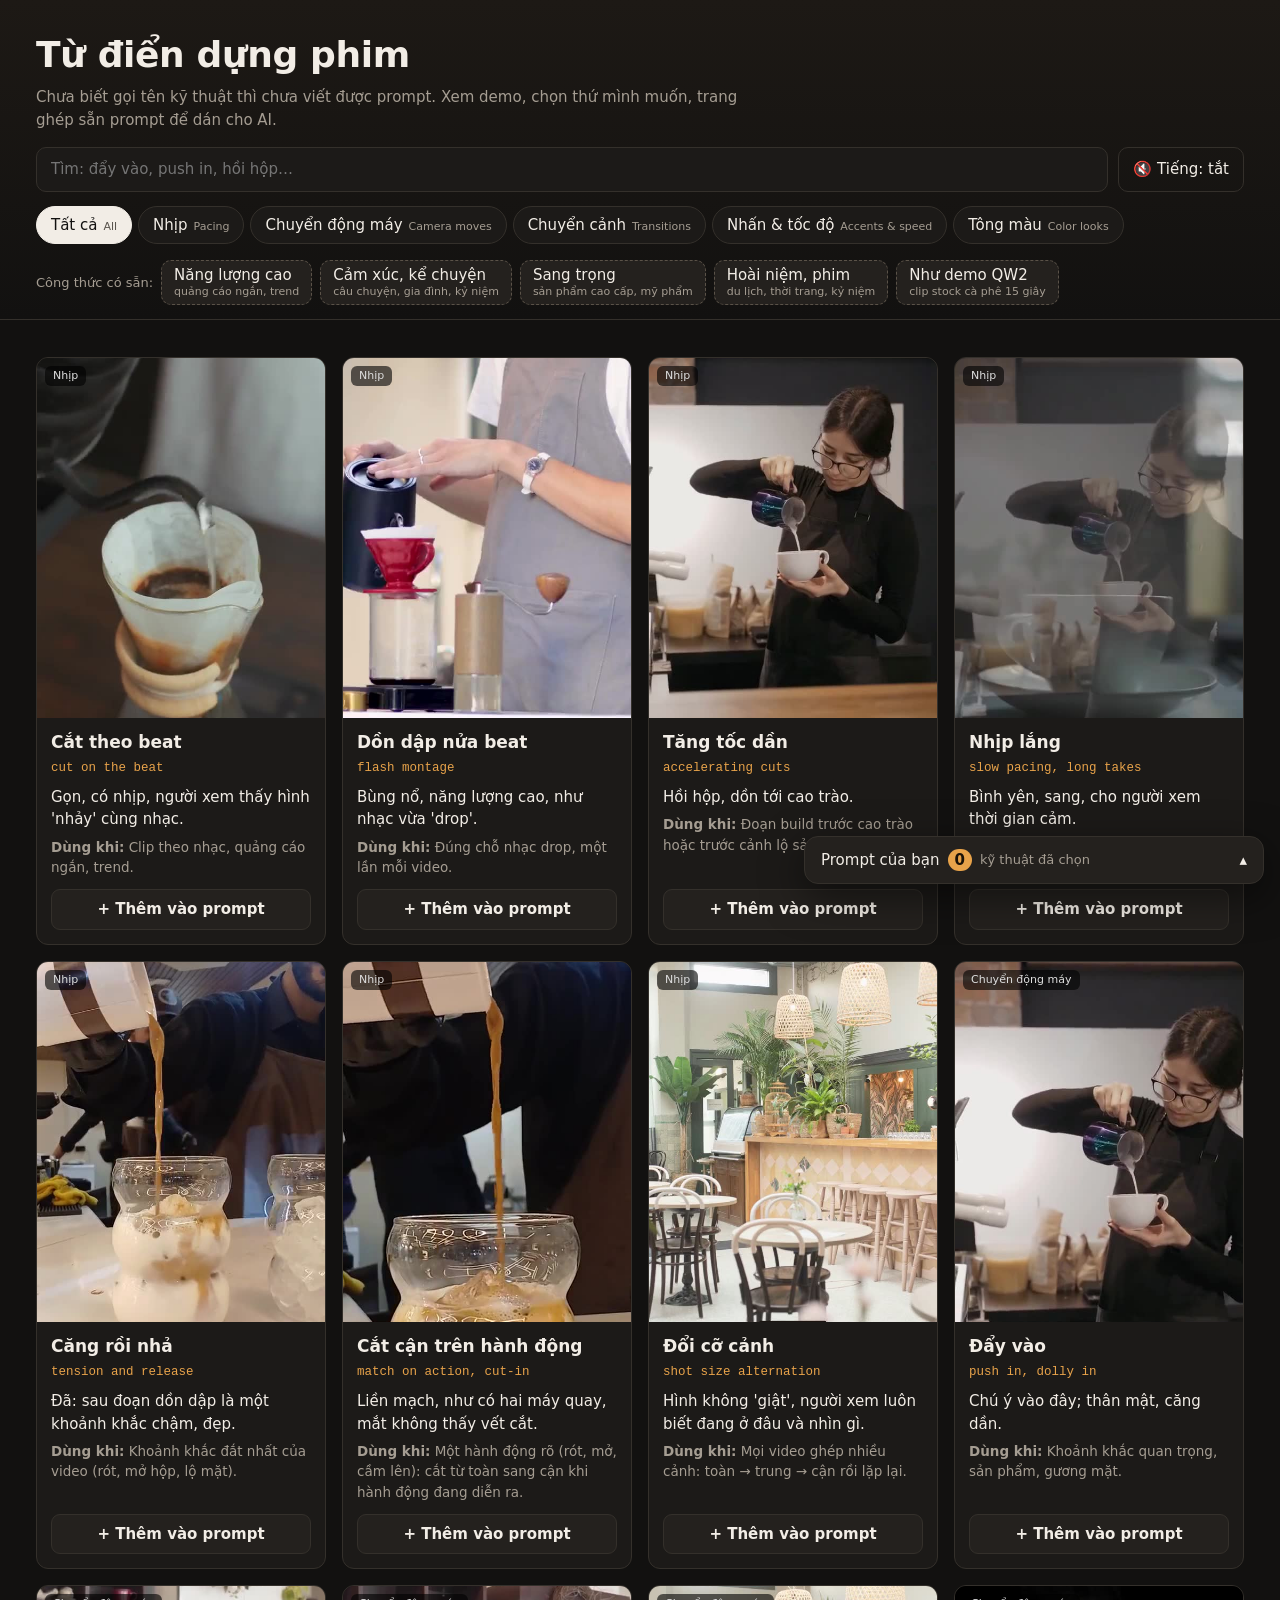
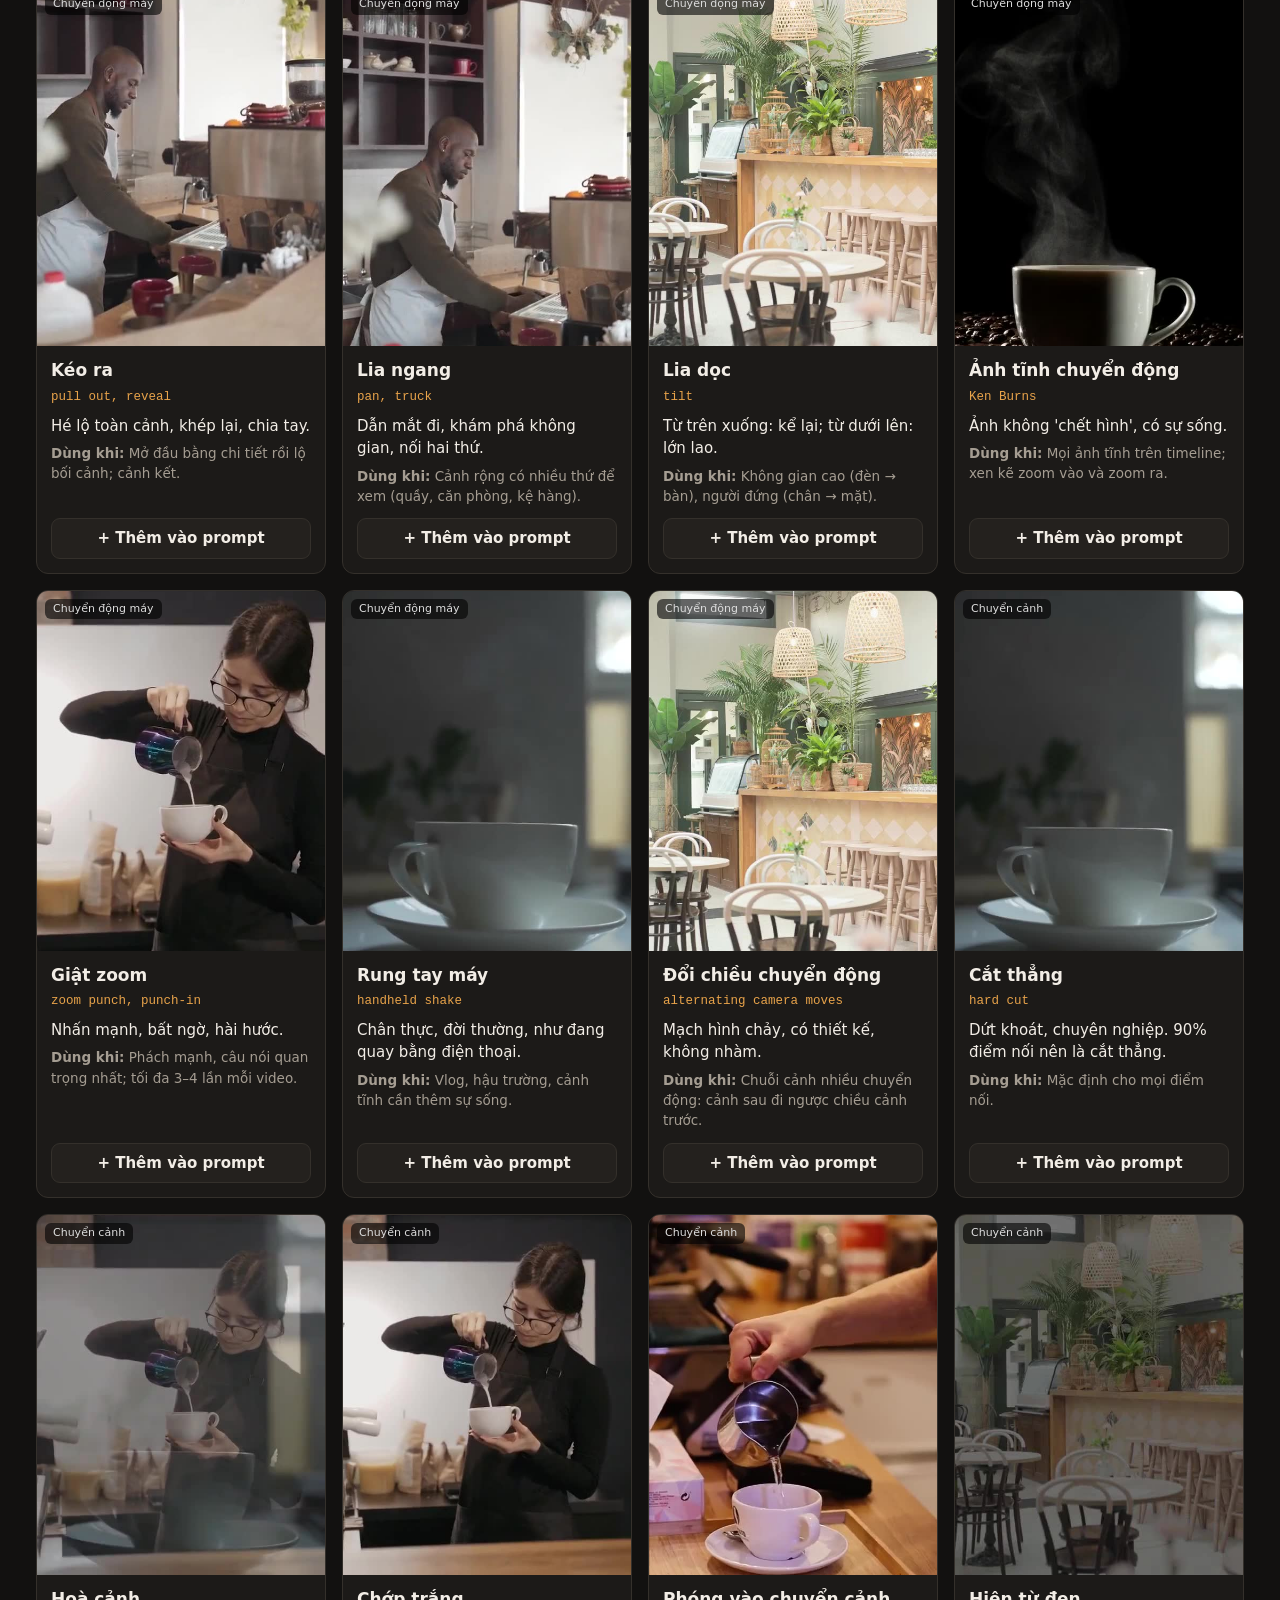
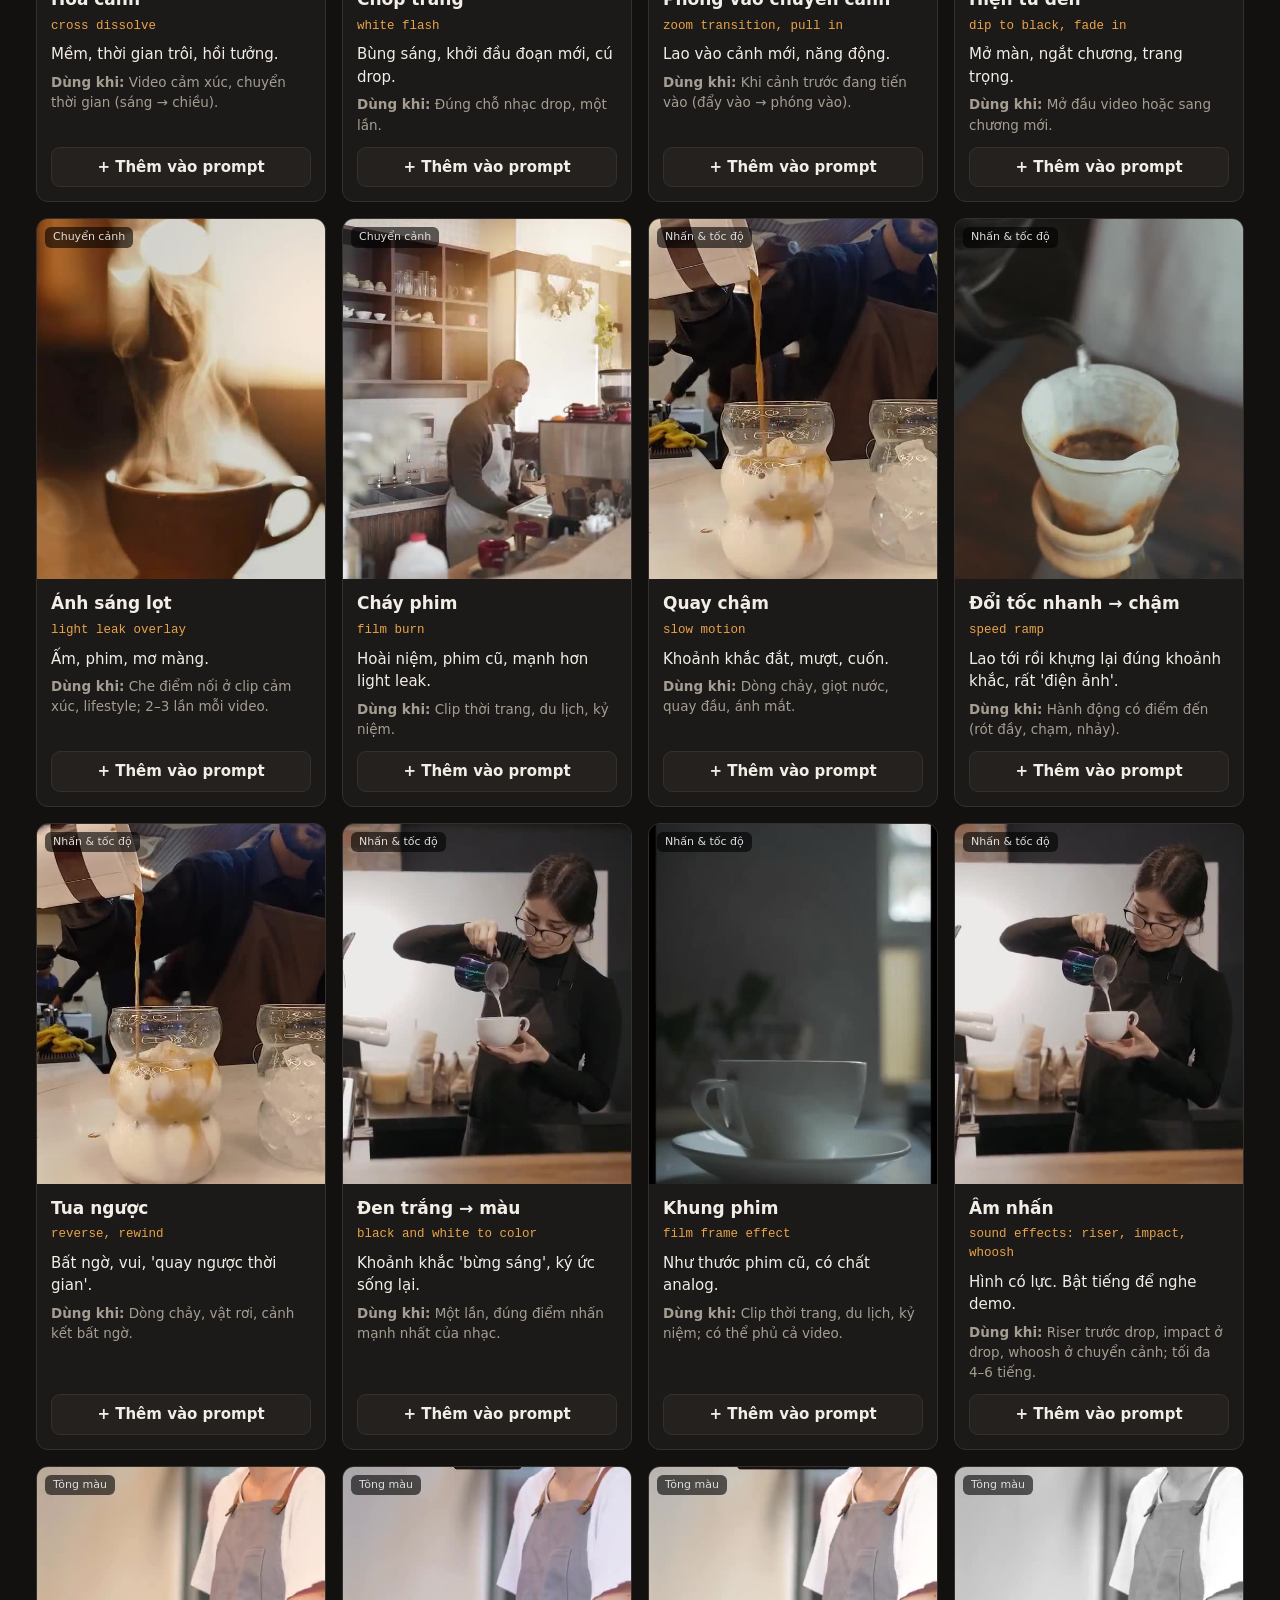
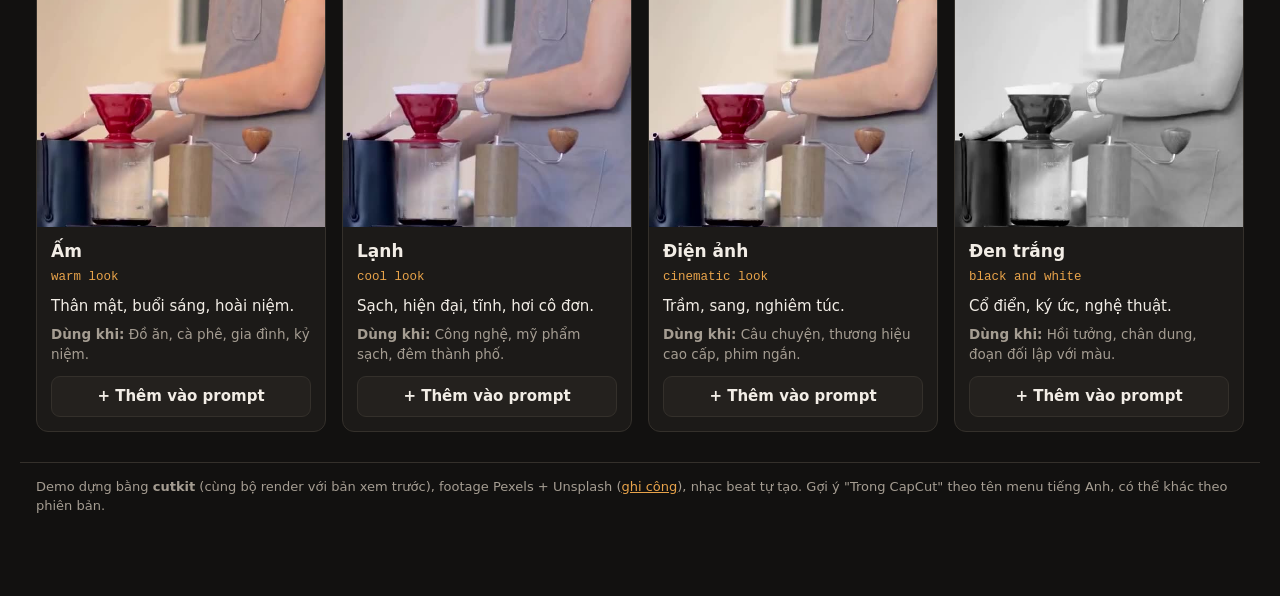
==== edit-gallery/index.html @ 119aa875 "Từ điển dựng phim: 32 kỹ thuật nhịp, chuyển động máy, chuyển cảnh, nhấn, tông màu, mỗi cái một demo " ====
<!doctype html>
<html lang="vi">
<head>
<meta charset="utf-8">
<meta name="viewport" content="width=device-width, initial-scale=1">
<title>Từ điển dựng phim</title>
<meta name="description" content="Các kiểu nhịp, chuyển động máy, chuyển cảnh, nhấn và tông màu, mỗi kiểu một demo và một dòng prompt để chọn.">
<link rel="stylesheet" href="style.css">
</head>
<body>
<header class="top">
  <div class="wrap">
    <h1 id="title">Từ điển dựng phim</h1>
    <p id="intro" class="intro"></p>
    <div class="bar">
      <input id="q" type="search" placeholder="Tìm: đẩy vào, push in, hồi hộp…" aria-label="Tìm kỹ thuật">
      <button id="sound" class="ghost" aria-pressed="false" title="Bật/tắt tiếng demo">🔇 Tiếng: tắt</button>
    </div>
    <nav id="groups" class="tabs" aria-label="Nhóm kỹ thuật"></nav>
    <div class="presets"><span class="lbl">Công thức có sẵn:</span><span id="presets"></span></div>
  </div>
</header>

<main class="wrap">
  <p id="lead" class="lead"></p>
  <section id="grid" class="grid" aria-live="polite"></section>
  <p id="empty" class="empty" hidden>Không có kỹ thuật nào khớp. Thử từ khác, tiếng Việt hoặc tiếng Anh.</p>
</main>

<aside id="tray" class="tray" aria-label="Prompt đã ghép">
  <button id="tray-toggle" class="tray-head" aria-expanded="false">
    <span>Prompt của bạn</span><b id="count">0</b><span class="hint">kỹ thuật đã chọn</span><span class="chev">▴</span>
  </button>
  <div class="tray-body">
    <label class="proj">Tên project <input id="proj" type="text" placeholder="qw2-stock"></label>
    <div id="chips" class="chips"></div>
    <textarea id="out" rows="10" spellcheck="false" aria-label="Prompt ghép sẵn"></textarea>
    <div class="row">
      <button id="copy" class="primary">Chép prompt</button>
      <button id="clear" class="ghost">Bỏ chọn hết</button>
      <span id="copied" class="ok" hidden>Đã chép ✓</span>
    </div>
    <p class="note">Dán vào Claude Code trong thư mục studio. Sửa tự do: thêm "ở giây nào", "cảnh nào" cho từng kỹ thuật.</p>
  </div>
</aside>

<footer class="wrap foot">
  Demo dựng bằng <b>cutkit</b> (cùng bộ render với bản xem trước), footage Pexels + Unsplash (<a href="CREDITS.md">ghi công</a>), nhạc beat tự tạo.
  Gợi ý "Trong CapCut" theo tên menu tiếng Anh, có thể khác theo phiên bản.
</footer>

<dialog id="dlg" aria-labelledby="d-name">
  <div class="d-media"><video id="d-video" playsinline controls loop preload="none"></video></div>
  <div class="d-body">
    <p class="kicker" id="d-group"></p>
    <h2 id="d-name"></h2>
    <p class="en" id="d-en"></p>
    <dl>
      <dt>Cảm giác</dt><dd id="d-feel"></dd>
      <dt>Dùng khi</dt><dd id="d-use"></dd>
      <dt>Tránh</dt><dd id="d-avoid"></dd>
      <dt>Trong CapCut</dt><dd id="d-capcut"></dd>
    </dl>
    <p class="plabel">Dòng prompt</p>
    <pre id="d-prompt"></pre>
    <div class="row">
      <button id="d-pick" class="primary"></button>
      <button id="d-copy" class="ghost">Chép dòng này</button>
      <button id="d-close" class="ghost">Đóng</button>
    </div>
  </div>
</dialog>

<script src="cards.js"></script>
<script src="app.js"></script>
</body>
</html>
---- edit-gallery/style.css ----
:root {
  --bg: #121110; --panel: #1c1a18; --panel2: #24211e; --line: #34302b; --text: #f2ede6; --mute: #a59d92;
  --accent: #e8a34a; --accent-ink: #1a1208; --ok: #7fd19b; --radius: 12px;
  color-scheme: dark;
}
* { box-sizing: border-box; }
[hidden] { display: none !important; }
body { margin: 0; background: var(--bg); color: var(--text); font: 15px/1.5 "Segoe UI", system-ui, -apple-system, Roboto, sans-serif; padding-bottom: 80px; }
a { color: var(--accent); }
button { font: inherit; color: inherit; cursor: pointer; }
.wrap { max-width: 1240px; margin: 0 auto; padding: 0 16px; }

.top { background: linear-gradient(180deg, #1d1915, var(--bg)); border-bottom: 1px solid var(--line); padding: 28px 0 14px; }
h1 { margin: 0 0 4px; font-size: clamp(26px, 4vw, 36px); letter-spacing: -0.01em; }
.intro { margin: 0 0 16px; color: var(--mute); max-width: 720px; }
.bar { display: flex; gap: 10px; flex-wrap: wrap; margin-bottom: 14px; }
#q { flex: 1 1 260px; min-width: 0; background: var(--panel); border: 1px solid var(--line); color: var(--text); border-radius: 10px; padding: 10px 14px; font: inherit; }
#q:focus { outline: 2px solid var(--accent); outline-offset: 1px; }
.ghost { background: transparent; border: 1px solid var(--line); border-radius: 10px; padding: 8px 14px; }
.ghost:hover { border-color: var(--mute); }
.primary { background: var(--accent); color: var(--accent-ink); border: 0; border-radius: 10px; padding: 9px 16px; font-weight: 700; }
.primary:hover { filter: brightness(1.08); }

.tabs { display: flex; gap: 6px; overflow-x: auto; padding-bottom: 6px; scrollbar-width: thin; }
.tabs button { flex: none; background: var(--panel); border: 1px solid var(--line); border-radius: 999px; padding: 7px 14px; display: flex; gap: 6px; align-items: baseline; }
.tabs button small { color: var(--mute); font-size: 11px; }
.tabs button[aria-current="true"] { background: var(--text); color: var(--bg); border-color: var(--text); }
.tabs button[aria-current="true"] small { color: #57524b; }
.presets { display: flex; gap: 8px; align-items: center; flex-wrap: wrap; margin-top: 10px; }
.presets .lbl { color: var(--mute); font-size: 13px; }
#presets { display: contents; }
.preset { background: var(--panel2); border: 1px dashed #5a5248; border-radius: 10px; padding: 5px 12px; display: flex; flex-direction: column; text-align: left; line-height: 1.25; }
.preset small { color: var(--mute); font-size: 11px; }
.preset:hover { border-color: var(--accent); }

.lead { color: var(--mute); margin: 18px 0 0; min-height: 1px; }
.grid { display: grid; grid-template-columns: repeat(auto-fill, minmax(230px, 1fr)); gap: 16px; margin: 18px 0 30px; }
.card { background: var(--panel); border: 1px solid var(--line); border-radius: var(--radius); overflow: hidden; display: flex; flex-direction: column; transition: border-color .15s, transform .15s; }
.card:hover { border-color: #5a5248; }
.card.on { border-color: var(--accent); box-shadow: 0 0 0 1px var(--accent) inset; }
.media { position: relative; display: block; width: 100%; padding: 0; border: 0; background: #000; aspect-ratio: 9 / 16; max-height: 360px; }
.media video { width: 100%; height: 100%; object-fit: cover; display: block; }
.media .tag { position: absolute; left: 8px; top: 8px; background: rgba(0,0,0,.6); border-radius: 6px; padding: 2px 8px; font-size: 11px; color: #ddd; }
.body { padding: 12px 14px 14px; display: flex; flex-direction: column; gap: 4px; flex: 1; }
.body h3 { margin: 0; font-size: 17px; }
.en { margin: 0; color: var(--accent); font-size: 12.5px; font-family: ui-monospace, Consolas, monospace; }
.feel { margin: 4px 0 0; }
.use { margin: 2px 0 8px; color: var(--mute); font-size: 13.5px; }
.pick { margin-top: auto; background: var(--panel2); border: 1px solid var(--line); border-radius: 9px; padding: 8px; font-weight: 600; }
.pick:hover { border-color: var(--accent); }
.card.on .pick { background: var(--accent); color: var(--accent-ink); border-color: var(--accent); }
.empty { color: var(--mute); text-align: center; padding: 40px 0; }

.tray { position: fixed; right: 16px; bottom: 16px; width: min(460px, calc(100vw - 32px)); background: var(--panel2); border: 1px solid var(--line); border-radius: 14px; box-shadow: 0 12px 40px rgba(0,0,0,.5); z-index: 5; }
.tray.has { border-color: var(--accent); }
.tray-head { width: 100%; display: flex; gap: 8px; align-items: center; background: none; border: 0; padding: 12px 16px; text-align: left; }
.tray-head b { background: var(--accent); color: var(--accent-ink); border-radius: 999px; min-width: 24px; text-align: center; padding: 0 7px; }
.tray-head .hint { color: var(--mute); font-size: 13px; flex: 1; }
.tray-head .chev { transition: transform .2s; }
.tray.open .chev { transform: rotate(180deg); }
.tray-body { display: none; padding: 0 16px 14px; }
.tray.open .tray-body { display: block; }
.proj { display: flex; gap: 8px; align-items: center; color: var(--mute); font-size: 13px; margin-bottom: 8px; }
.proj input { flex: 1; min-width: 0; background: var(--panel); border: 1px solid var(--line); color: var(--text); border-radius: 8px; padding: 6px 10px; font: inherit; }
.chips { display: flex; flex-wrap: wrap; gap: 6px; margin-bottom: 8px; }
.chip { background: var(--panel); border: 1px solid var(--line); border-radius: 999px; padding: 2px 10px; font-size: 12.5px; }
.chip:hover { border-color: #c96; }
#out { width: 100%; background: #0f0e0d; color: var(--text); border: 1px solid var(--line); border-radius: 10px; padding: 10px; font: 12.5px/1.5 ui-monospace, Consolas, monospace; resize: vertical; max-height: 45vh; }
.row { display: flex; gap: 8px; align-items: center; margin-top: 10px; flex-wrap: wrap; }
.ok { color: var(--ok); font-size: 13px; }
.note { color: var(--mute); font-size: 12.5px; margin: 8px 0 0; }

.foot { color: var(--mute); font-size: 13px; border-top: 1px solid var(--line); padding-top: 14px; }

dialog { border: 1px solid var(--line); border-radius: 16px; background: var(--panel); color: var(--text); padding: 0; width: min(860px, calc(100vw - 32px)); max-height: calc(100vh - 32px); }
dialog::backdrop { background: rgba(0,0,0,.7); }
dialog[open] { display: grid; grid-template-columns: minmax(200px, 300px) 1fr; }
.d-media { background: #000; }
.d-media video { width: 100%; height: 100%; max-height: calc(100vh - 32px); object-fit: contain; display: block; }
.d-body { padding: 20px 22px; overflow: auto; }
.kicker { margin: 0; color: var(--mute); font-size: 12px; text-transform: uppercase; letter-spacing: .08em; }
.d-body h2 { margin: 4px 0 2px; }
dl { display: grid; grid-template-columns: auto 1fr; gap: 6px 14px; margin: 14px 0; }
dt { color: var(--mute); font-size: 13px; }
dd { margin: 0; }
.plabel { margin: 0 0 4px; color: var(--mute); font-size: 13px; }
pre { white-space: pre-wrap; background: #0f0e0d; border: 1px solid var(--line); border-radius: 10px; padding: 10px 12px; margin: 0; font: 13px/1.5 ui-monospace, Consolas, monospace; }

@media (max-width: 640px) {
  dialog[open] { grid-template-columns: 1fr; }
  .d-media video { max-height: 50vh; }
  .grid { grid-template-columns: repeat(2, minmax(0, 1fr)); gap: 10px; }
  .body { padding: 10px; }
  .use { display: none; }
  .tray { right: 8px; left: 8px; bottom: 8px; width: auto; }
}
@media (prefers-reduced-motion: reduce) { .card, .tray-head .chev { transition: none; } }
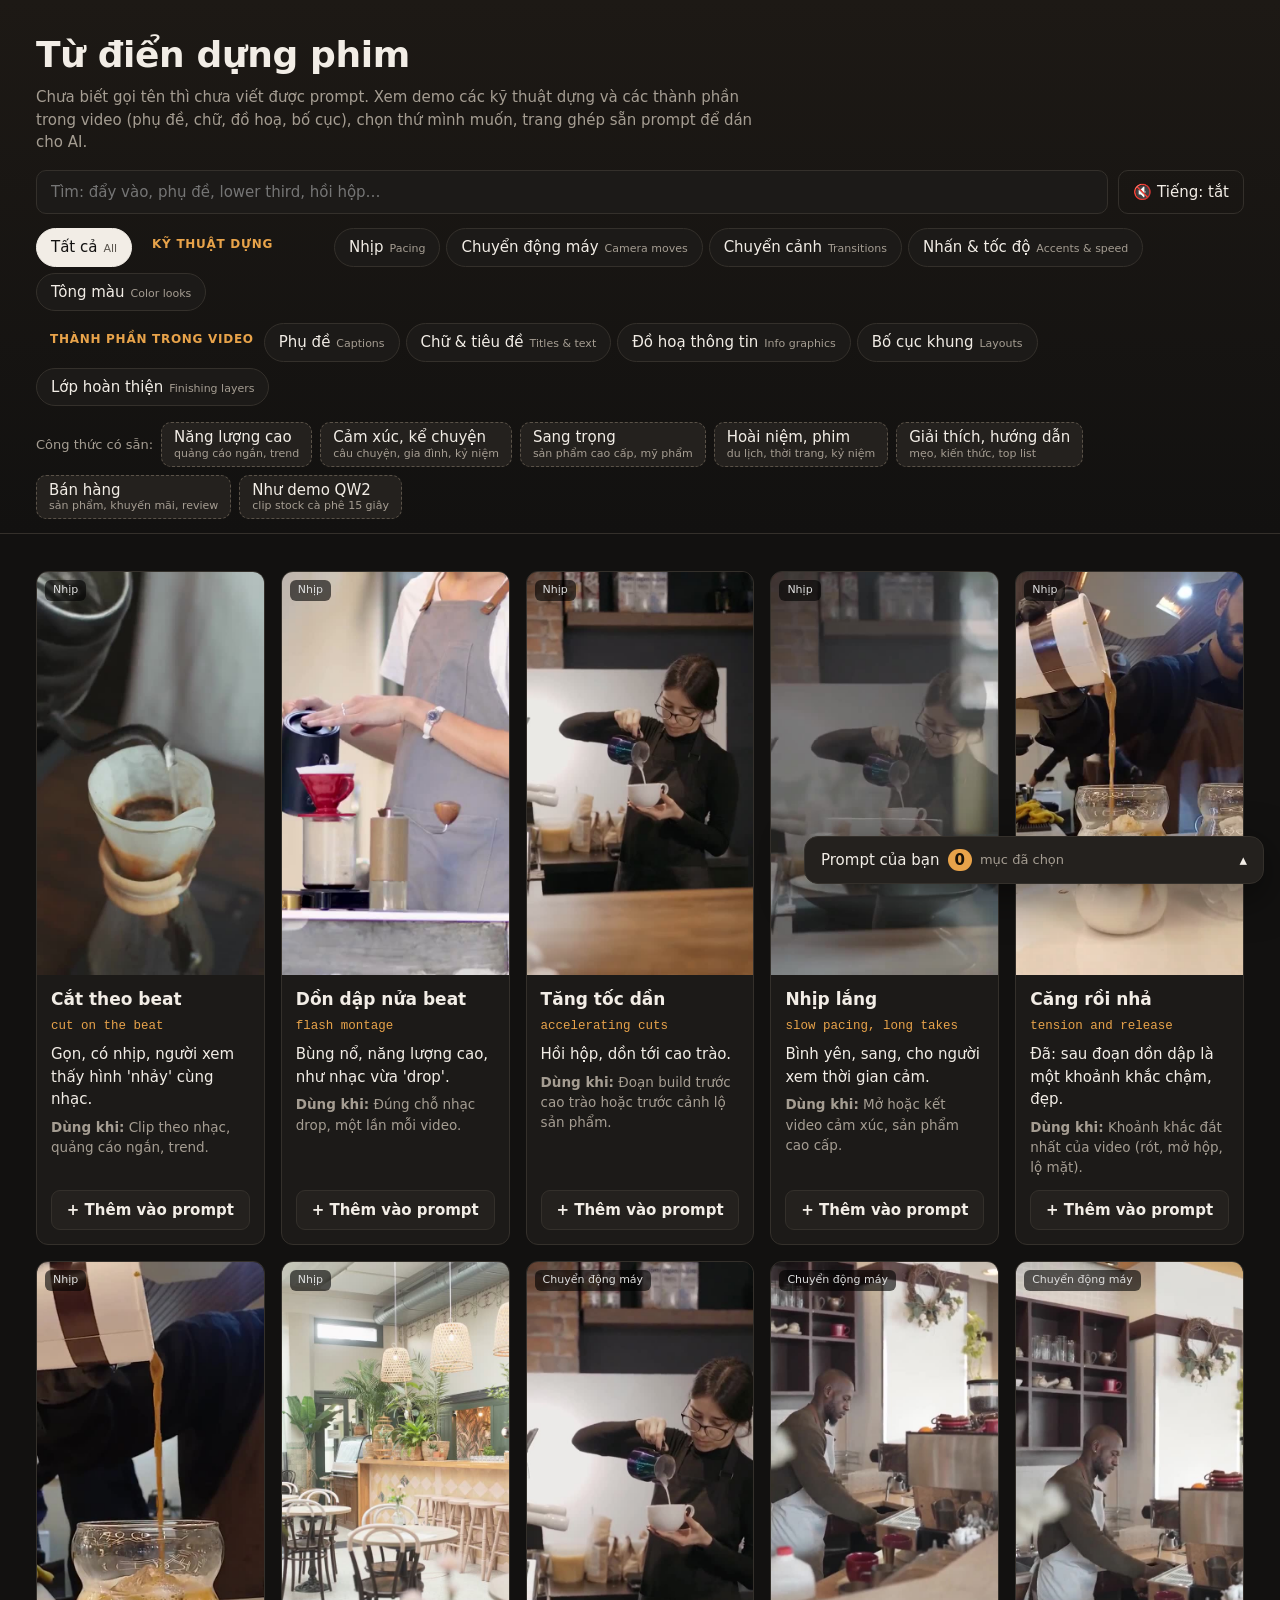
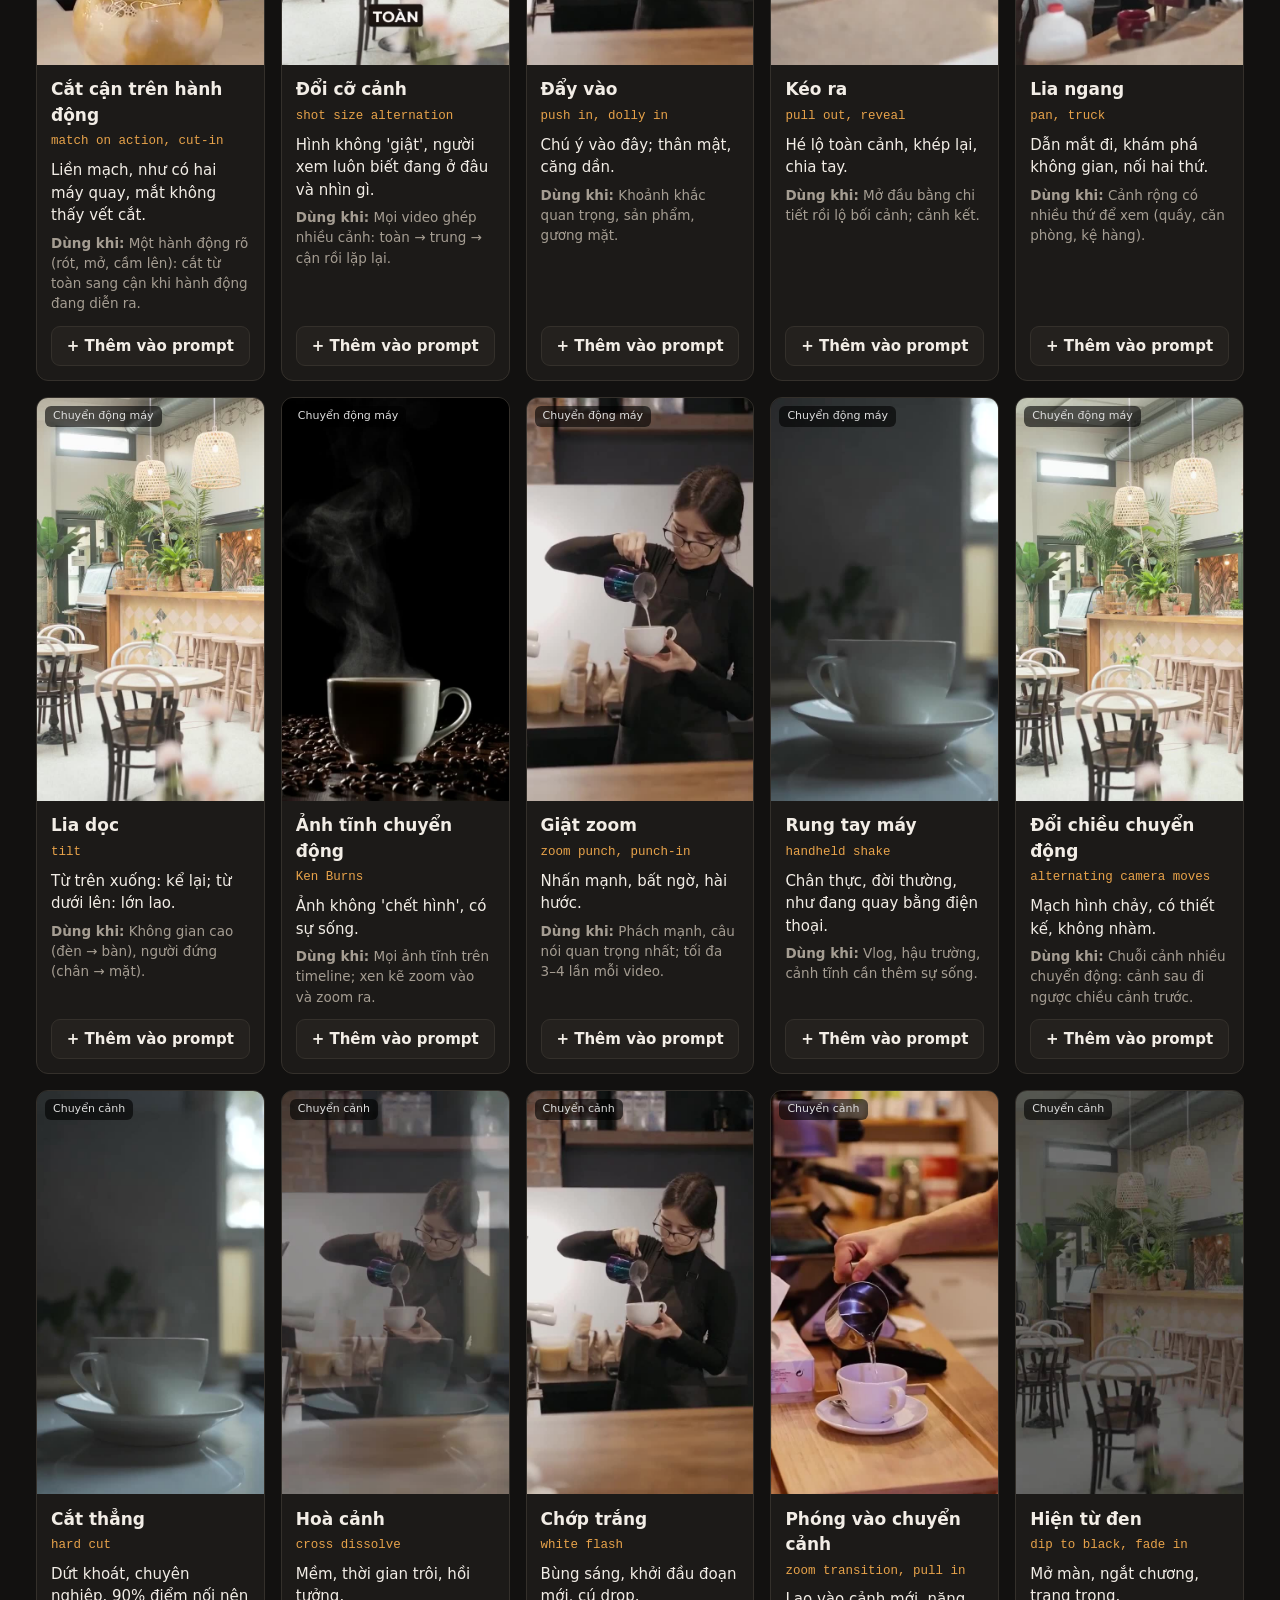
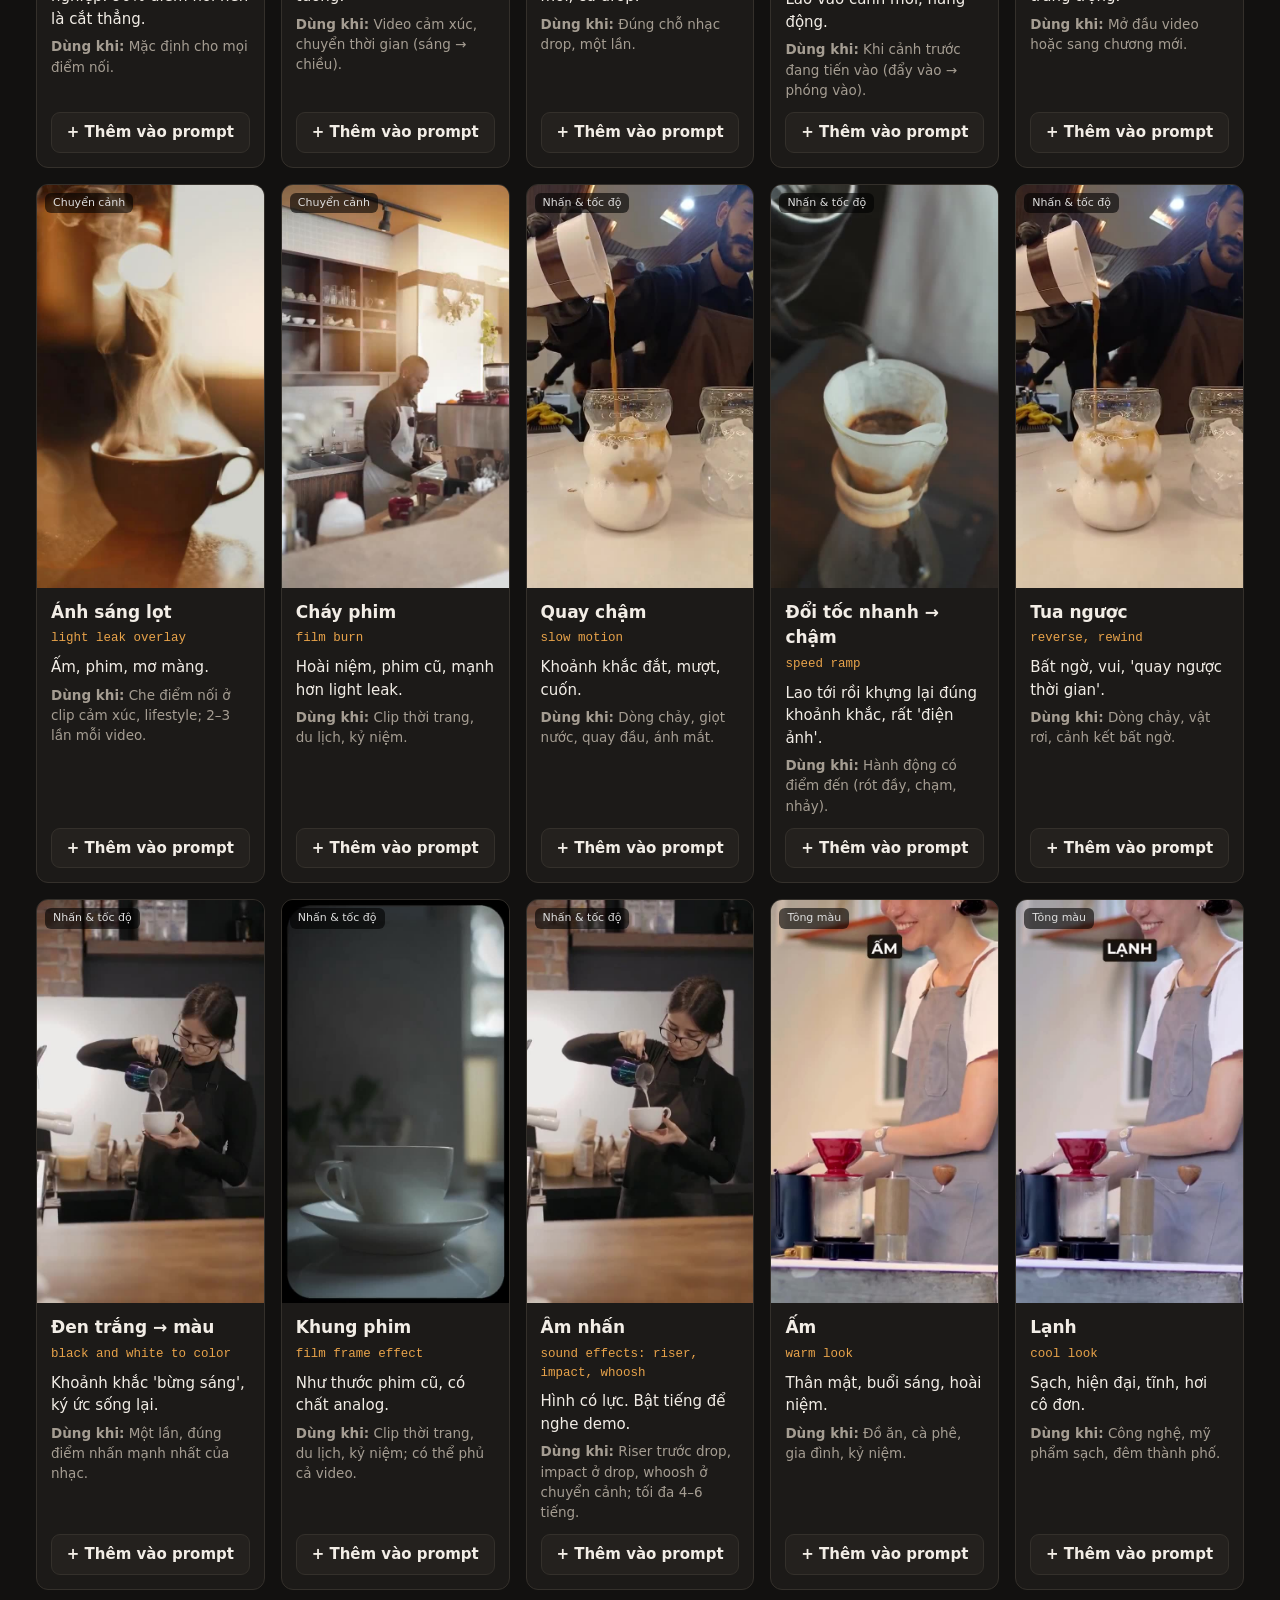
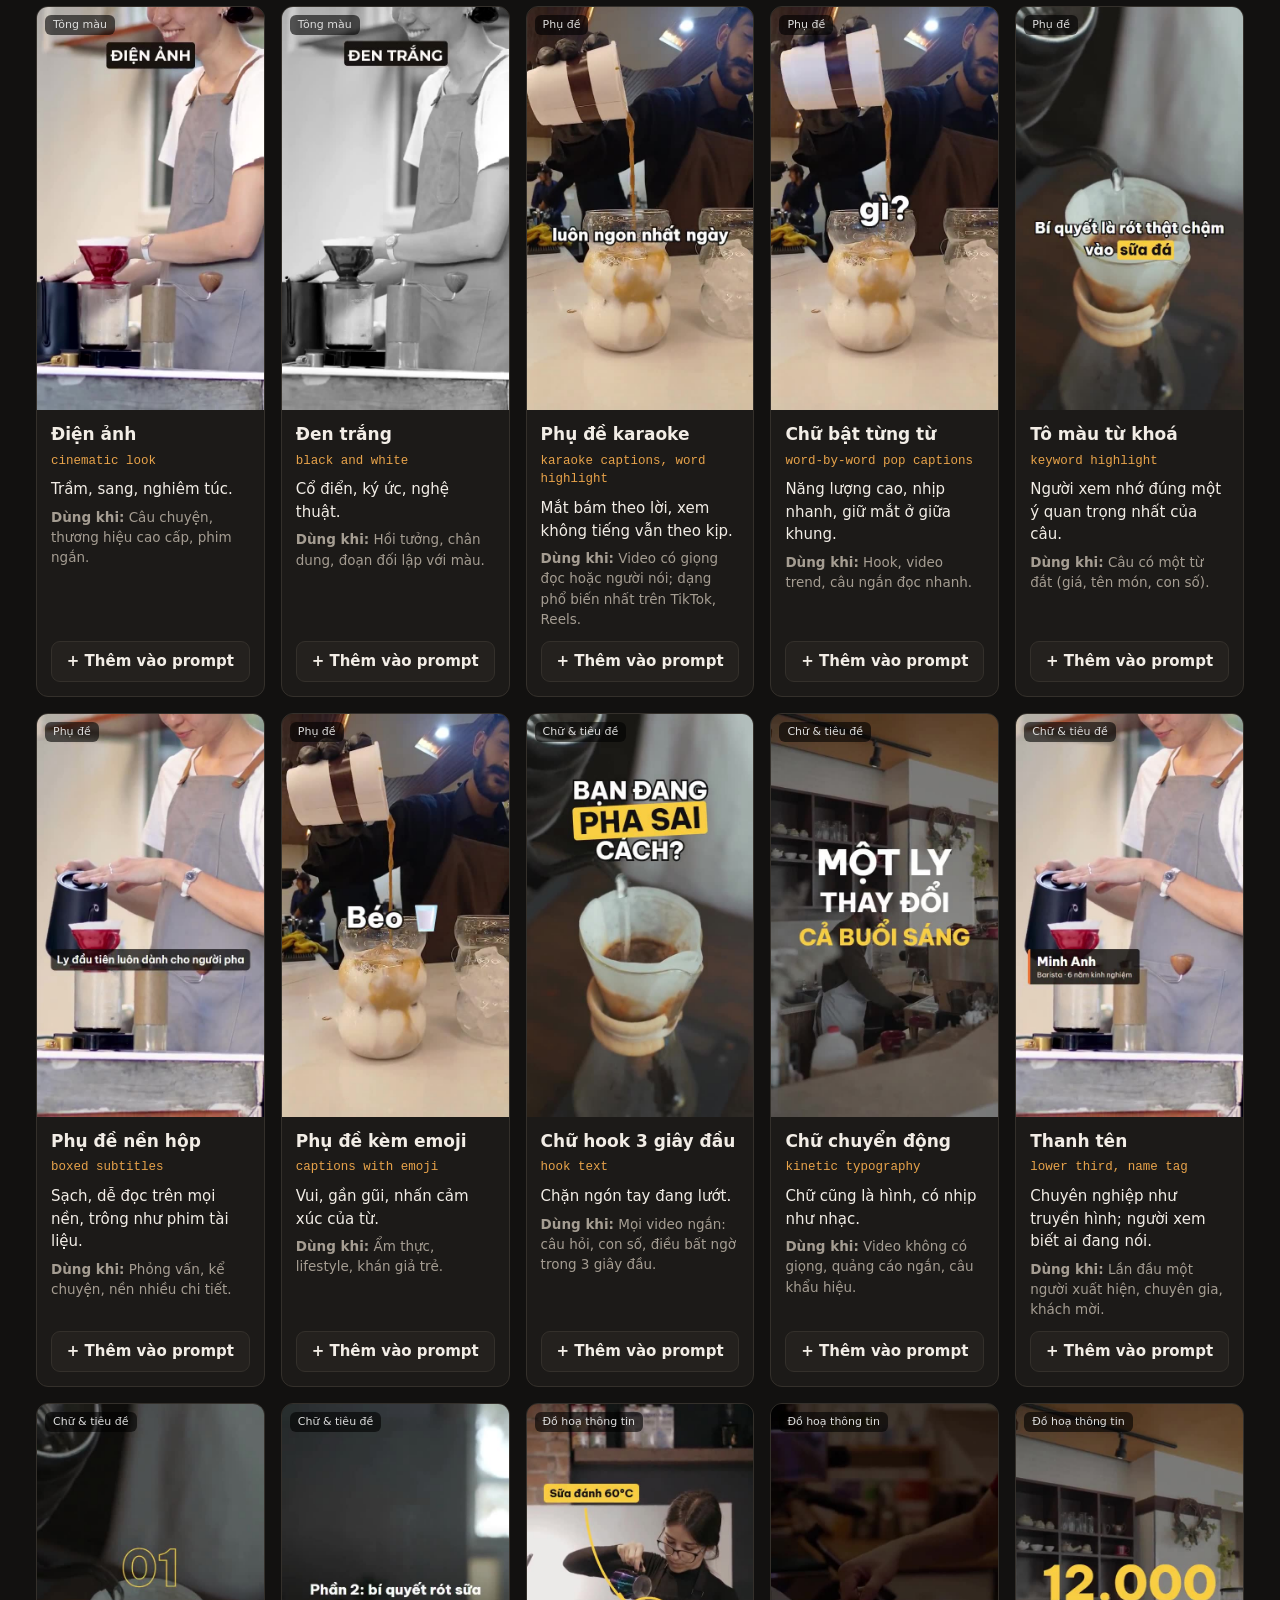
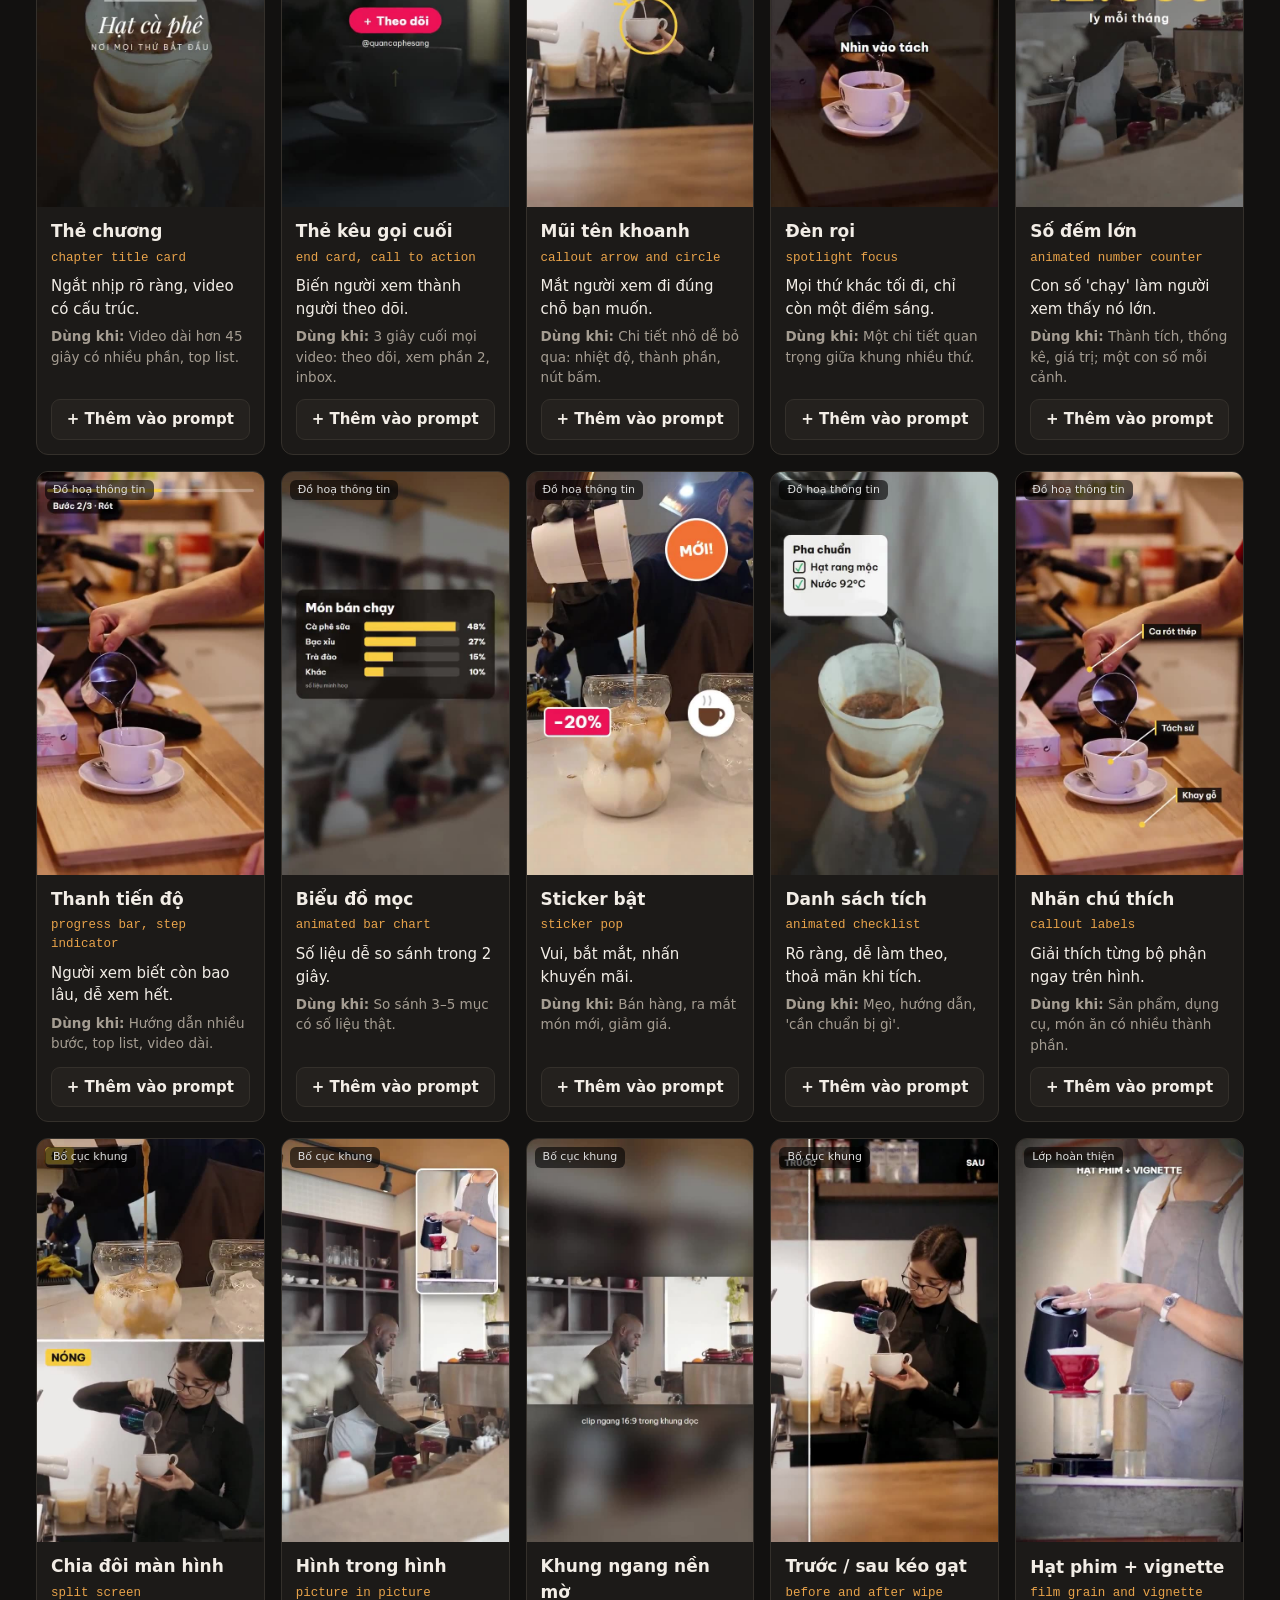
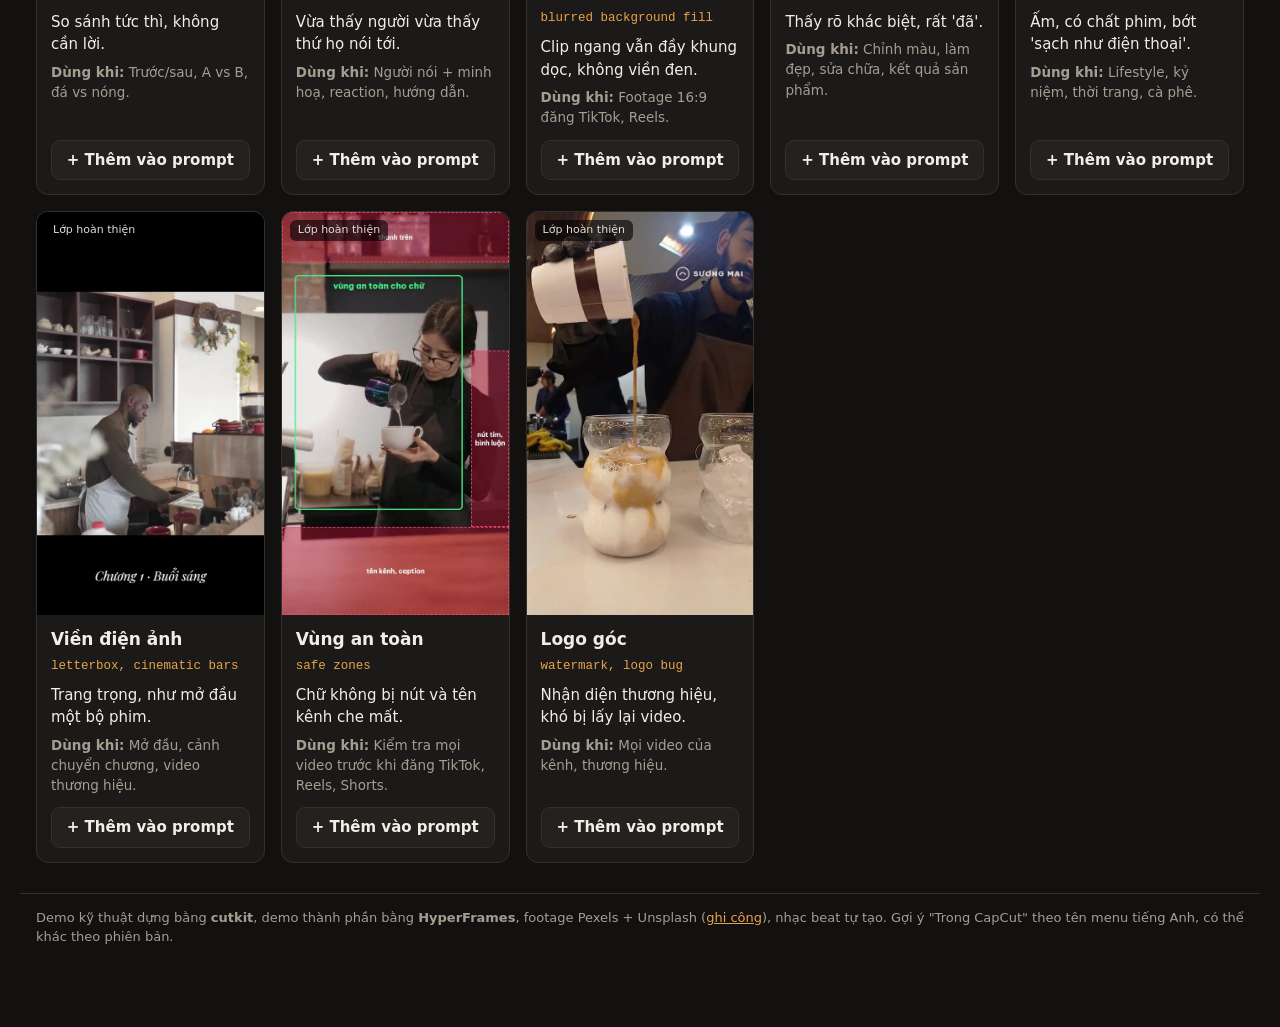
==== commit 099c8003: "Từ điển dựng phim: thêm 26 thành phần trong video (phụ đề, chữ, đồ hoạ thông tin, bố cục, lớp hoàn t" ====
--- a/edit-gallery/index.html
+++ b/edit-gallery/index.html
@@ -4,7 +4,7 @@
 <meta charset="utf-8">
 <meta name="viewport" content="width=device-width, initial-scale=1">
 <title>Từ điển dựng phim</title>
-<meta name="description" content="Các kiểu nhịp, chuyển động máy, chuyển cảnh, nhấn và tông màu, mỗi kiểu một demo và một dòng prompt để chọn.">
+<meta name="description" content="Kỹ thuật dựng (nhịp, chuyển động máy, chuyển cảnh, nhấn, tông màu) và thành phần trong video (phụ đề, chữ, đồ hoạ, bố cục, lớp hoàn thiện), mỗi thứ một demo và một dòng prompt để chọn.">
 <link rel="stylesheet" href="style.css">
 </head>
 <body>
@@ -13,7 +13,7 @@
     <h1 id="title">Từ điển dựng phim</h1>
     <p id="intro" class="intro"></p>
     <div class="bar">
-      <input id="q" type="search" placeholder="Tìm: đẩy vào, push in, hồi hộp…" aria-label="Tìm kỹ thuật">
+      <input id="q" type="search" placeholder="Tìm: đẩy vào, phụ đề, lower third, hồi hộp…" aria-label="Tìm kỹ thuật hoặc thành phần">
       <button id="sound" class="ghost" aria-pressed="false" title="Bật/tắt tiếng demo">🔇 Tiếng: tắt</button>
     </div>
     <nav id="groups" class="tabs" aria-label="Nhóm kỹ thuật"></nav>
@@ -29,7 +29,7 @@
 
 <aside id="tray" class="tray" aria-label="Prompt đã ghép">
   <button id="tray-toggle" class="tray-head" aria-expanded="false">
-    <span>Prompt của bạn</span><b id="count">0</b><span class="hint">kỹ thuật đã chọn</span><span class="chev">▴</span>
+    <span>Prompt của bạn</span><b id="count">0</b><span class="hint">mục đã chọn</span><span class="chev">▴</span>
   </button>
   <div class="tray-body">
     <label class="proj">Tên project <input id="proj" type="text" placeholder="qw2-stock"></label>
@@ -45,7 +45,7 @@
 </aside>
 
 <footer class="wrap foot">
-  Demo dựng bằng <b>cutkit</b> (cùng bộ render với bản xem trước), footage Pexels + Unsplash (<a href="CREDITS.md">ghi công</a>), nhạc beat tự tạo.
+  Demo kỹ thuật dựng bằng <b>cutkit</b>, demo thành phần bằng <b>HyperFrames</b>, footage Pexels + Unsplash (<a href="CREDITS.md">ghi công</a>), nhạc beat tự tạo.
   Gợi ý "Trong CapCut" theo tên menu tiếng Anh, có thể khác theo phiên bản.
 </footer>
 
--- a/edit-gallery/style.css
+++ b/edit-gallery/style.css
@@ -21,11 +21,14 @@
 .primary { background: var(--accent); color: var(--accent-ink); border: 0; border-radius: 10px; padding: 9px 16px; font-weight: 700; }
 .primary:hover { filter: brightness(1.08); }
 
-.tabs { display: flex; gap: 6px; overflow-x: auto; padding-bottom: 6px; scrollbar-width: thin; }
+.tabs { display: flex; flex-wrap: wrap; gap: 6px; padding-bottom: 6px; }
+.tabs .br { flex-basis: 100%; height: 0; }
 .tabs button { flex: none; background: var(--panel); border: 1px solid var(--line); border-radius: 999px; padding: 7px 14px; display: flex; gap: 6px; align-items: baseline; }
 .tabs button small { color: var(--mute); font-size: 11px; }
 .tabs button[aria-current="true"] { background: var(--text); color: var(--bg); border-color: var(--text); }
 .tabs button[aria-current="true"] small { color: #57524b; }
+.tabs button.sec { background: transparent; border: 0; border-radius: 0; min-width: 190px; text-align: left; padding: 7px 4px 7px 14px; color: var(--accent); font-size: 12px; font-weight: 700; text-transform: uppercase; letter-spacing: .06em; }
+.tabs button.sec[aria-current="true"] { background: transparent; color: var(--text); text-decoration: underline; }
 .presets { display: flex; gap: 8px; align-items: center; flex-wrap: wrap; margin-top: 10px; }
 .presets .lbl { color: var(--mute); font-size: 13px; }
 #presets { display: contents; }
@@ -34,11 +37,11 @@
 .preset:hover { border-color: var(--accent); }
 
 .lead { color: var(--mute); margin: 18px 0 0; min-height: 1px; }
-.grid { display: grid; grid-template-columns: repeat(auto-fill, minmax(230px, 1fr)); gap: 16px; margin: 18px 0 30px; }
+.grid { display: grid; grid-template-columns: repeat(auto-fill, minmax(200px, 1fr)); gap: 16px; margin: 18px 0 30px; }
 .card { background: var(--panel); border: 1px solid var(--line); border-radius: var(--radius); overflow: hidden; display: flex; flex-direction: column; transition: border-color .15s, transform .15s; }
 .card:hover { border-color: #5a5248; }
 .card.on { border-color: var(--accent); box-shadow: 0 0 0 1px var(--accent) inset; }
-.media { position: relative; display: block; width: 100%; padding: 0; border: 0; background: #000; aspect-ratio: 9 / 16; max-height: 360px; }
+.media { position: relative; display: block; width: 100%; padding: 0; border: 0; background: #000; aspect-ratio: 9 / 16; }
 .media video { width: 100%; height: 100%; object-fit: cover; display: block; }
 .media .tag { position: absolute; left: 8px; top: 8px; background: rgba(0,0,0,.6); border-radius: 6px; padding: 2px 8px; font-size: 11px; color: #ddd; }
 .body { padding: 12px 14px 14px; display: flex; flex-direction: column; gap: 4px; flex: 1; }
@@ -93,5 +96,6 @@
   .body { padding: 10px; }
   .use { display: none; }
   .tray { right: 8px; left: 8px; bottom: 8px; width: auto; }
+  .tabs button.sec { min-width: 100%; padding-left: 2px; }
 }
 @media (prefers-reduced-motion: reduce) { .card, .tray-head .chev { transition: none; } }
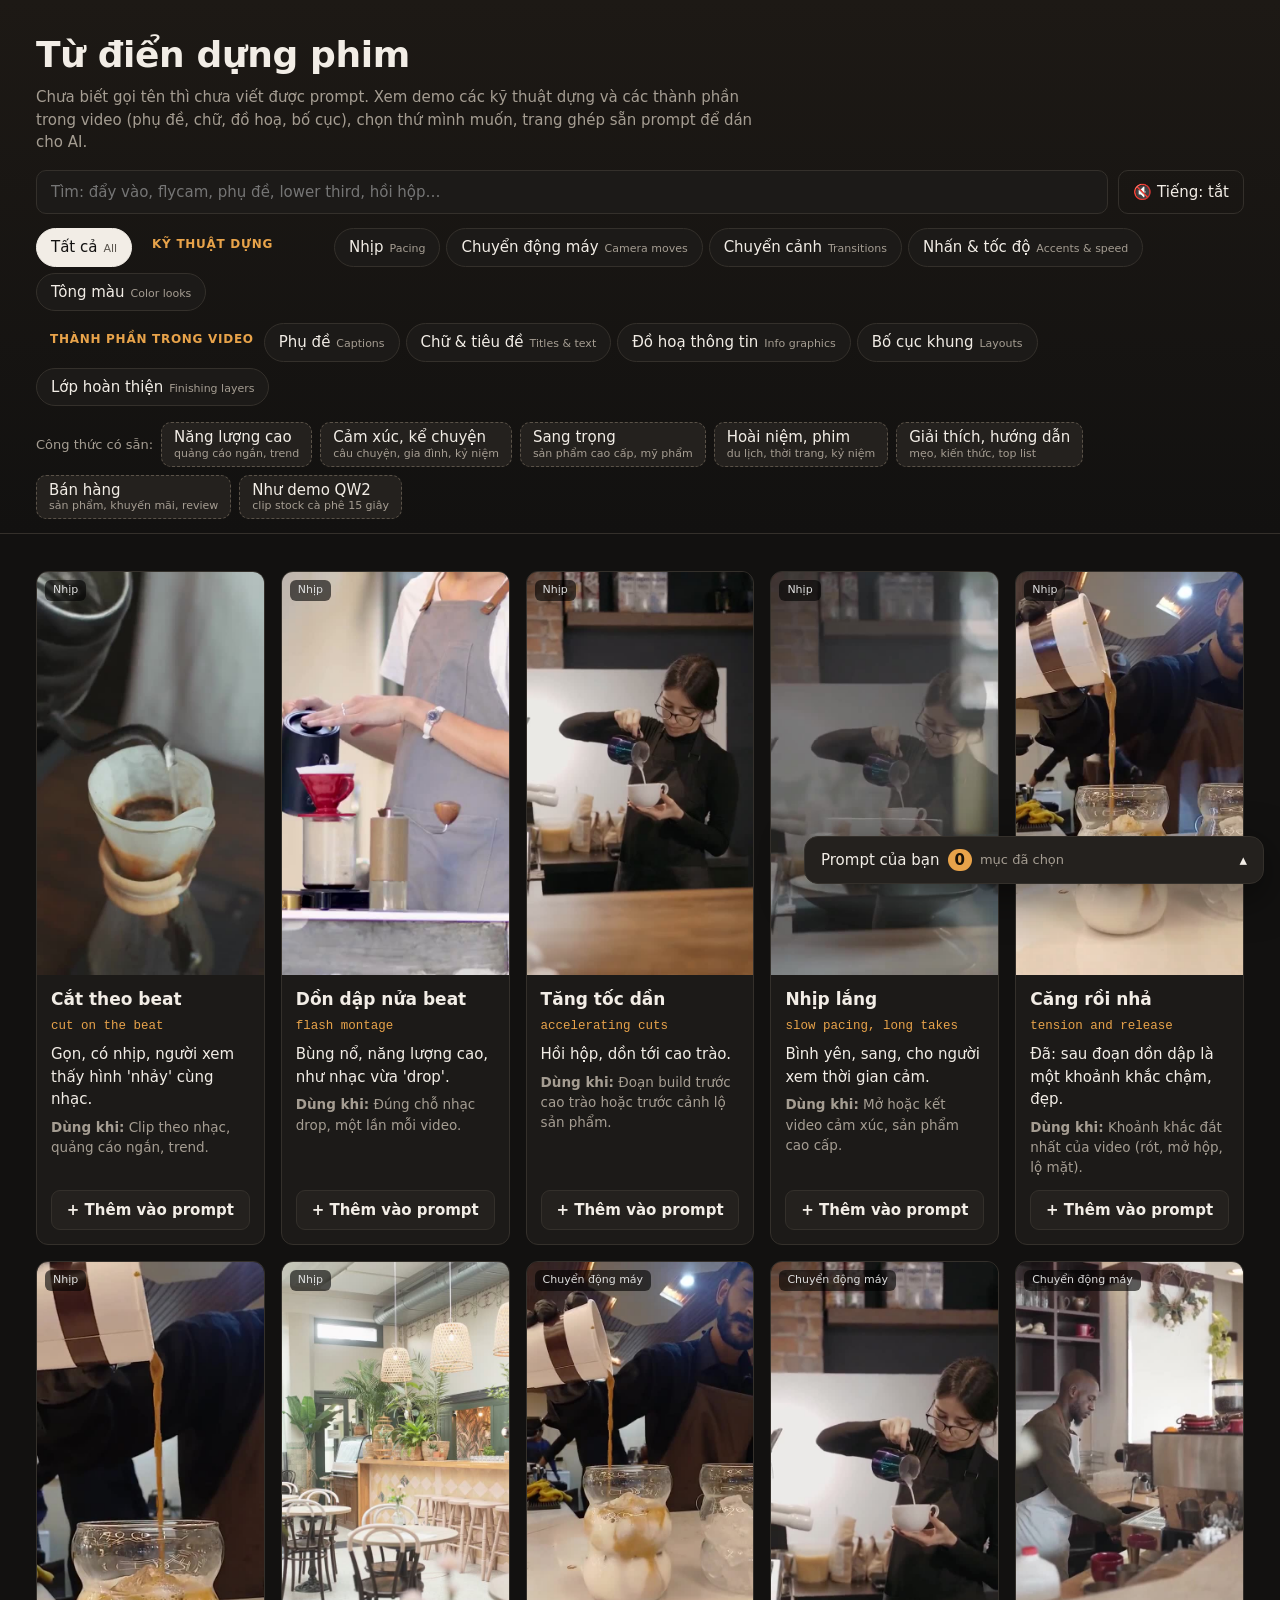
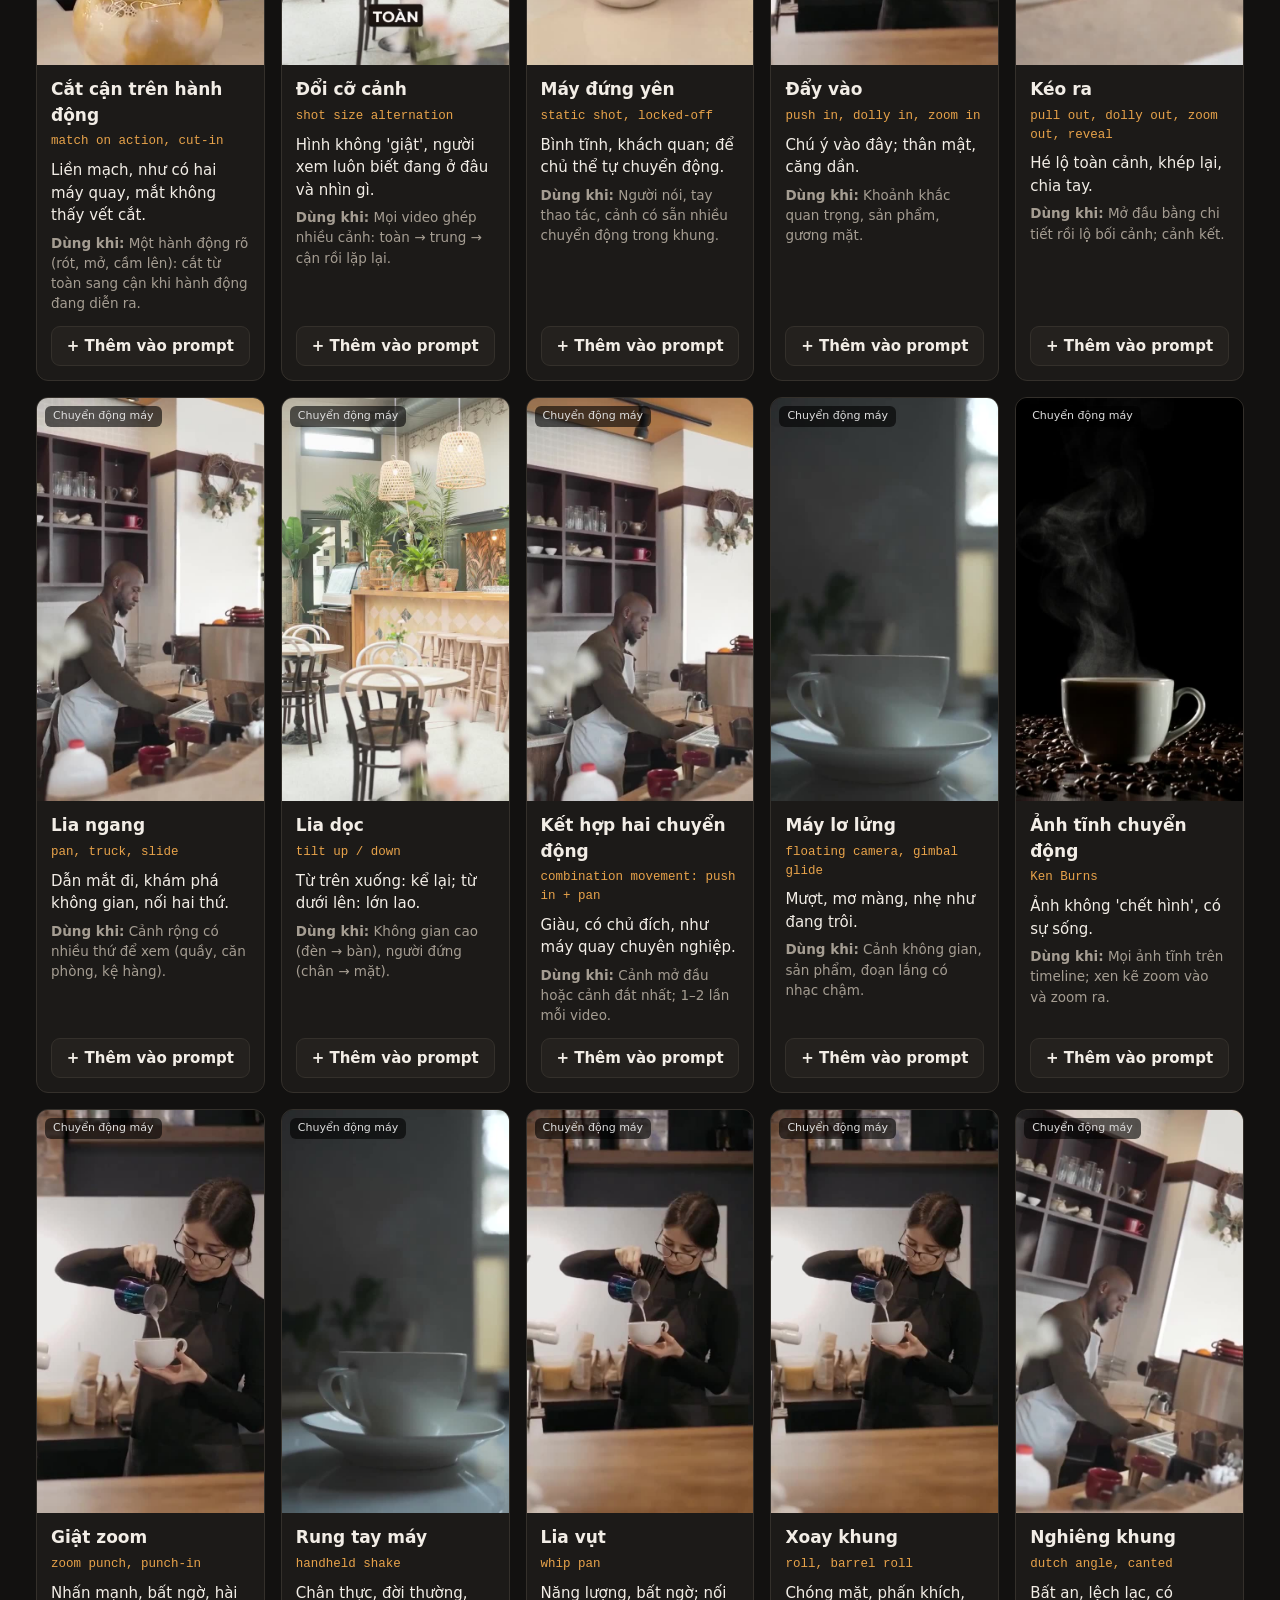
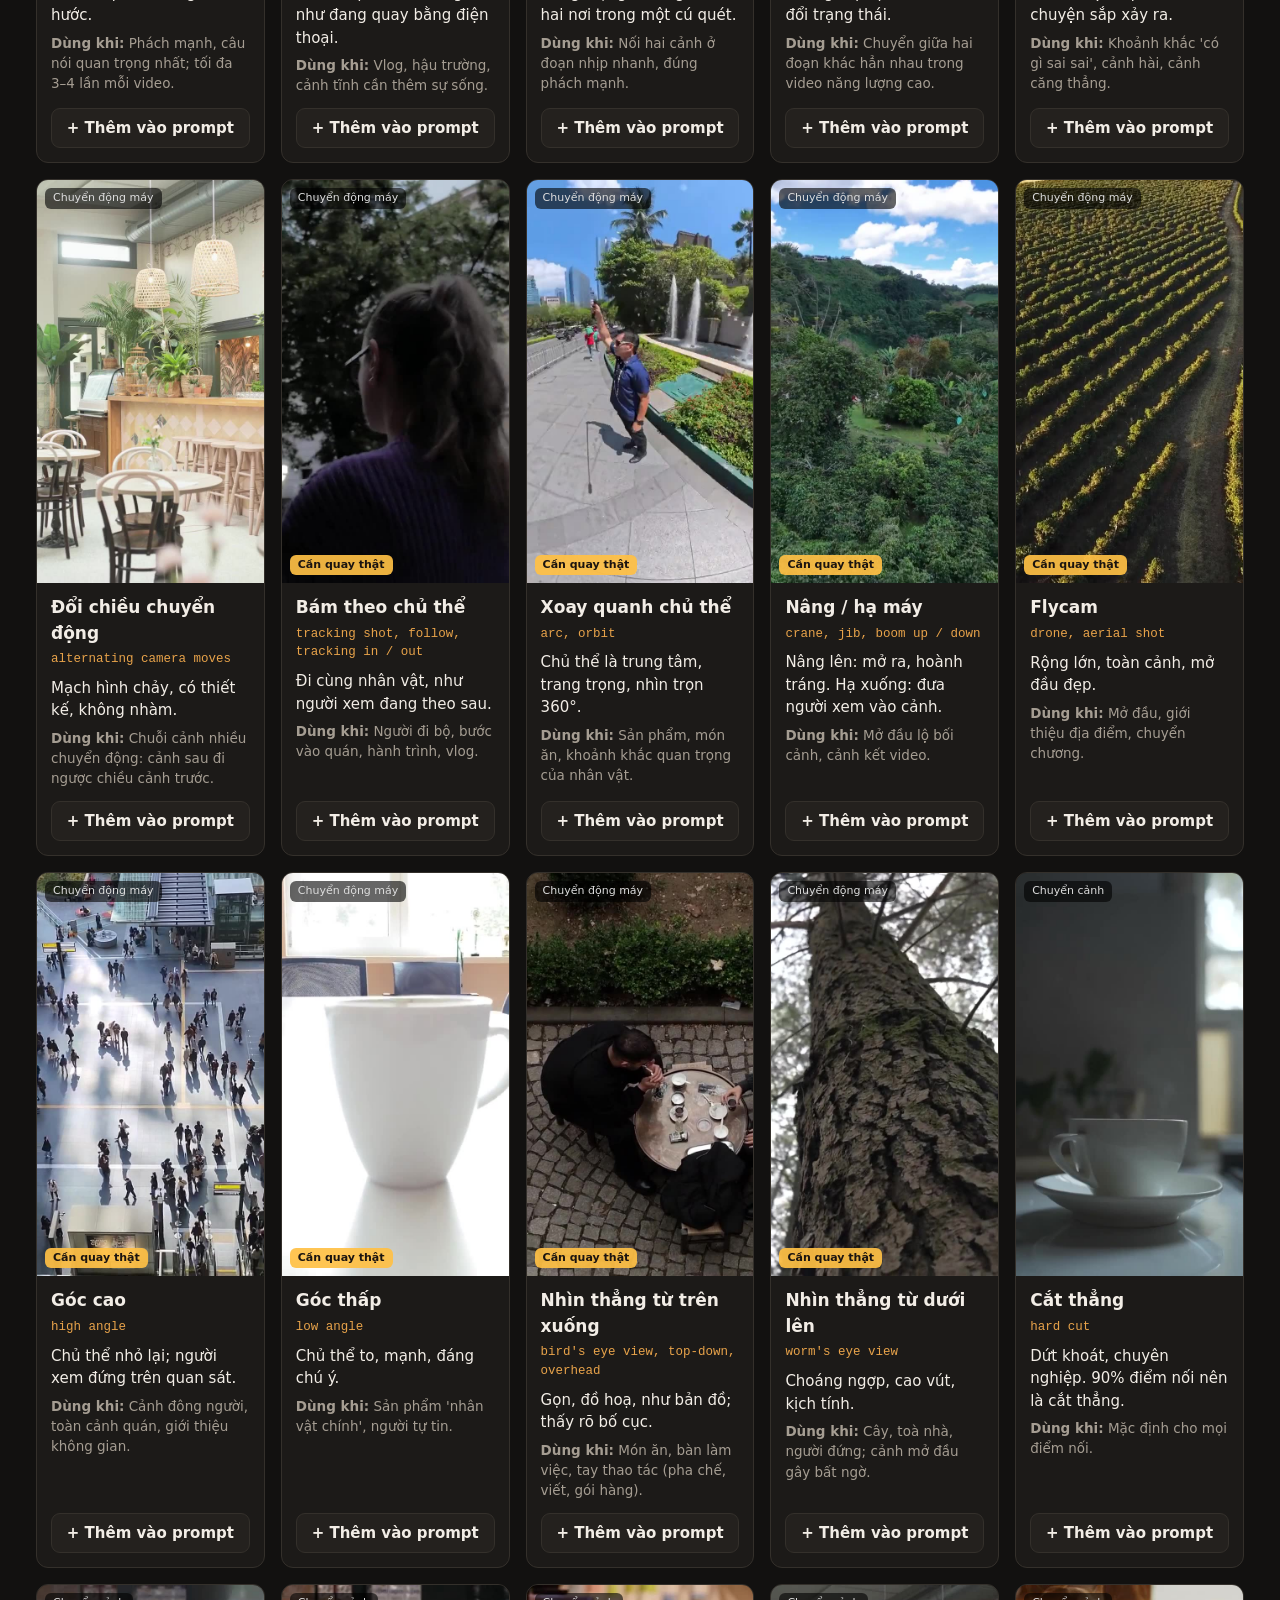
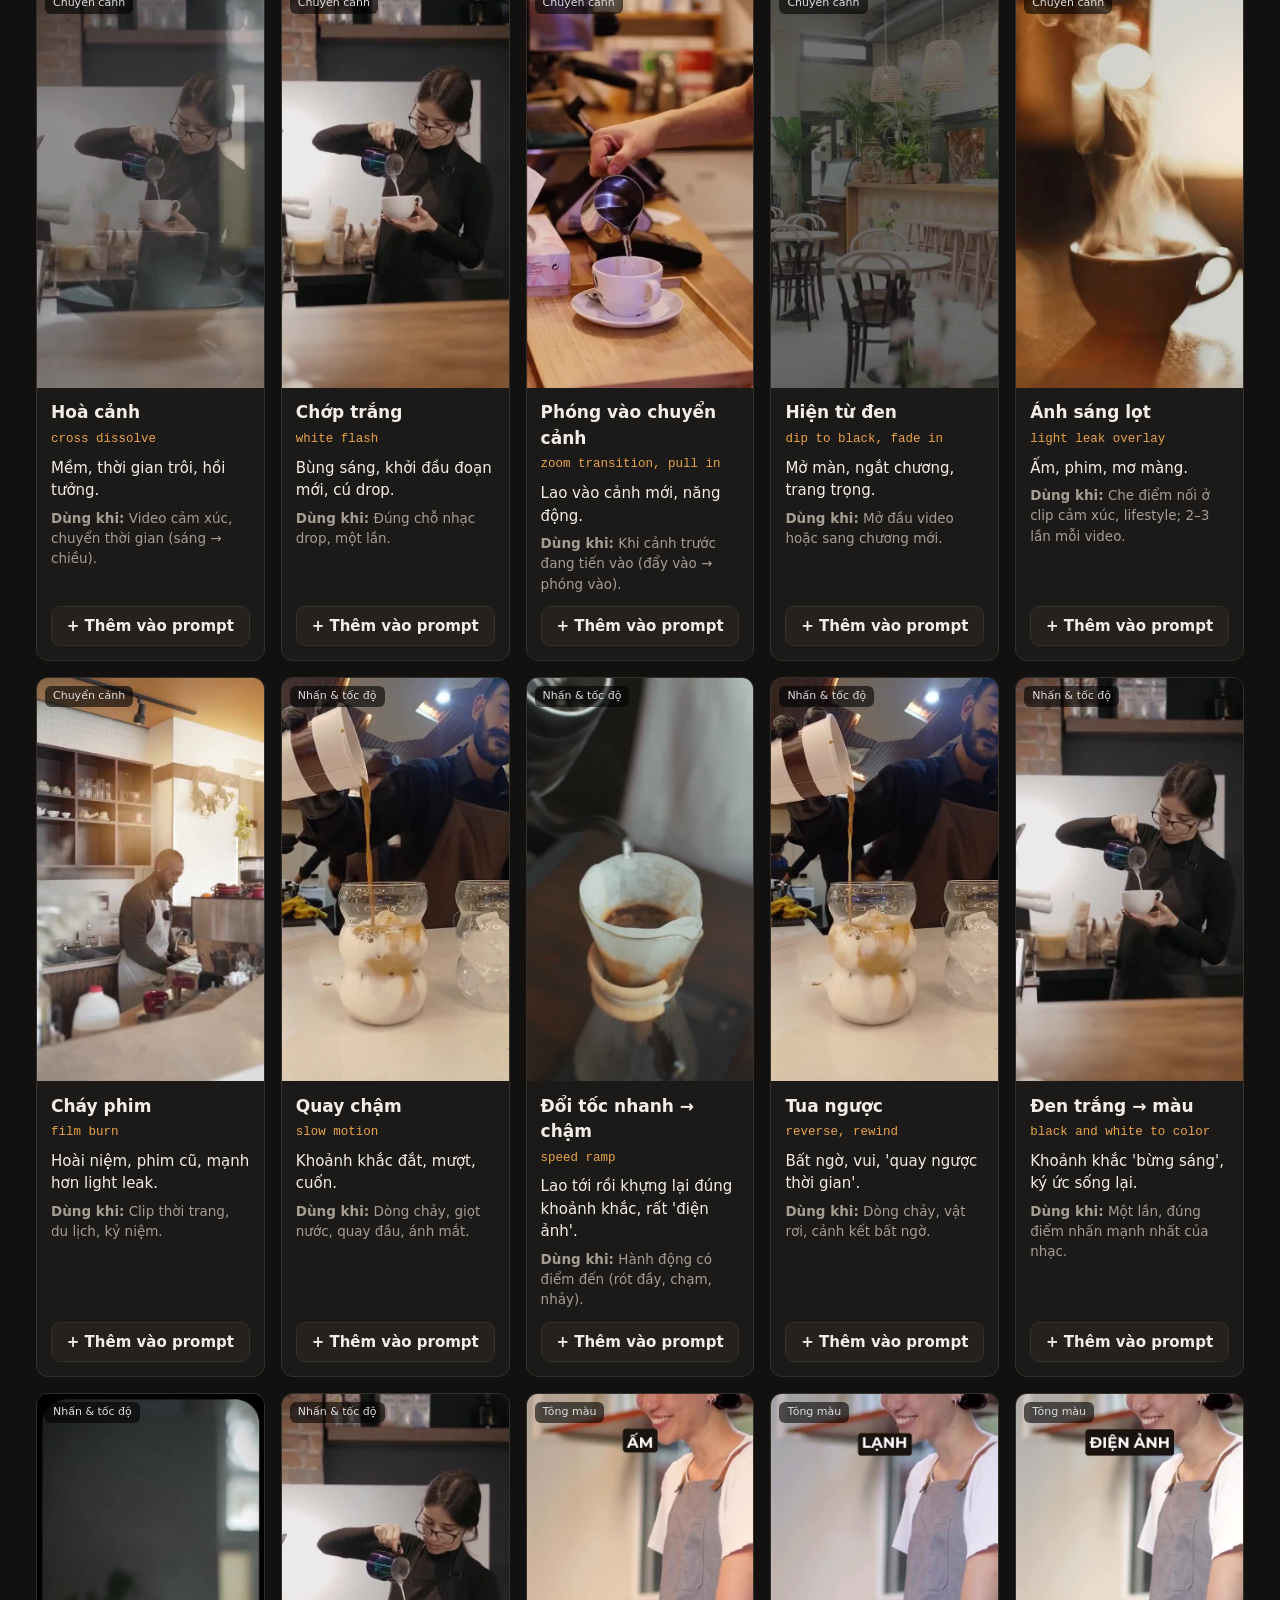
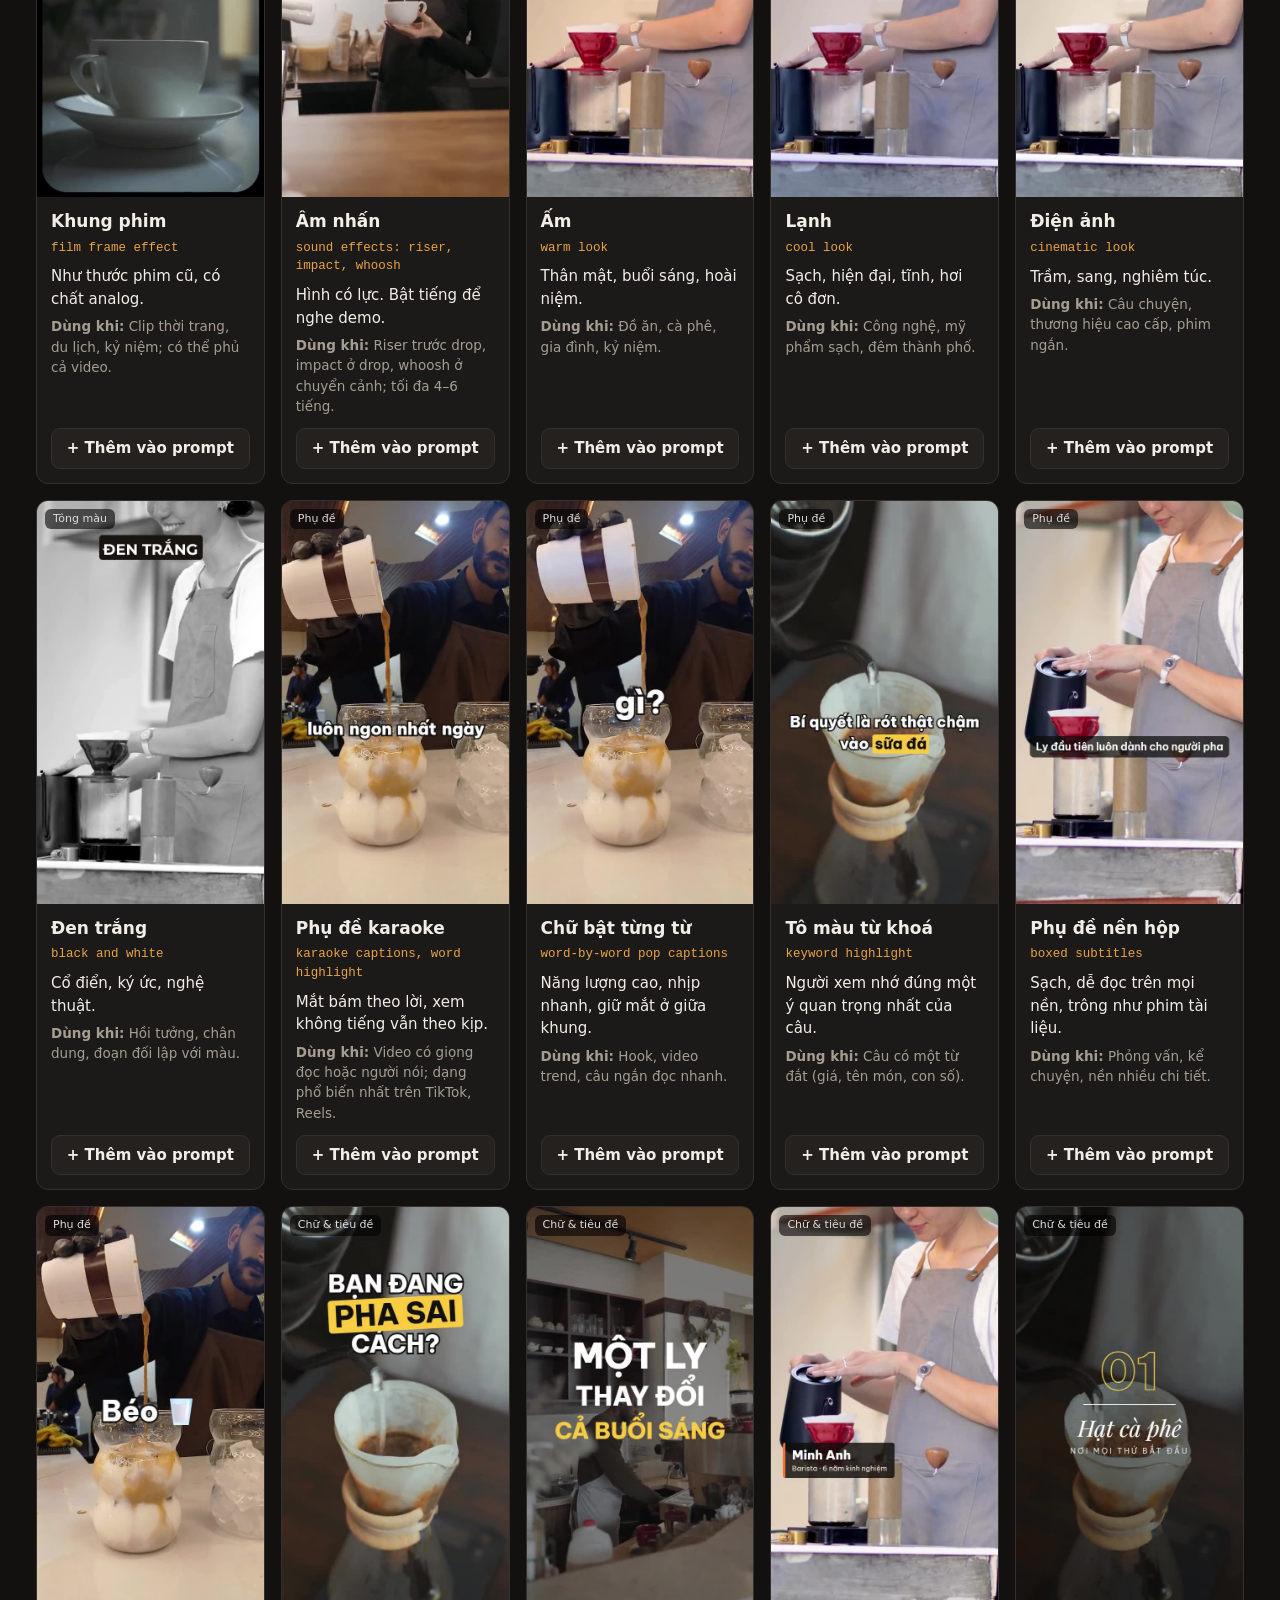
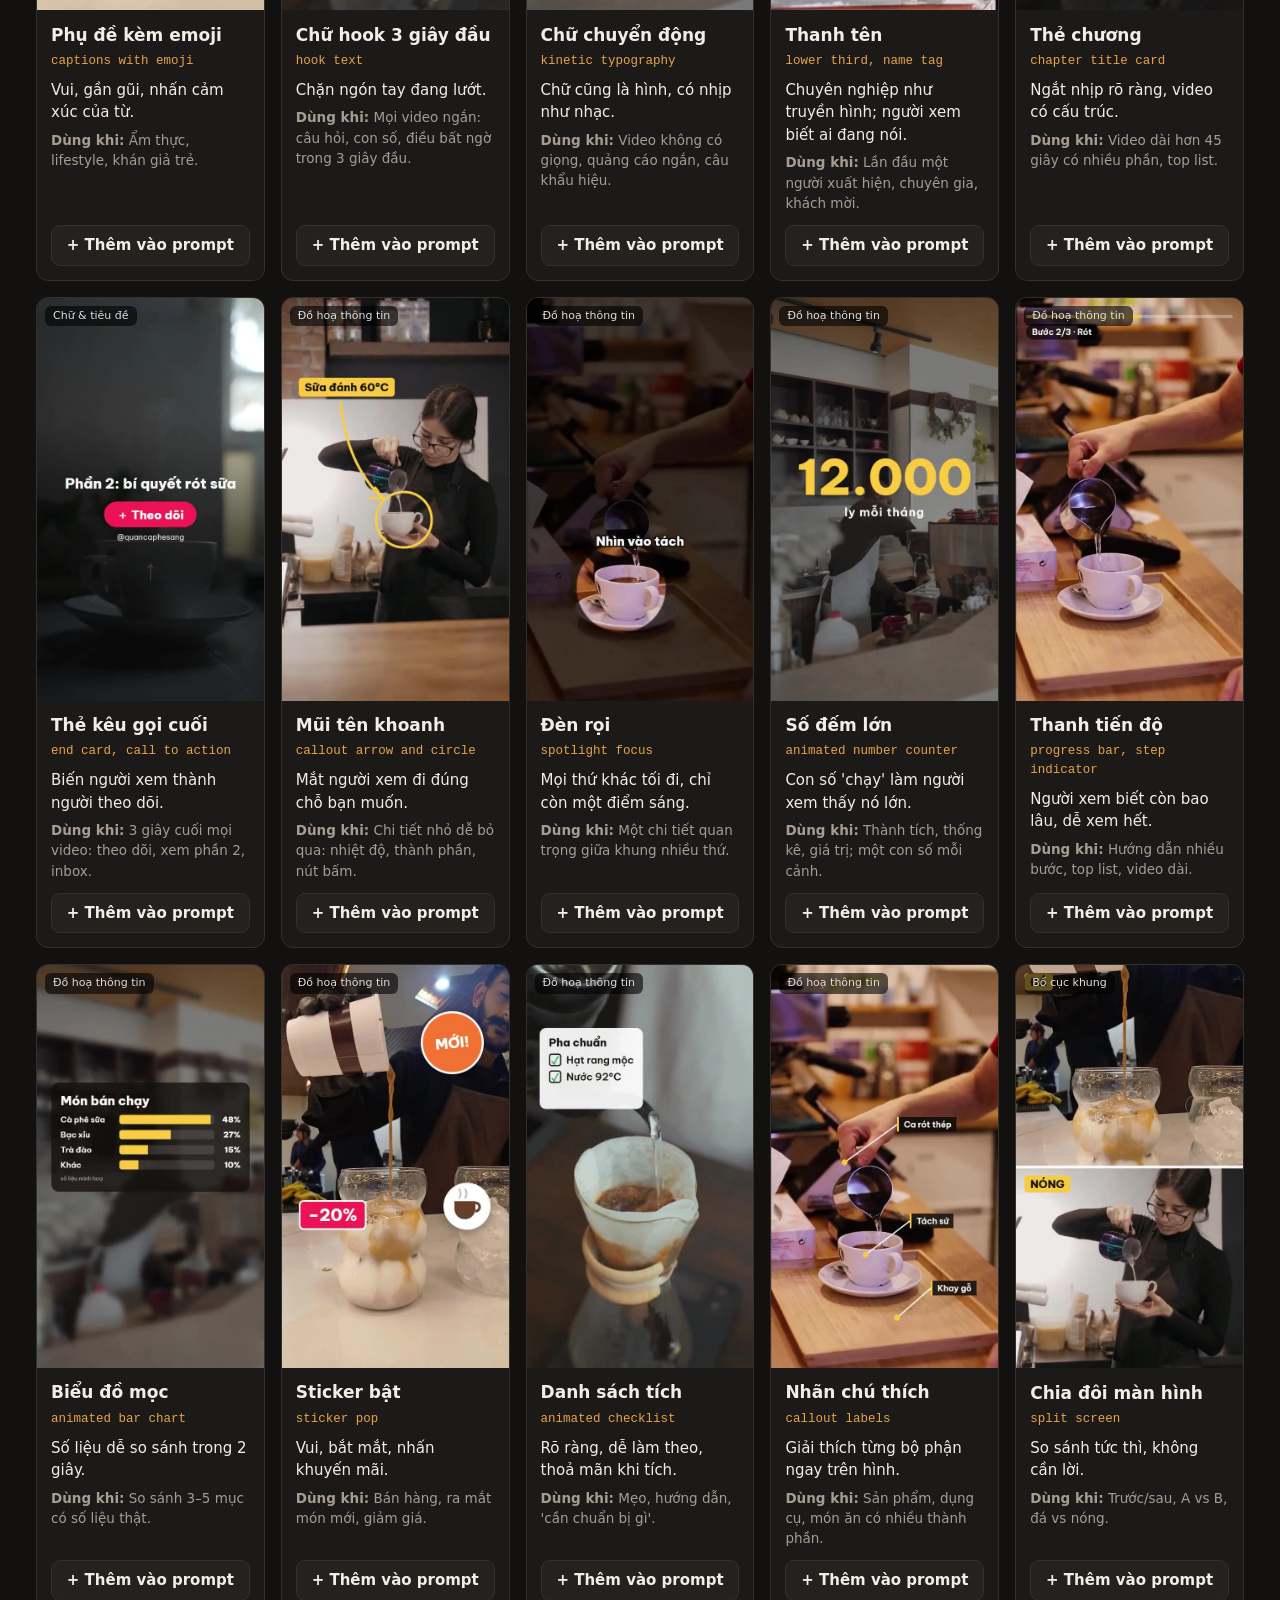
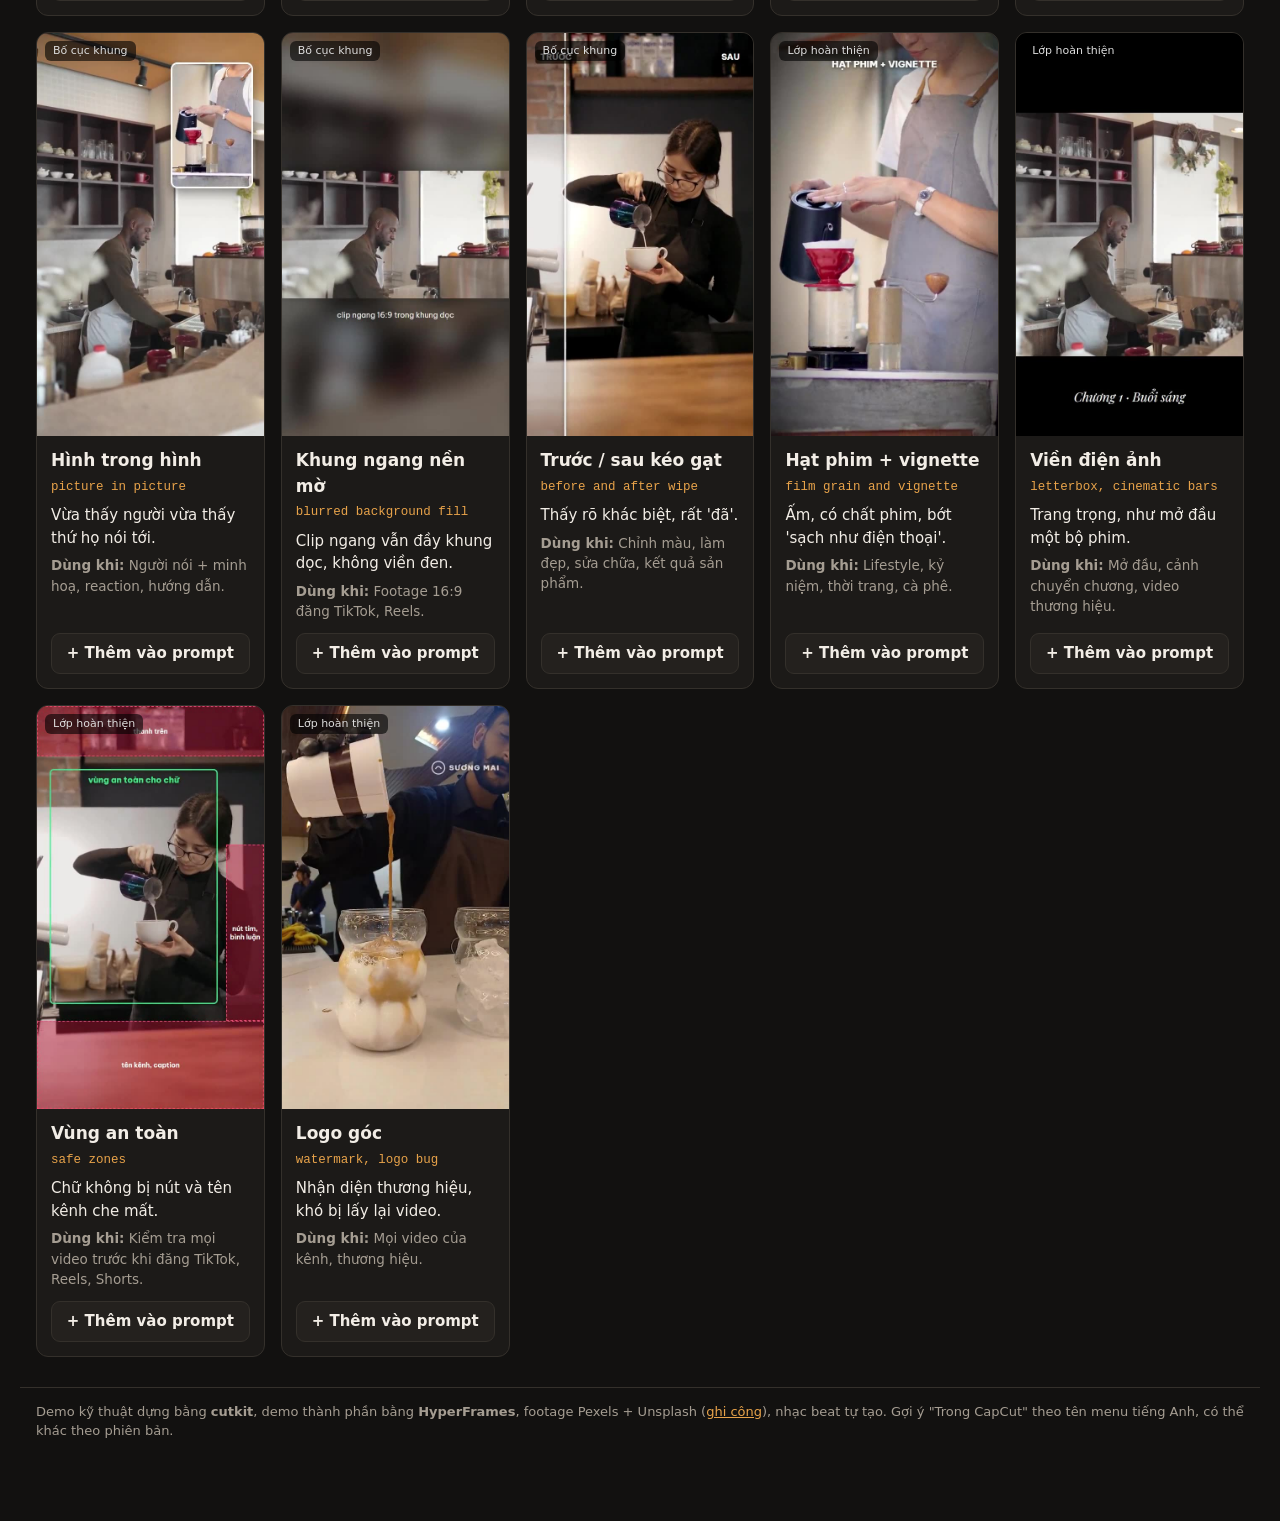
==== commit e863f7fd: "Từ điển dựng phim: chuyển động máy đủ 26 kiểu — thêm 14 thẻ (đứng yên, kết hợp, lơ lửng, lia vụt, xo" ====
--- a/edit-gallery/index.html
+++ b/edit-gallery/index.html
@@ -13,7 +13,7 @@
     <h1 id="title">Từ điển dựng phim</h1>
     <p id="intro" class="intro"></p>
     <div class="bar">
-      <input id="q" type="search" placeholder="Tìm: đẩy vào, phụ đề, lower third, hồi hộp…" aria-label="Tìm kỹ thuật hoặc thành phần">
+      <input id="q" type="search" placeholder="Tìm: đẩy vào, flycam, phụ đề, lower third, hồi hộp…" aria-label="Tìm kỹ thuật hoặc thành phần">
       <button id="sound" class="ghost" aria-pressed="false" title="Bật/tắt tiếng demo">🔇 Tiếng: tắt</button>
     </div>
     <nav id="groups" class="tabs" aria-label="Nhóm kỹ thuật"></nav>
@@ -60,6 +60,7 @@
       <dt>Dùng khi</dt><dd id="d-use"></dd>
       <dt>Tránh</dt><dd id="d-avoid"></dd>
       <dt>Trong CapCut</dt><dd id="d-capcut"></dd>
+      <dt id="d-shoot-l">Khi quay</dt><dd id="d-shoot"></dd>
     </dl>
     <p class="plabel">Dòng prompt</p>
     <pre id="d-prompt"></pre>
--- a/edit-gallery/style.css
+++ b/edit-gallery/style.css
@@ -44,6 +44,7 @@
 .media { position: relative; display: block; width: 100%; padding: 0; border: 0; background: #000; aspect-ratio: 9 / 16; }
 .media video { width: 100%; height: 100%; object-fit: cover; display: block; }
 .media .tag { position: absolute; left: 8px; top: 8px; background: rgba(0,0,0,.6); border-radius: 6px; padding: 2px 8px; font-size: 11px; color: #ddd; }
+.media .tag.need { top: auto; bottom: 8px; background: rgba(255,193,69,.92); color: #1b1410; font-weight: 600; }
 .body { padding: 12px 14px 14px; display: flex; flex-direction: column; gap: 4px; flex: 1; }
 .body h3 { margin: 0; font-size: 17px; }
 .en { margin: 0; color: var(--accent); font-size: 12.5px; font-family: ui-monospace, Consolas, monospace; }
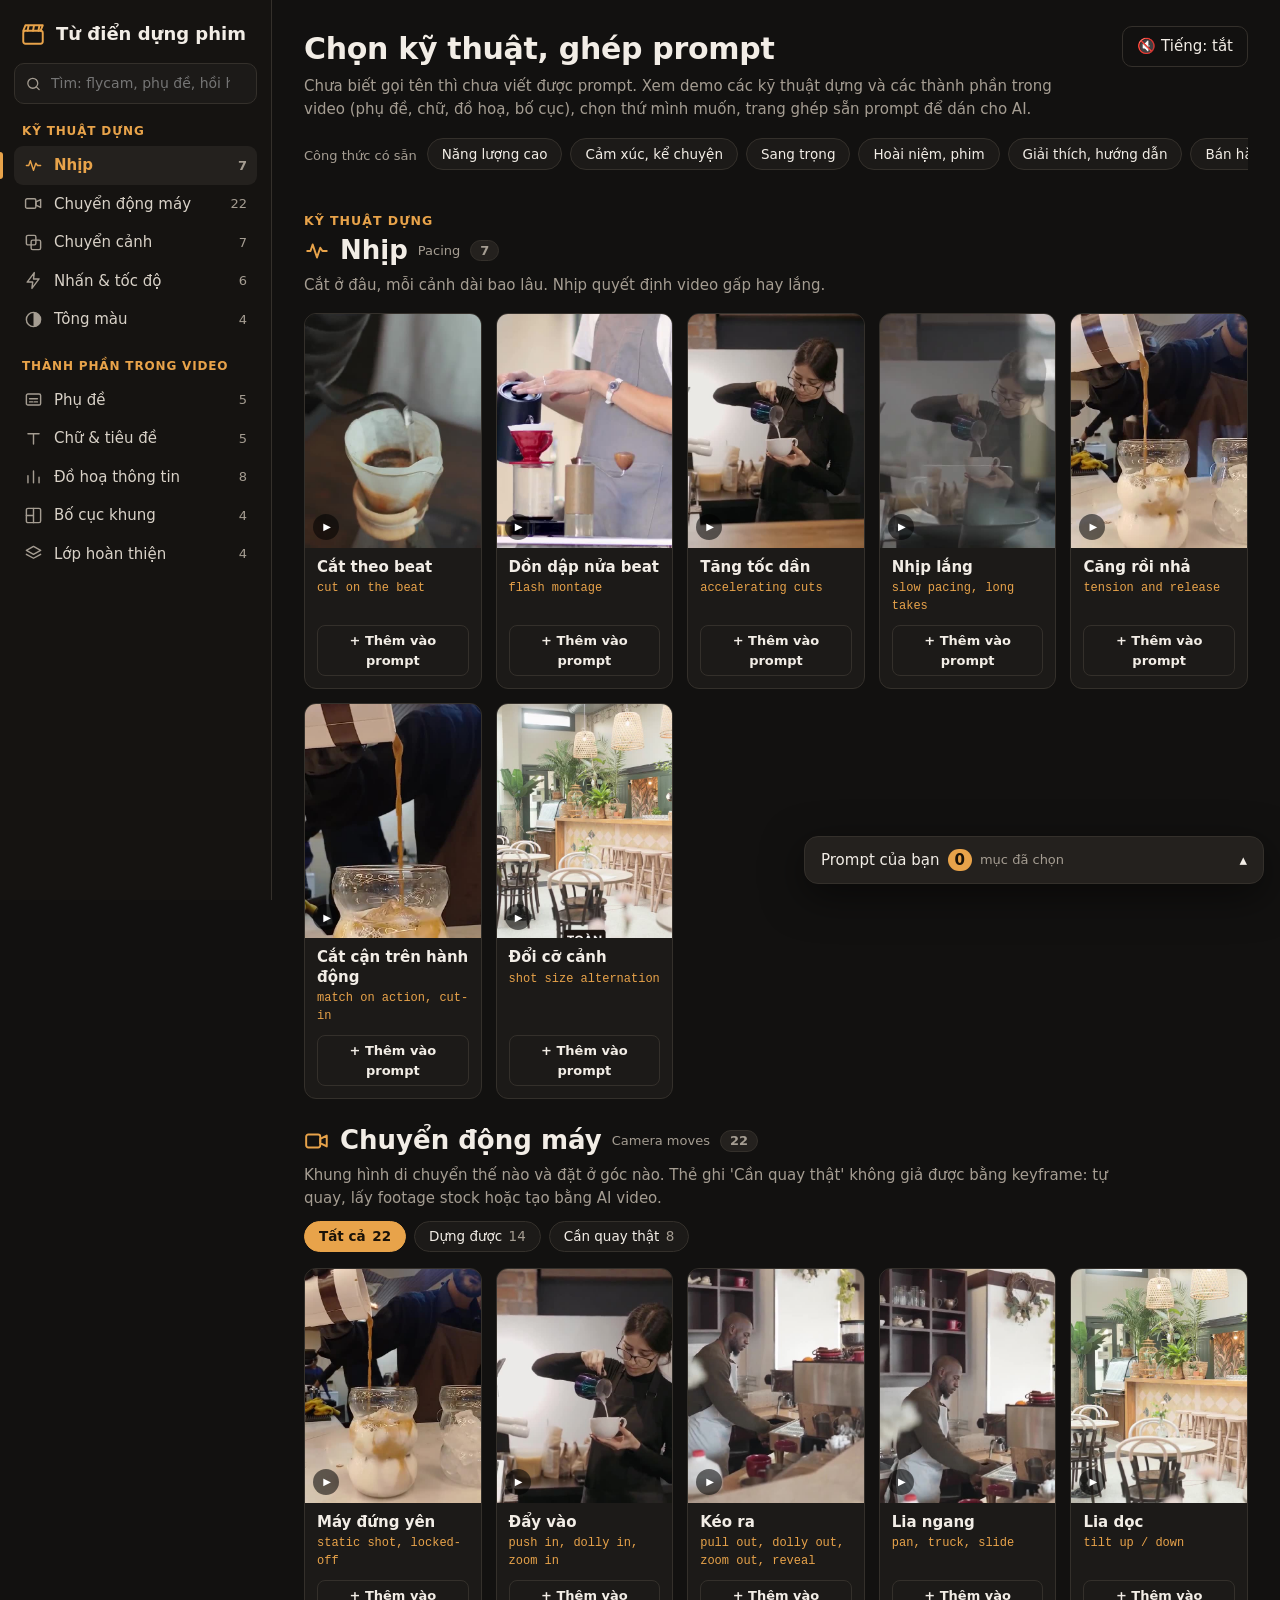
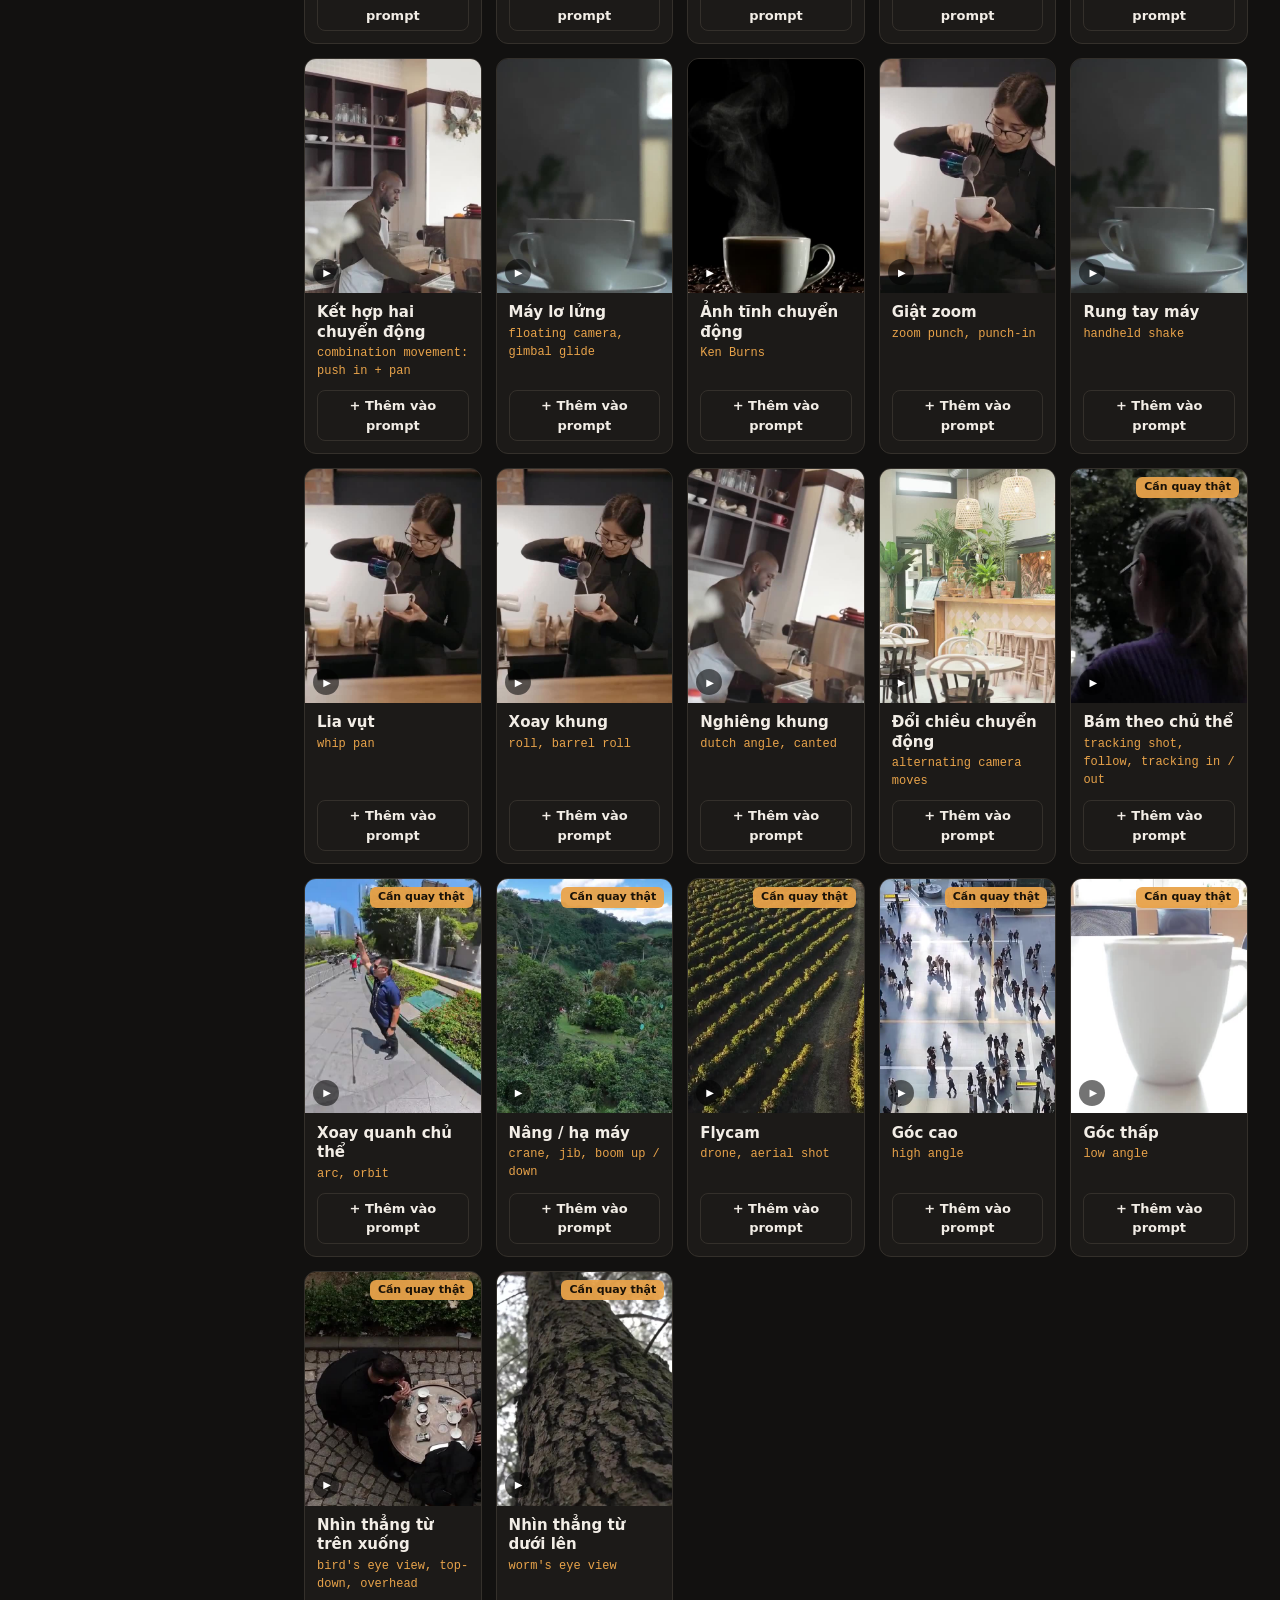
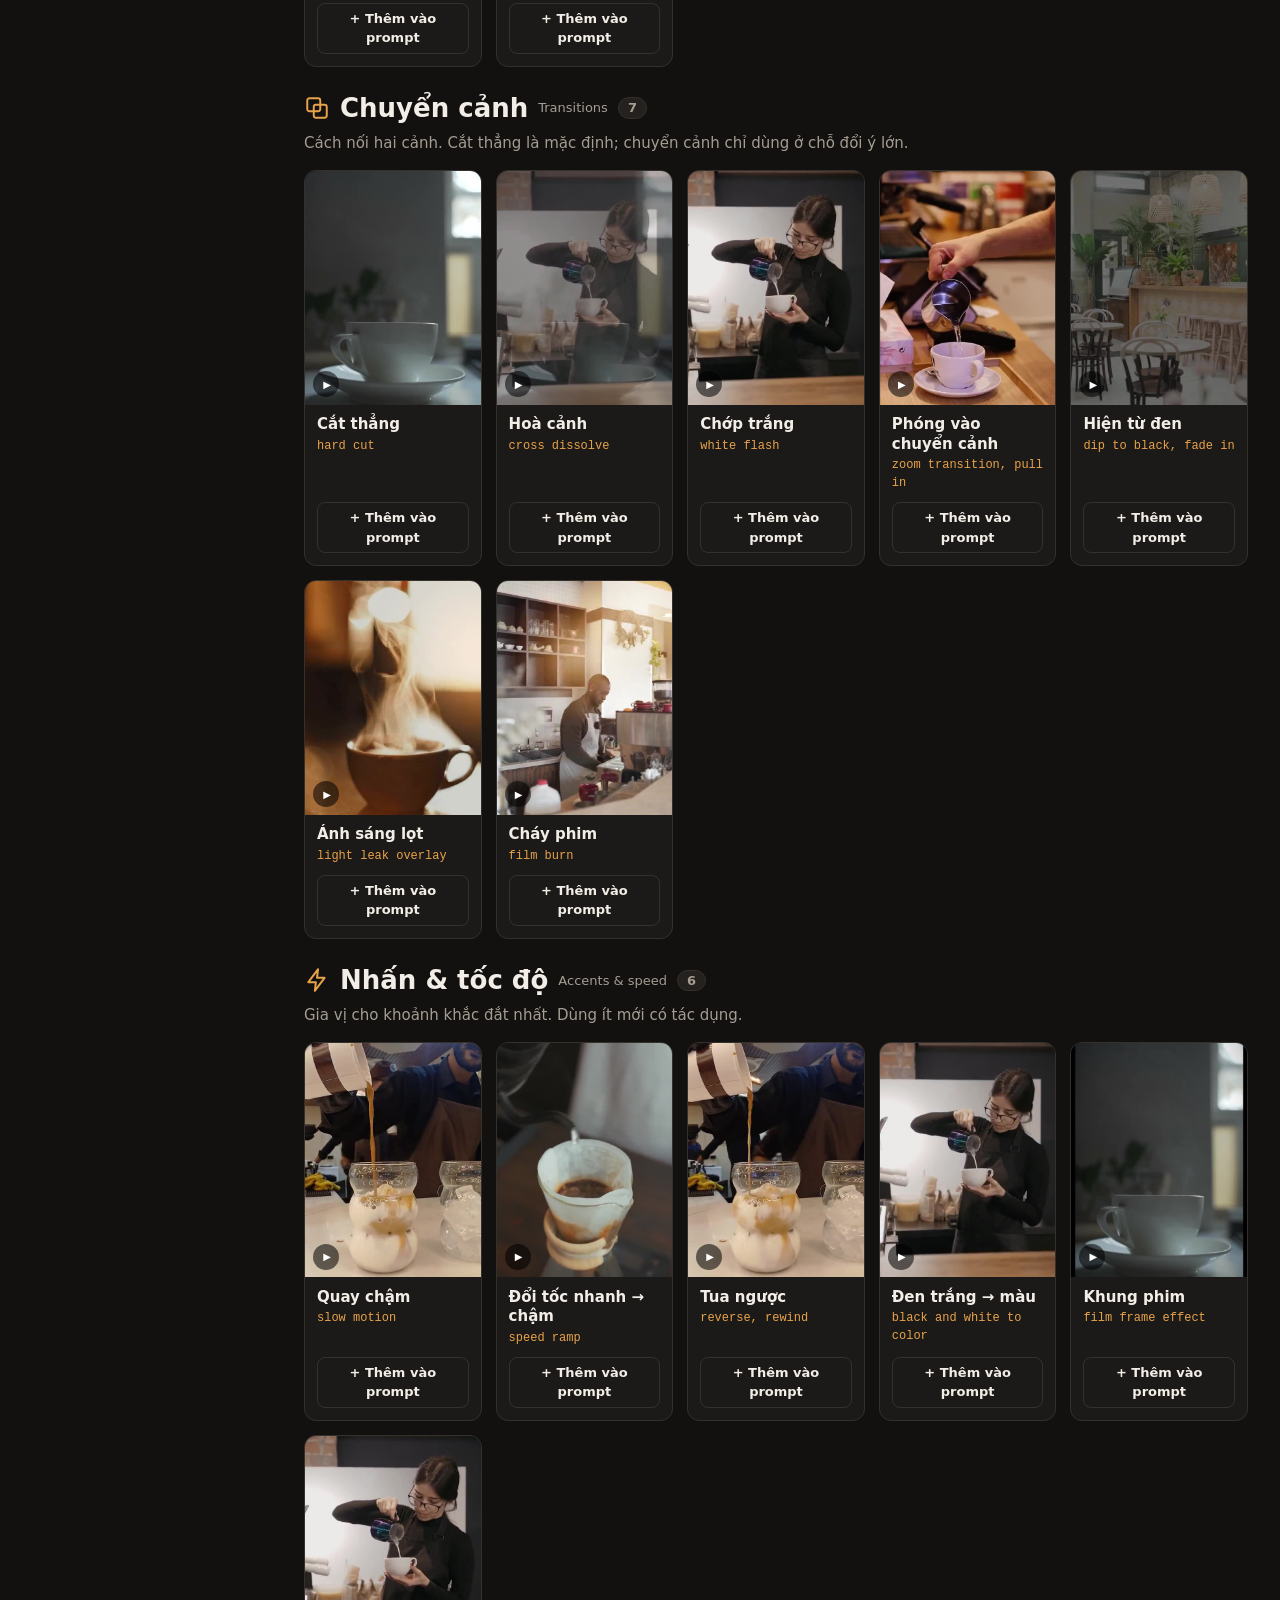
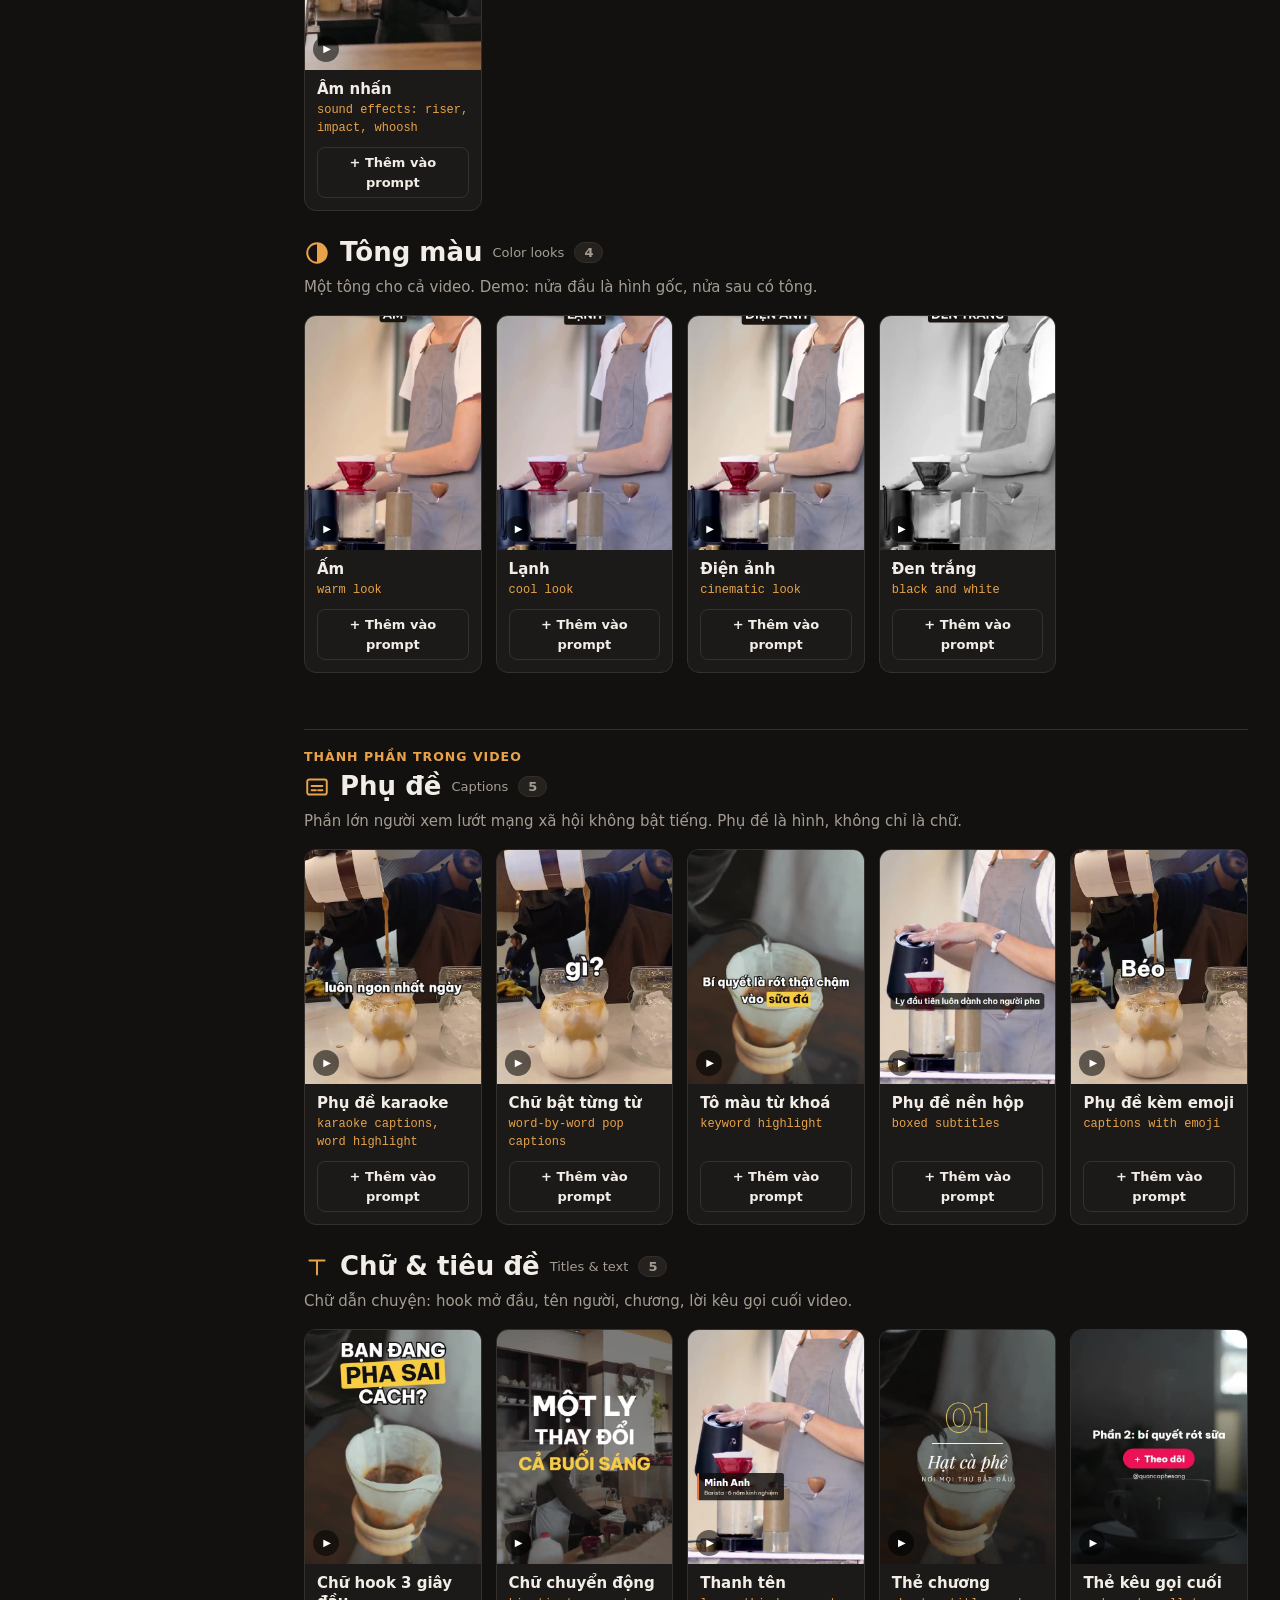
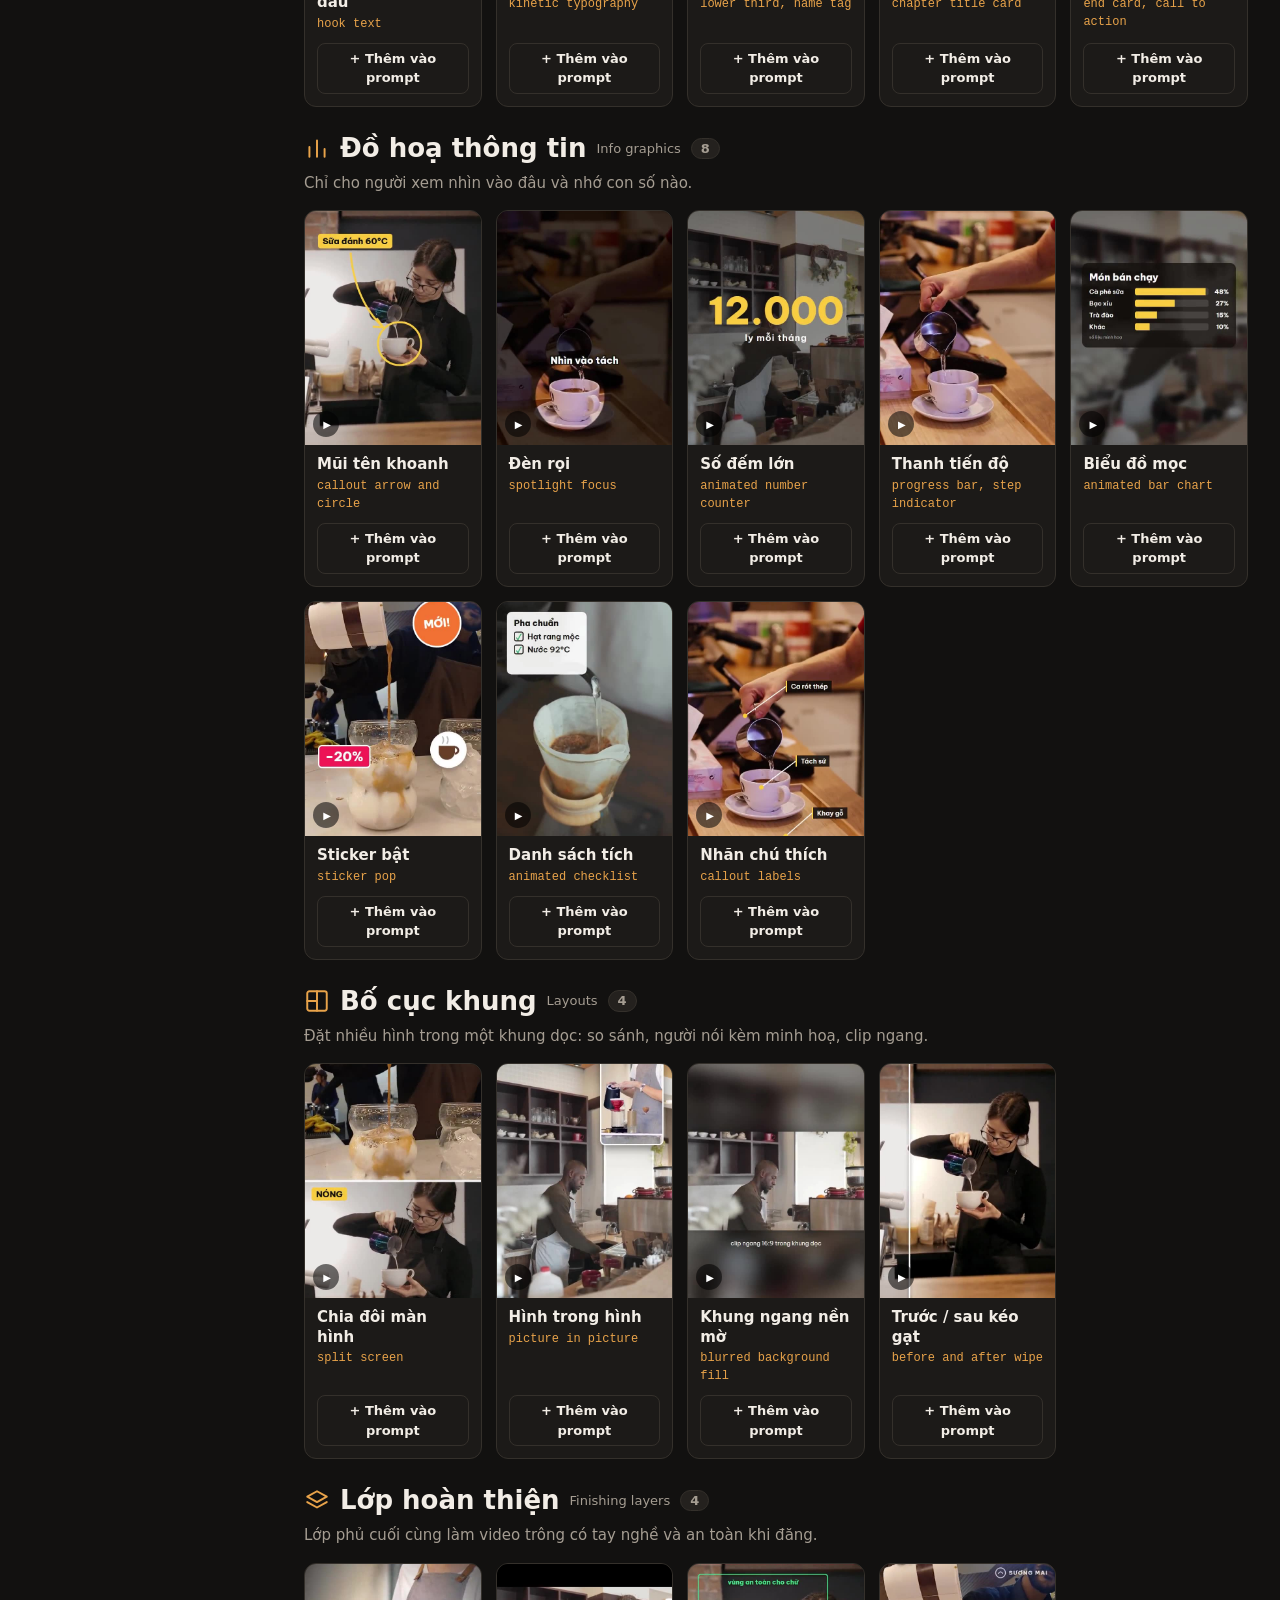
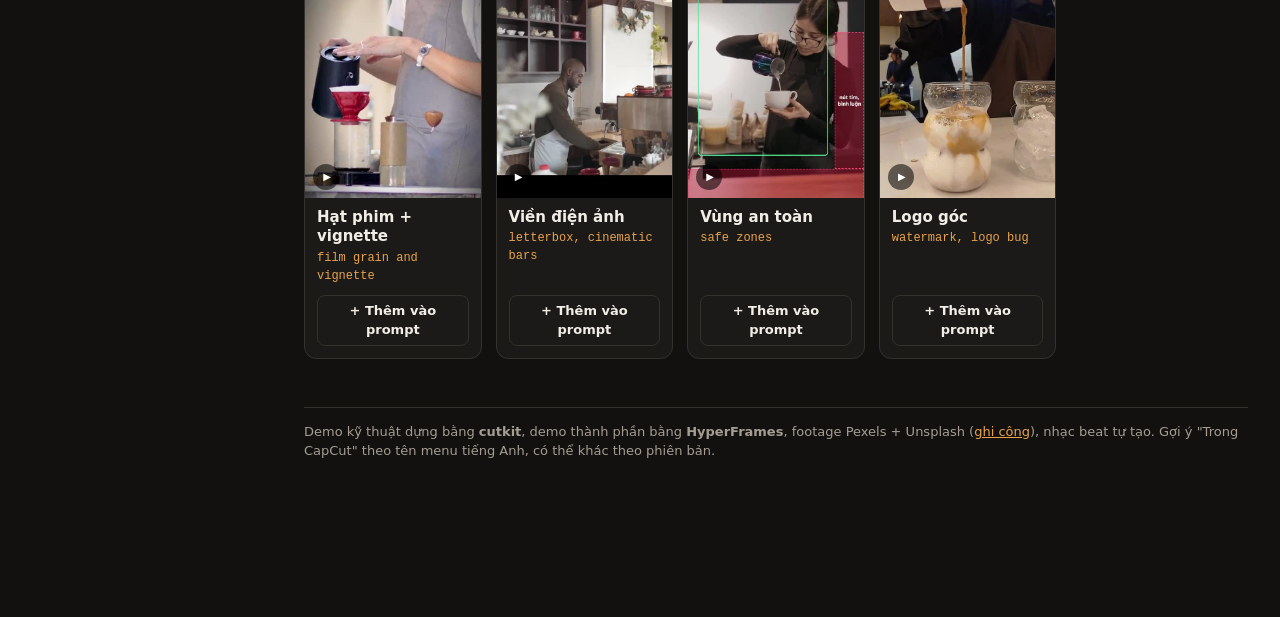
==== commit 3572898a: "Từ điển dựng phim: giao diện mới — thanh bên theo nhóm có số đếm, mỗi nhóm một khối, lọc Dựng được /" ====
--- a/edit-gallery/index.html
+++ b/edit-gallery/index.html
@@ -8,24 +8,38 @@
 <link rel="stylesheet" href="style.css">
 </head>
 <body>
-<header class="top">
-  <div class="wrap">
-    <h1 id="title">Từ điển dựng phim</h1>
-    <p id="intro" class="intro"></p>
-    <div class="bar">
-      <input id="q" type="search" placeholder="Tìm: đẩy vào, flycam, phụ đề, lower third, hồi hộp…" aria-label="Tìm kỹ thuật hoặc thành phần">
+<div class="app">
+  <aside class="side" aria-label="Nhóm">
+    <a class="brand" href="#top">
+      <svg viewBox="0 0 24 24" aria-hidden="true"><rect x="3" y="9" width="18" height="12" rx="2"/><path d="M3 9l2-5 16 0-2 5M8 4l-1 5M13 4l-1 5M18 4l-1 5"/></svg>
+      <span id="title">Từ điển dựng phim</span>
+    </a>
+    <div class="search">
+      <svg viewBox="0 0 24 24" aria-hidden="true"><circle cx="11" cy="11" r="7"/><path d="M20 20l-4-4"/></svg>
+      <input id="q" type="search" placeholder="Tìm: flycam, phụ đề, hồi hộp…" aria-label="Tìm kỹ thuật hoặc thành phần">
+    </div>
+    <nav id="nav" class="nav" aria-label="Nhóm kỹ thuật và thành phần"></nav>
+  </aside>
+
+  <div class="main" id="top">
+    <header class="top">
+      <div>
+        <h1>Chọn kỹ thuật, ghép prompt</h1>
+        <p id="intro" class="intro"></p>
+      </div>
       <button id="sound" class="ghost" aria-pressed="false" title="Bật/tắt tiếng demo">🔇 Tiếng: tắt</button>
-    </div>
-    <nav id="groups" class="tabs" aria-label="Nhóm kỹ thuật"></nav>
-    <div class="presets"><span class="lbl">Công thức có sẵn:</span><span id="presets"></span></div>
+    </header>
+    <div class="presets"><span class="lbl">Công thức có sẵn</span><div id="presets" class="preset-row"></div></div>
+
+    <main id="sections" aria-live="polite"></main>
+    <p id="empty" class="empty" hidden>Không có kỹ thuật nào khớp. Thử từ khác, tiếng Việt hoặc tiếng Anh.</p>
+
+    <footer class="foot">
+      Demo kỹ thuật dựng bằng <b>cutkit</b>, demo thành phần bằng <b>HyperFrames</b>, footage Pexels + Unsplash (<a href="CREDITS.md">ghi công</a>), nhạc beat tự tạo.
+      Gợi ý "Trong CapCut" theo tên menu tiếng Anh, có thể khác theo phiên bản.
+    </footer>
   </div>
-</header>
-
-<main class="wrap">
-  <p id="lead" class="lead"></p>
-  <section id="grid" class="grid" aria-live="polite"></section>
-  <p id="empty" class="empty" hidden>Không có kỹ thuật nào khớp. Thử từ khác, tiếng Việt hoặc tiếng Anh.</p>
-</main>
+</div>
 
 <aside id="tray" class="tray" aria-label="Prompt đã ghép">
   <button id="tray-toggle" class="tray-head" aria-expanded="false">
@@ -43,11 +57,6 @@
     <p class="note">Dán vào Claude Code trong thư mục studio. Sửa tự do: thêm "ở giây nào", "cảnh nào" cho từng kỹ thuật.</p>
   </div>
 </aside>
-
-<footer class="wrap foot">
-  Demo kỹ thuật dựng bằng <b>cutkit</b>, demo thành phần bằng <b>HyperFrames</b>, footage Pexels + Unsplash (<a href="CREDITS.md">ghi công</a>), nhạc beat tự tạo.
-  Gợi ý "Trong CapCut" theo tên menu tiếng Anh, có thể khác theo phiên bản.
-</footer>
 
 <dialog id="dlg" aria-labelledby="d-name">
   <div class="d-media"><video id="d-video" playsinline controls loop preload="none"></video></div>
--- a/edit-gallery/style.css
+++ b/edit-gallery/style.css
@@ -5,56 +5,86 @@
 }
 * { box-sizing: border-box; }
 [hidden] { display: none !important; }
-body { margin: 0; background: var(--bg); color: var(--text); font: 15px/1.5 "Segoe UI", system-ui, -apple-system, Roboto, sans-serif; padding-bottom: 80px; }
+html { scroll-behavior: auto; }
+body { margin: 0; background: var(--bg); color: var(--text); font: 15px/1.5 "Segoe UI", system-ui, -apple-system, Roboto, sans-serif; }
 a { color: var(--accent); }
 button { font: inherit; color: inherit; cursor: pointer; }
-.wrap { max-width: 1240px; margin: 0 auto; padding: 0 16px; }
-
-.top { background: linear-gradient(180deg, #1d1915, var(--bg)); border-bottom: 1px solid var(--line); padding: 28px 0 14px; }
-h1 { margin: 0 0 4px; font-size: clamp(26px, 4vw, 36px); letter-spacing: -0.01em; }
-.intro { margin: 0 0 16px; color: var(--mute); max-width: 720px; }
-.bar { display: flex; gap: 10px; flex-wrap: wrap; margin-bottom: 14px; }
-#q { flex: 1 1 260px; min-width: 0; background: var(--panel); border: 1px solid var(--line); color: var(--text); border-radius: 10px; padding: 10px 14px; font: inherit; }
-#q:focus { outline: 2px solid var(--accent); outline-offset: 1px; }
+svg { fill: none; stroke: currentColor; stroke-width: 1.8; stroke-linecap: round; stroke-linejoin: round; }
+svg .fill { fill: currentColor; stroke: none; }
 .ghost { background: transparent; border: 1px solid var(--line); border-radius: 10px; padding: 8px 14px; }
 .ghost:hover { border-color: var(--mute); }
 .primary { background: var(--accent); color: var(--accent-ink); border: 0; border-radius: 10px; padding: 9px 16px; font-weight: 700; }
 .primary:hover { filter: brightness(1.08); }
 
-.tabs { display: flex; flex-wrap: wrap; gap: 6px; padding-bottom: 6px; }
-.tabs .br { flex-basis: 100%; height: 0; }
-.tabs button { flex: none; background: var(--panel); border: 1px solid var(--line); border-radius: 999px; padding: 7px 14px; display: flex; gap: 6px; align-items: baseline; }
-.tabs button small { color: var(--mute); font-size: 11px; }
-.tabs button[aria-current="true"] { background: var(--text); color: var(--bg); border-color: var(--text); }
-.tabs button[aria-current="true"] small { color: #57524b; }
-.tabs button.sec { background: transparent; border: 0; border-radius: 0; min-width: 190px; text-align: left; padding: 7px 4px 7px 14px; color: var(--accent); font-size: 12px; font-weight: 700; text-transform: uppercase; letter-spacing: .06em; }
-.tabs button.sec[aria-current="true"] { background: transparent; color: var(--text); text-decoration: underline; }
-.presets { display: flex; gap: 8px; align-items: center; flex-wrap: wrap; margin-top: 10px; }
-.presets .lbl { color: var(--mute); font-size: 13px; }
-#presets { display: contents; }
-.preset { background: var(--panel2); border: 1px dashed #5a5248; border-radius: 10px; padding: 5px 12px; display: flex; flex-direction: column; text-align: left; line-height: 1.25; }
-.preset small { color: var(--mute); font-size: 11px; }
-.preset:hover { border-color: var(--accent); }
+/* layout: sidebar + content */
+.app { display: grid; grid-template-columns: 272px minmax(0, 1fr); min-height: 100vh; }
+.side { position: sticky; top: 0; height: 100vh; overflow-y: auto; border-right: 1px solid var(--line); background: #151311; padding: 18px 14px 24px; }
+.brand { display: flex; align-items: center; gap: 10px; color: var(--text); text-decoration: none; font-weight: 700; font-size: 18px; padding: 2px 6px 16px; }
+.brand svg { width: 26px; height: 26px; color: var(--accent); flex: none; }
+.search { position: relative; margin-bottom: 8px; }
+.search svg { position: absolute; left: 11px; top: 50%; width: 17px; height: 17px; transform: translateY(-50%); color: var(--mute); }
+#q { width: 100%; background: var(--panel); border: 1px solid var(--line); color: var(--text); border-radius: 10px; padding: 9px 12px 9px 36px; font: inherit; font-size: 14px; }
+#q:focus { outline: 2px solid var(--accent); outline-offset: 1px; }
 
-.lead { color: var(--mute); margin: 18px 0 0; min-height: 1px; }
-.grid { display: grid; grid-template-columns: repeat(auto-fill, minmax(200px, 1fr)); gap: 16px; margin: 18px 0 30px; }
-.card { background: var(--panel); border: 1px solid var(--line); border-radius: var(--radius); overflow: hidden; display: flex; flex-direction: column; transition: border-color .15s, transform .15s; }
+.nav-h { margin: 18px 8px 6px; font-size: 12px; font-weight: 700; color: var(--accent); text-transform: uppercase; letter-spacing: .07em; }
+.nav-g { position: relative; width: 100%; display: flex; align-items: center; gap: 11px; background: none; border: 0; border-radius: 9px; padding: 8px 10px; text-align: left; color: #d9d2c8; }
+.nav-g svg { width: 19px; height: 19px; flex: none; color: var(--mute); }
+.nav-g .nm { flex: 1; }
+.nav-g .n { color: var(--mute); font-size: 13px; font-variant-numeric: tabular-nums; }
+.nav-g:hover { background: var(--panel); }
+.nav-g[aria-current="true"] { background: var(--panel2); color: var(--accent); font-weight: 600; }
+.nav-g[aria-current="true"] svg { color: var(--accent); }
+.nav-g[aria-current="true"]::before { content: ""; position: absolute; left: -14px; top: 6px; bottom: 6px; width: 3px; border-radius: 0 3px 3px 0; background: var(--accent); }
+.nav-g.none { opacity: .4; }
+
+.main { padding: 26px 32px 120px; min-width: 0; }
+.top { display: flex; gap: 16px; align-items: flex-start; justify-content: space-between; }
+h1 { margin: 0 0 4px; font-size: clamp(22px, 2.6vw, 30px); letter-spacing: -0.01em; }
+.intro { margin: 0; color: var(--mute); max-width: 760px; }
+#sound { flex: none; }
+.presets { display: flex; gap: 10px; align-items: center; margin: 18px 0 6px; }
+.presets .lbl { flex: none; color: var(--mute); font-size: 13px; }
+.preset-row { display: flex; gap: 8px; overflow-x: auto; padding-bottom: 4px; scrollbar-width: thin; }
+.preset { flex: none; background: var(--panel); border: 1px solid var(--line); border-radius: 999px; padding: 5px 14px; font-size: 13.5px; }
+.preset small { display: none; }
+.preset:hover { border-color: var(--accent); color: var(--accent); }
+
+/* one block per group */
+.sec-band { margin: 34px 0 0; padding-top: 18px; border-top: 1px solid var(--line); color: var(--accent); font-size: 12.5px; font-weight: 700; text-transform: uppercase; letter-spacing: .08em; }
+.grp:first-child .sec-band { margin-top: 10px; border-top: 0; padding-top: 0; }
+.grp { padding-top: 22px; scroll-margin-top: 0; }
+.grp-head h2 { display: flex; align-items: center; flex-wrap: wrap; gap: 4px 10px; margin: 0; font-size: clamp(21px, 2.2vw, 26px); }
+.grp-head h2 small { color: var(--mute); font-size: 13px; font-weight: 400; }
+.grp-head h2 .n { background: var(--panel2); border: 1px solid var(--line); border-radius: 999px; padding: 0 9px; font-size: 13px; font-weight: 600; color: var(--mute); }
+.ic svg { display: block; width: 26px; height: 26px; color: var(--accent); }
+.lead { margin: 4px 0 0; color: var(--mute); max-width: 820px; }
+.filt { display: flex; gap: 8px; flex-wrap: wrap; margin-top: 12px; }
+.filt button { background: var(--panel); border: 1px solid var(--line); border-radius: 999px; padding: 4px 14px; font-size: 13.5px; }
+.filt button span { color: var(--mute); margin-left: 2px; }
+.filt button[aria-pressed="true"] { background: var(--accent); border-color: var(--accent); color: var(--accent-ink); font-weight: 600; }
+.filt button[aria-pressed="true"] span { color: var(--accent-ink); }
+
+.grid { display: grid; grid-template-columns: repeat(auto-fill, minmax(156px, 1fr)); gap: 14px; margin-top: 16px; }
+.card { background: var(--panel); border: 1px solid var(--line); border-radius: var(--radius); overflow: hidden; display: flex; flex-direction: column; transition: border-color .15s; }
 .card:hover { border-color: #5a5248; }
 .card.on { border-color: var(--accent); box-shadow: 0 0 0 1px var(--accent) inset; }
-.media { position: relative; display: block; width: 100%; padding: 0; border: 0; background: #000; aspect-ratio: 9 / 16; }
+.media { position: relative; display: block; width: 100%; padding: 0; border: 0; background: #000; aspect-ratio: 3 / 4; overflow: hidden; }
 .media video { width: 100%; height: 100%; object-fit: cover; display: block; }
-.media .tag { position: absolute; left: 8px; top: 8px; background: rgba(0,0,0,.6); border-radius: 6px; padding: 2px 8px; font-size: 11px; color: #ddd; }
-.media .tag.need { top: auto; bottom: 8px; background: rgba(255,193,69,.92); color: #1b1410; font-weight: 600; }
-.body { padding: 12px 14px 14px; display: flex; flex-direction: column; gap: 4px; flex: 1; }
-.body h3 { margin: 0; font-size: 17px; }
-.en { margin: 0; color: var(--accent); font-size: 12.5px; font-family: ui-monospace, Consolas, monospace; }
-.feel { margin: 4px 0 0; }
-.use { margin: 2px 0 8px; color: var(--mute); font-size: 13.5px; }
-.pick { margin-top: auto; background: var(--panel2); border: 1px solid var(--line); border-radius: 9px; padding: 8px; font-weight: 600; }
-.pick:hover { border-color: var(--accent); }
+.media .play { position: absolute; left: 8px; bottom: 8px; width: 26px; height: 26px; border-radius: 50%; background: rgba(0,0,0,.55); color: #fff; font-size: 10px; display: grid; place-items: center; padding-left: 2px; transition: opacity .15s; }
+.card.playing .play { opacity: 0; }
+.media .tag { position: absolute; right: 8px; top: 8px; border-radius: 6px; padding: 2px 8px; font-size: 11px; }
+.media .tag.need { background: rgba(232,163,74,.95); color: var(--accent-ink); font-weight: 600; }
+.body { padding: 10px 12px 12px; display: flex; flex-direction: column; gap: 2px; flex: 1; }
+.body h3 { margin: 0; font-size: 15px; line-height: 1.3; }
+.en { margin: 0; color: var(--accent); font-size: 12px; font-family: ui-monospace, Consolas, monospace; }
+.body .en { margin-bottom: 8px; }
+.pick { width: 100%; margin-top: auto; background: transparent; border: 1px solid var(--line); border-radius: 8px; padding: 5px 6px; font-size: 13px; font-weight: 600; }
+.pick:hover { border-color: var(--accent); color: var(--accent); }
 .card.on .pick { background: var(--accent); color: var(--accent-ink); border-color: var(--accent); }
 .empty { color: var(--mute); text-align: center; padding: 40px 0; }
+.foot { color: var(--mute); font-size: 13px; border-top: 1px solid var(--line); padding-top: 14px; margin-top: 48px; }
 
+/* prompt tray */
 .tray { position: fixed; right: 16px; bottom: 16px; width: min(460px, calc(100vw - 32px)); background: var(--panel2); border: 1px solid var(--line); border-radius: 14px; box-shadow: 0 12px 40px rgba(0,0,0,.5); z-index: 5; }
 .tray.has { border-color: var(--accent); }
 .tray-head { width: 100%; display: flex; gap: 8px; align-items: center; background: none; border: 0; padding: 12px 16px; text-align: left; }
@@ -74,8 +104,7 @@
 .ok { color: var(--ok); font-size: 13px; }
 .note { color: var(--mute); font-size: 12.5px; margin: 8px 0 0; }
 
-.foot { color: var(--mute); font-size: 13px; border-top: 1px solid var(--line); padding-top: 14px; }
-
+/* detail dialog */
 dialog { border: 1px solid var(--line); border-radius: 16px; background: var(--panel); color: var(--text); padding: 0; width: min(860px, calc(100vw - 32px)); max-height: calc(100vh - 32px); }
 dialog::backdrop { background: rgba(0,0,0,.7); }
 dialog[open] { display: grid; grid-template-columns: minmax(200px, 300px) 1fr; }
@@ -90,13 +119,30 @@
 .plabel { margin: 0 0 4px; color: var(--mute); font-size: 13px; }
 pre { white-space: pre-wrap; background: #0f0e0d; border: 1px solid var(--line); border-radius: 10px; padding: 10px 12px; margin: 0; font: 13px/1.5 ui-monospace, Consolas, monospace; }
 
+/* tablet and phone: the sidebar becomes a sticky bar with the search and a row of group chips */
+@media (max-width: 960px) {
+  .app { display: block; }
+  .side { position: sticky; top: 0; z-index: 4; height: auto; overflow: visible; border-right: 0; border-bottom: 1px solid var(--line); padding: 10px 16px 0; background: rgba(18,17,16,.96); backdrop-filter: blur(6px); }
+  .brand { display: none; }
+  .search { margin-bottom: 8px; }
+  .nav { display: flex; gap: 6px; overflow-x: auto; padding-bottom: 10px; scrollbar-width: none; }
+  .nav::-webkit-scrollbar { display: none; }
+  .nav-h { display: none; }
+  .nav-g { flex: none; width: auto; gap: 7px; padding: 6px 12px; border: 1px solid var(--line); border-radius: 999px; background: var(--panel); white-space: nowrap; font-size: 14px; }
+  .nav-g svg { width: 16px; height: 16px; }
+  .nav-g[aria-current="true"] { border-color: var(--accent); }
+  .nav-g[aria-current="true"]::before { display: none; }
+  .main { padding: 20px 16px 110px; }
+  .grp { scroll-margin-top: 112px; }
+}
 @media (max-width: 640px) {
+  .top { flex-direction: column; gap: 10px; }
+  .presets { flex-direction: column; align-items: flex-start; gap: 6px; }
+  .preset-row { max-width: 100%; scrollbar-width: none; }
+  .grid { grid-template-columns: repeat(2, minmax(0, 1fr)); gap: 10px; }
+  .body { padding: 9px 10px 10px; }
   dialog[open] { grid-template-columns: 1fr; }
   .d-media video { max-height: 50vh; }
-  .grid { grid-template-columns: repeat(2, minmax(0, 1fr)); gap: 10px; }
-  .body { padding: 10px; }
-  .use { display: none; }
   .tray { right: 8px; left: 8px; bottom: 8px; width: auto; }
-  .tabs button.sec { min-width: 100%; padding-left: 2px; }
 }
-@media (prefers-reduced-motion: reduce) { .card, .tray-head .chev { transition: none; } }
+@media (prefers-reduced-motion: reduce) { .card, .tray-head .chev, .media .play { transition: none; } }
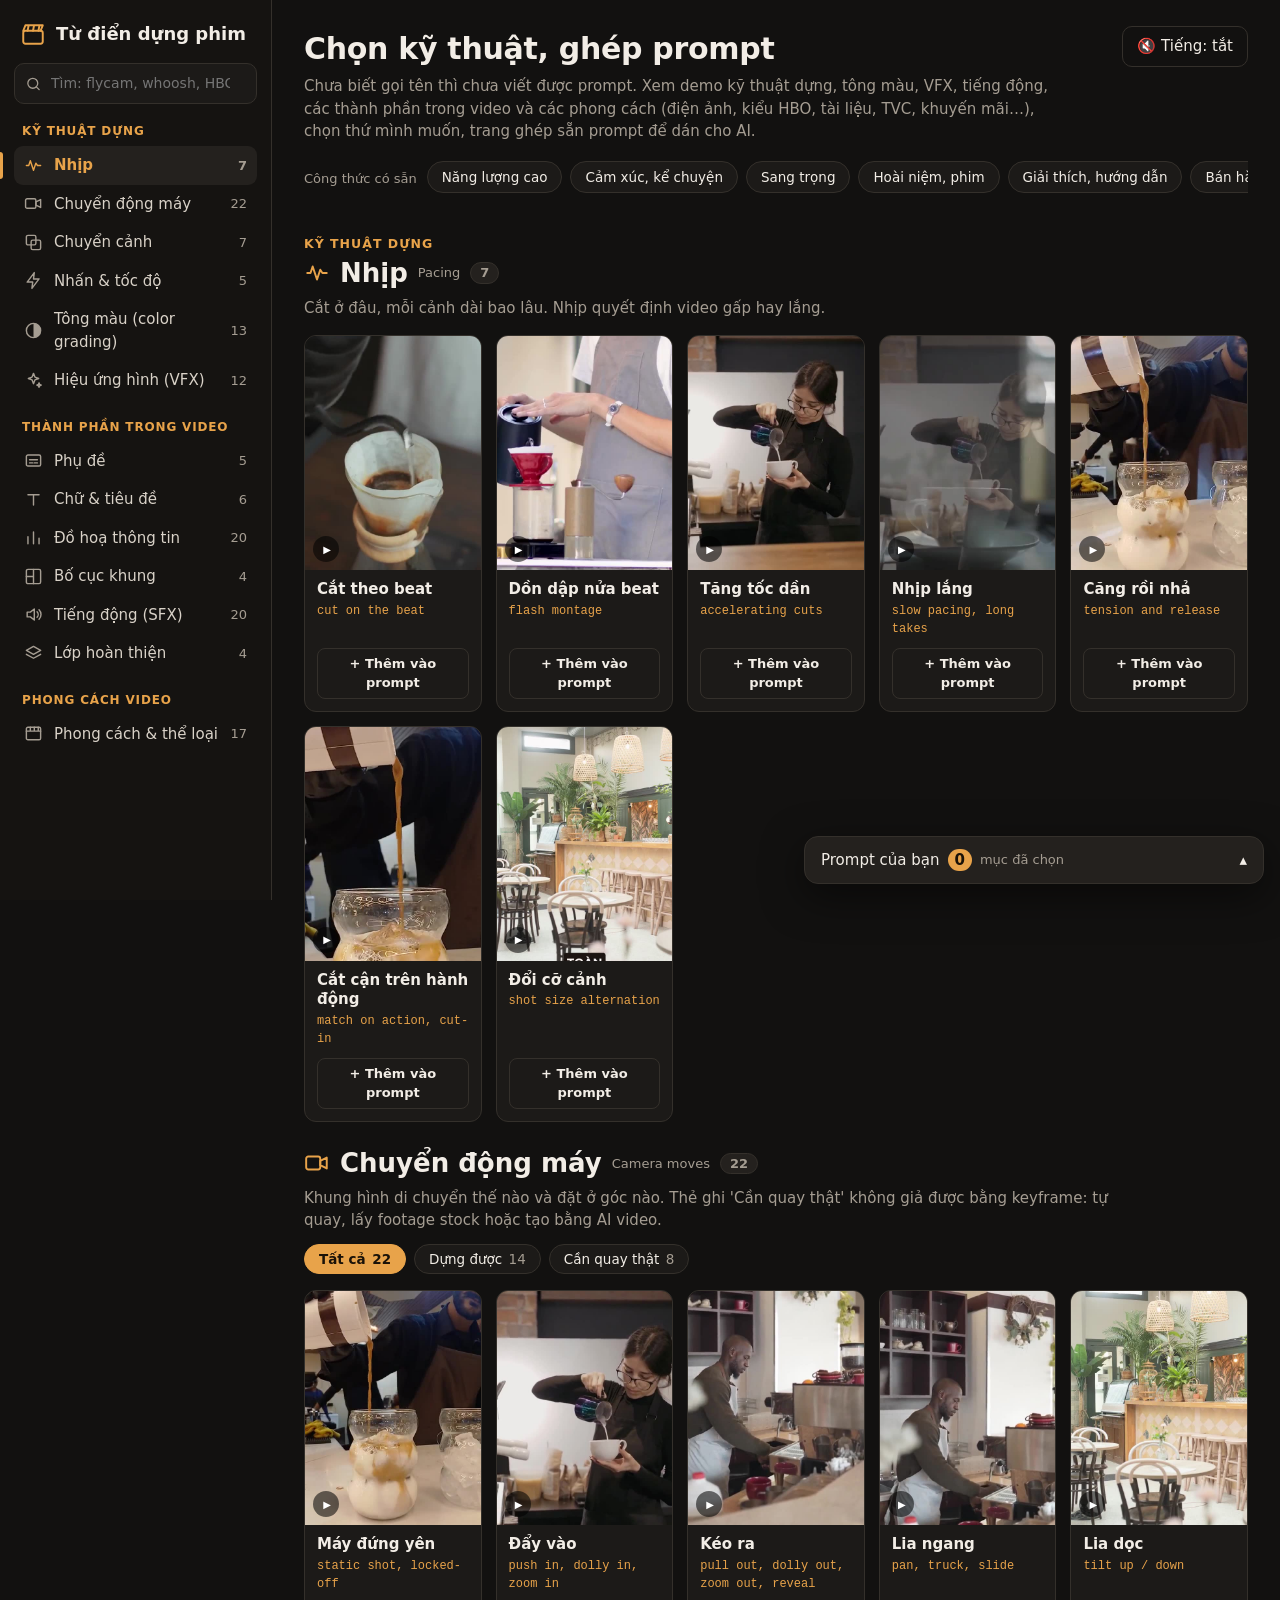
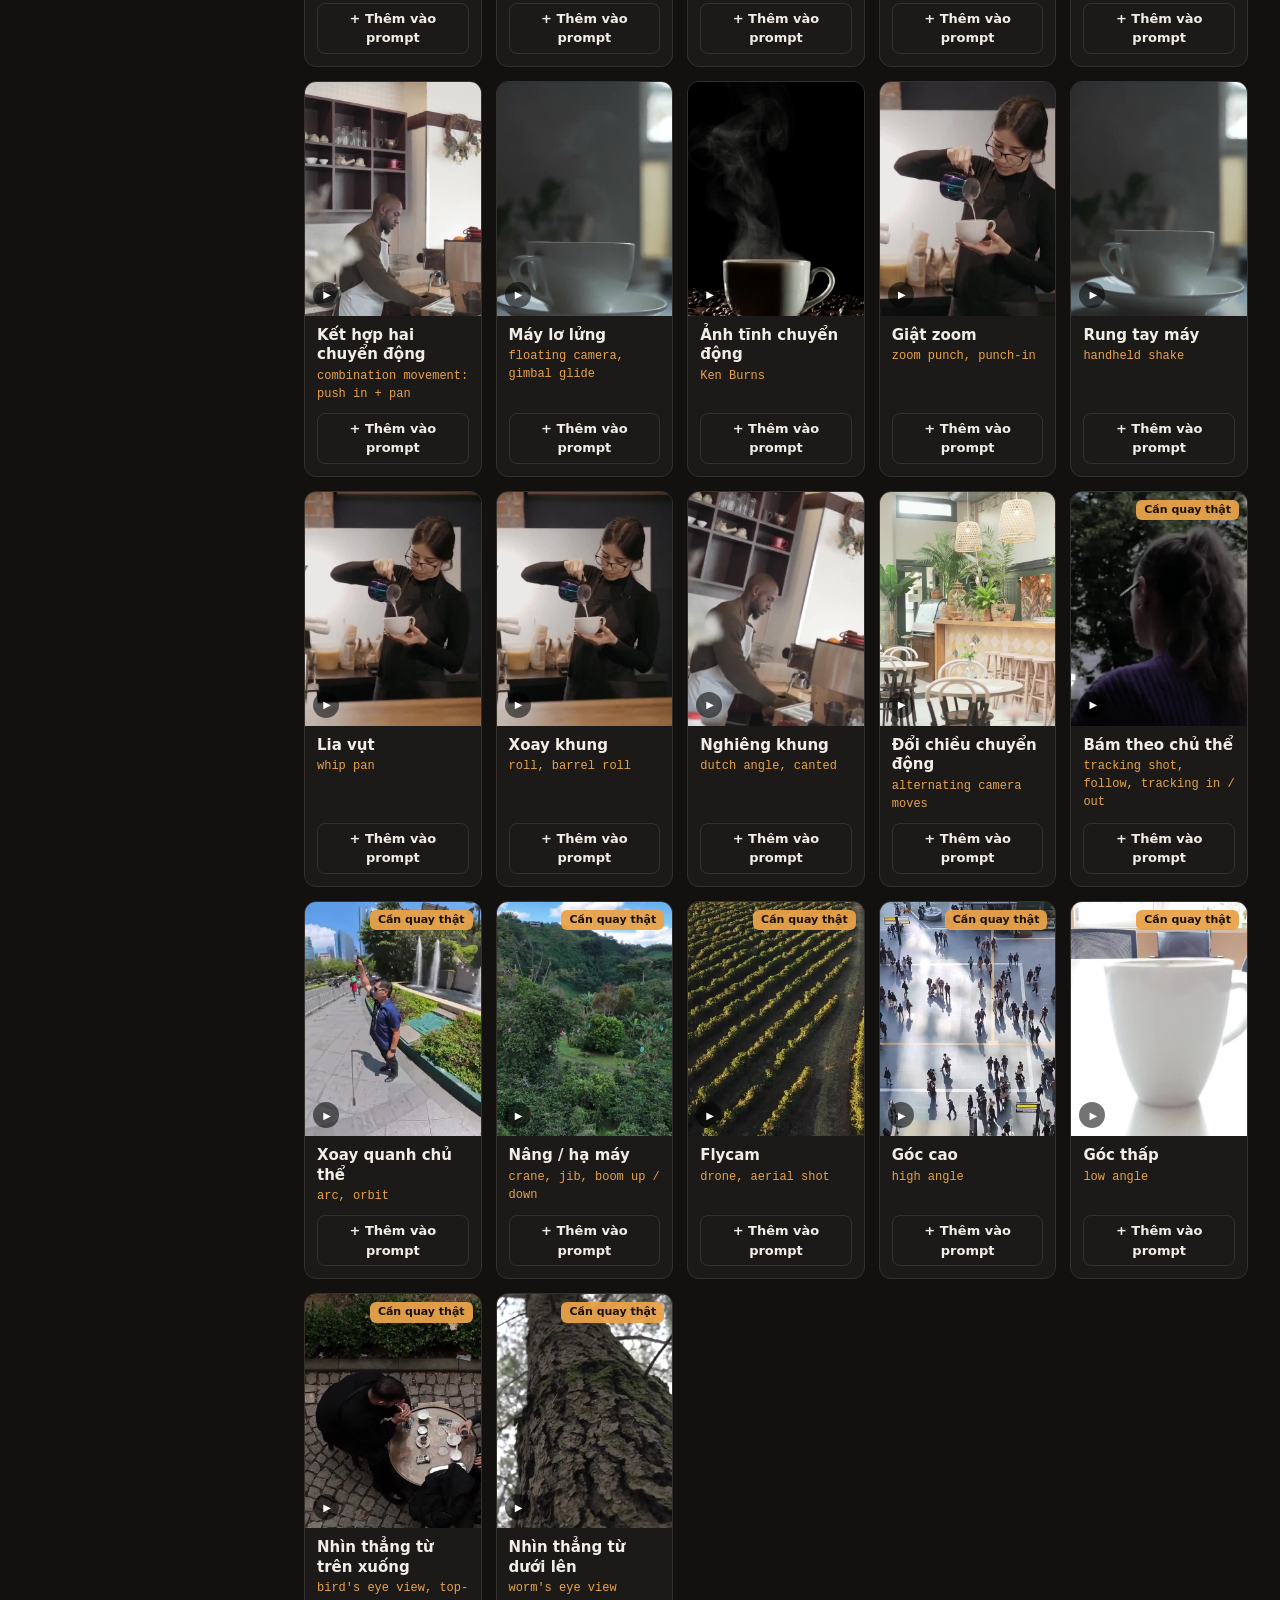
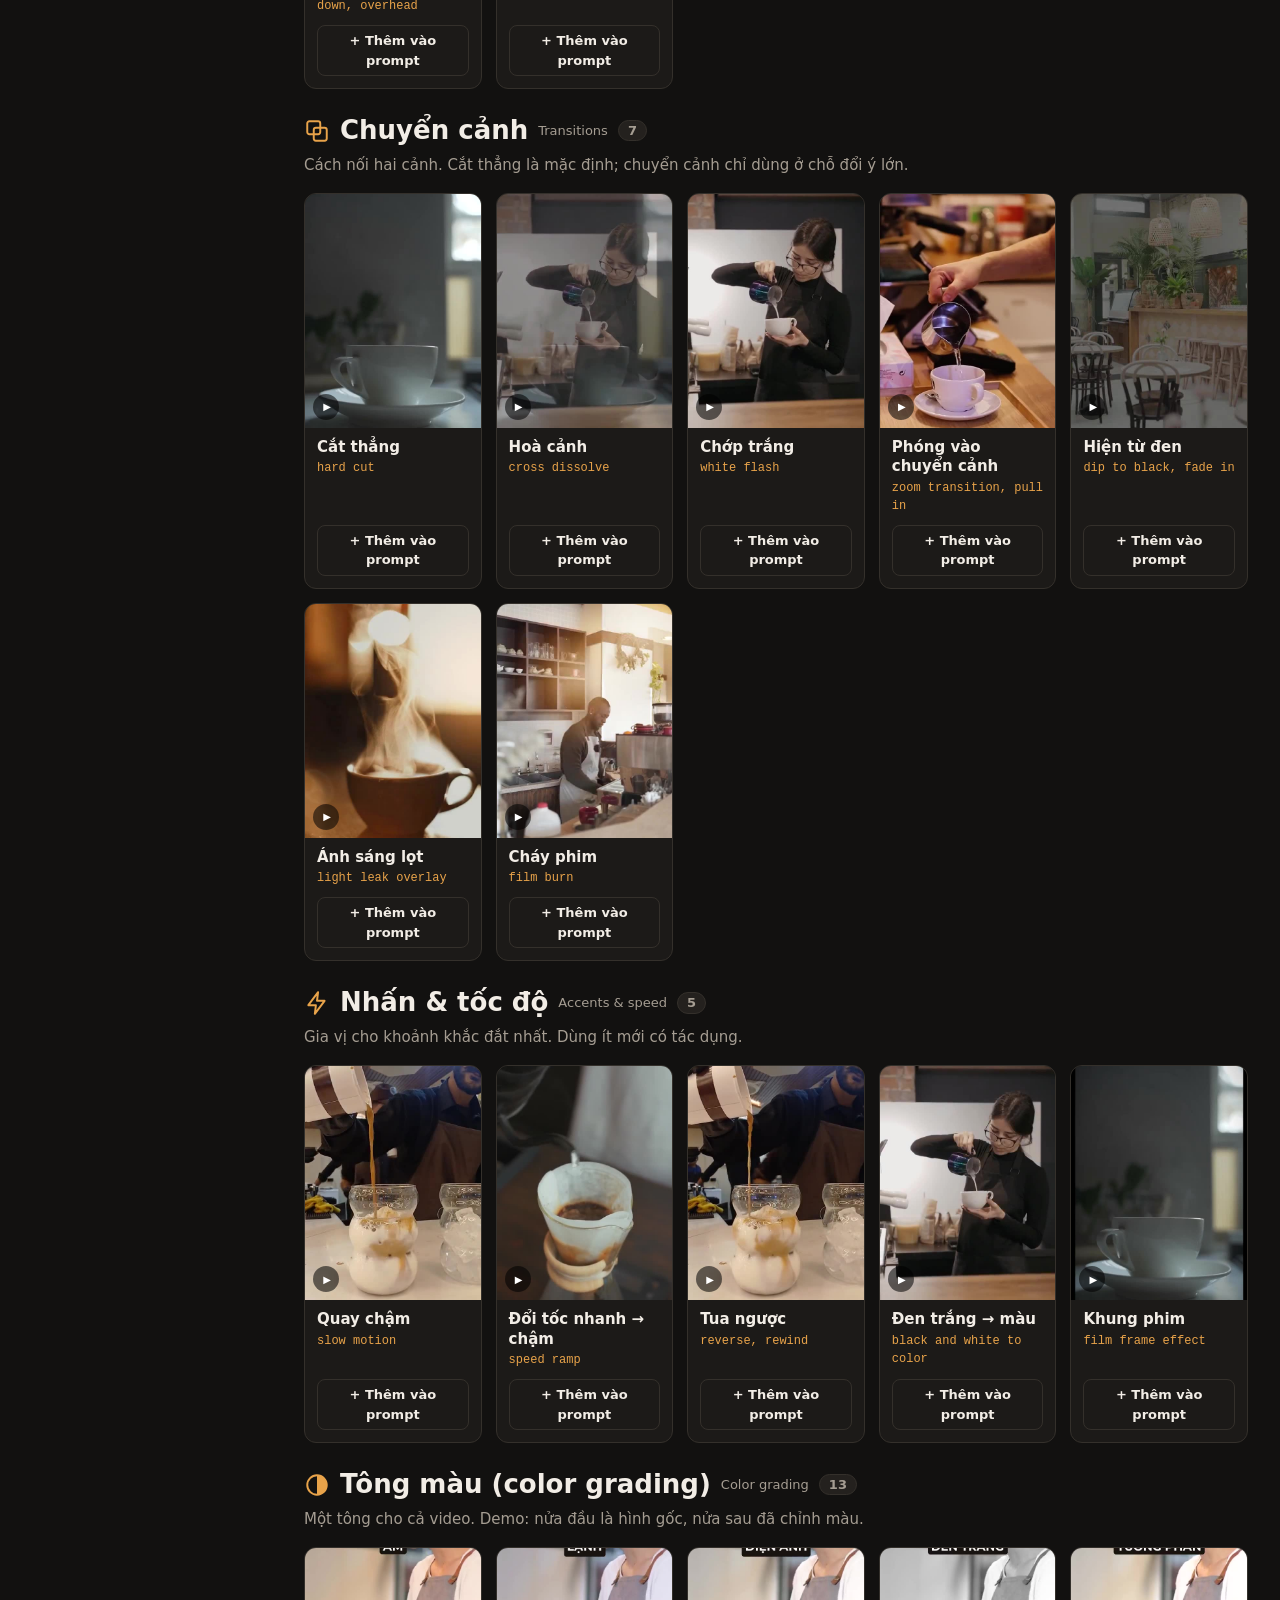
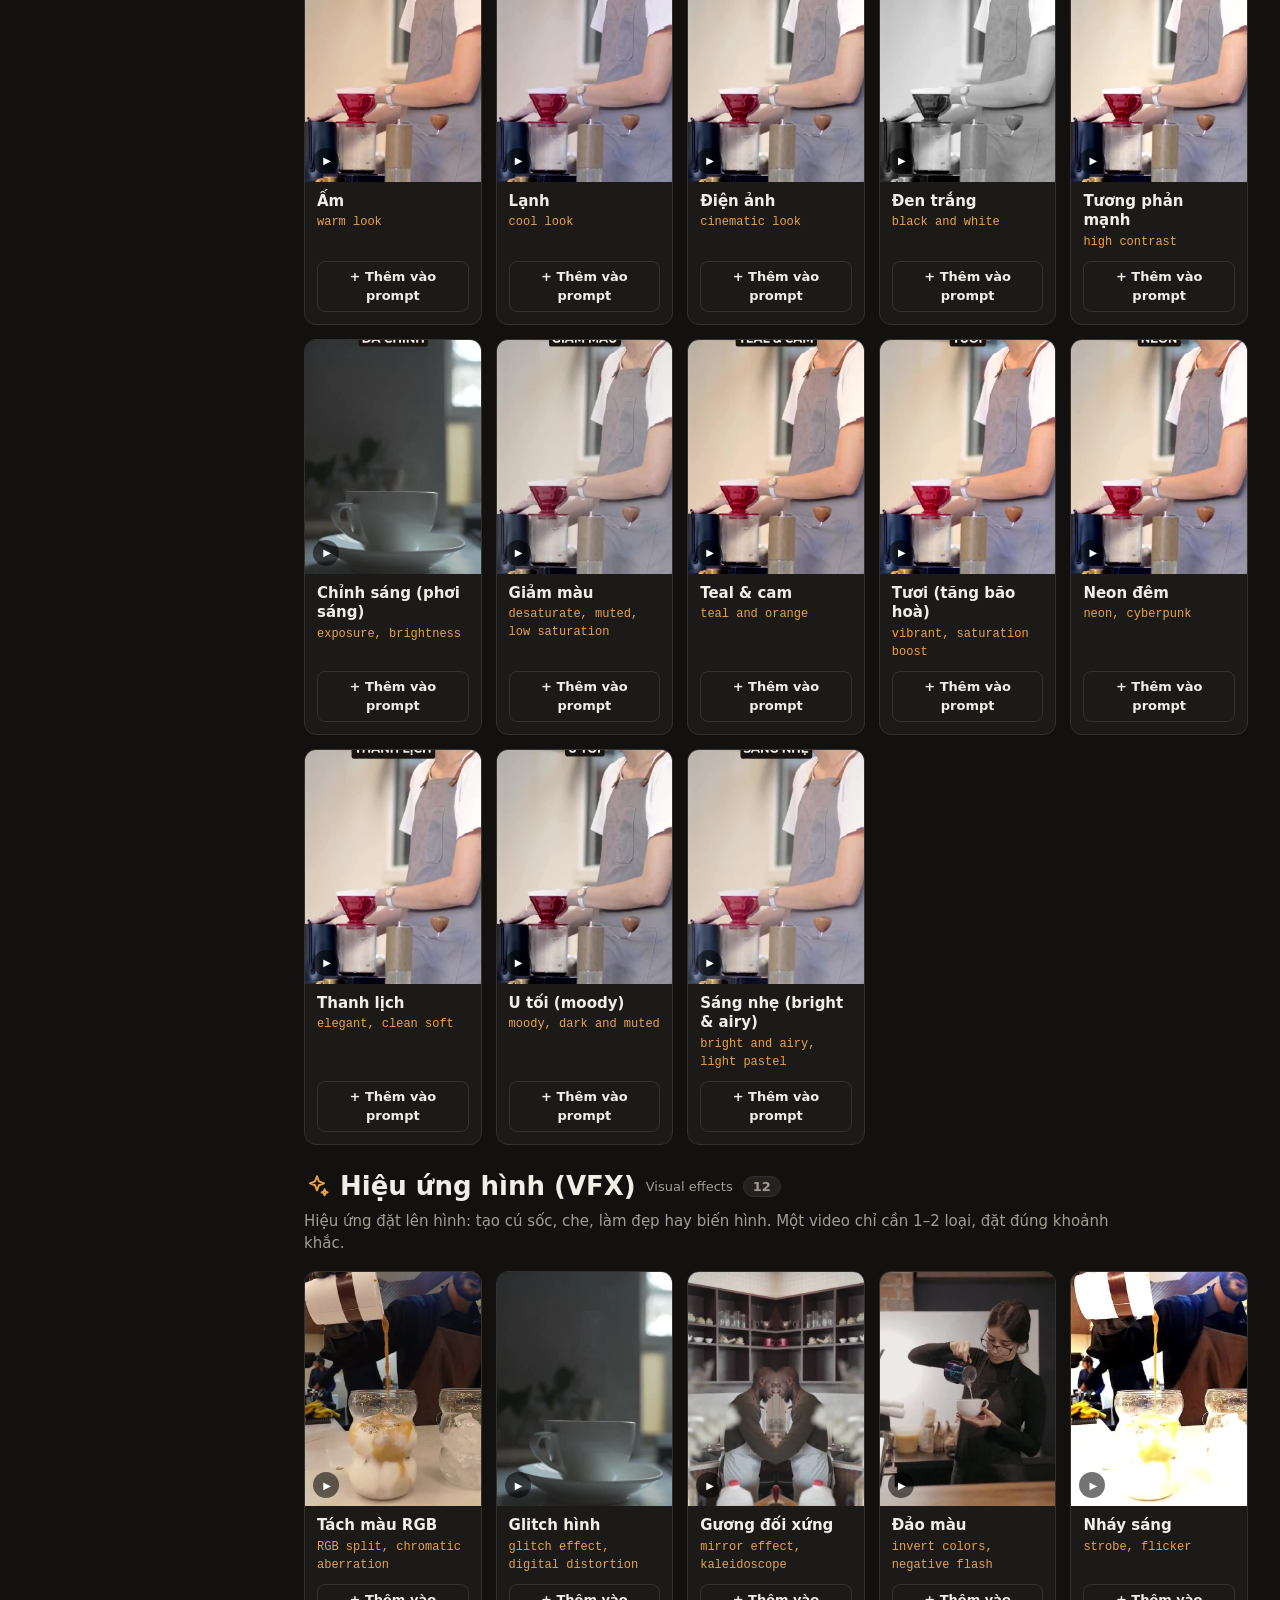
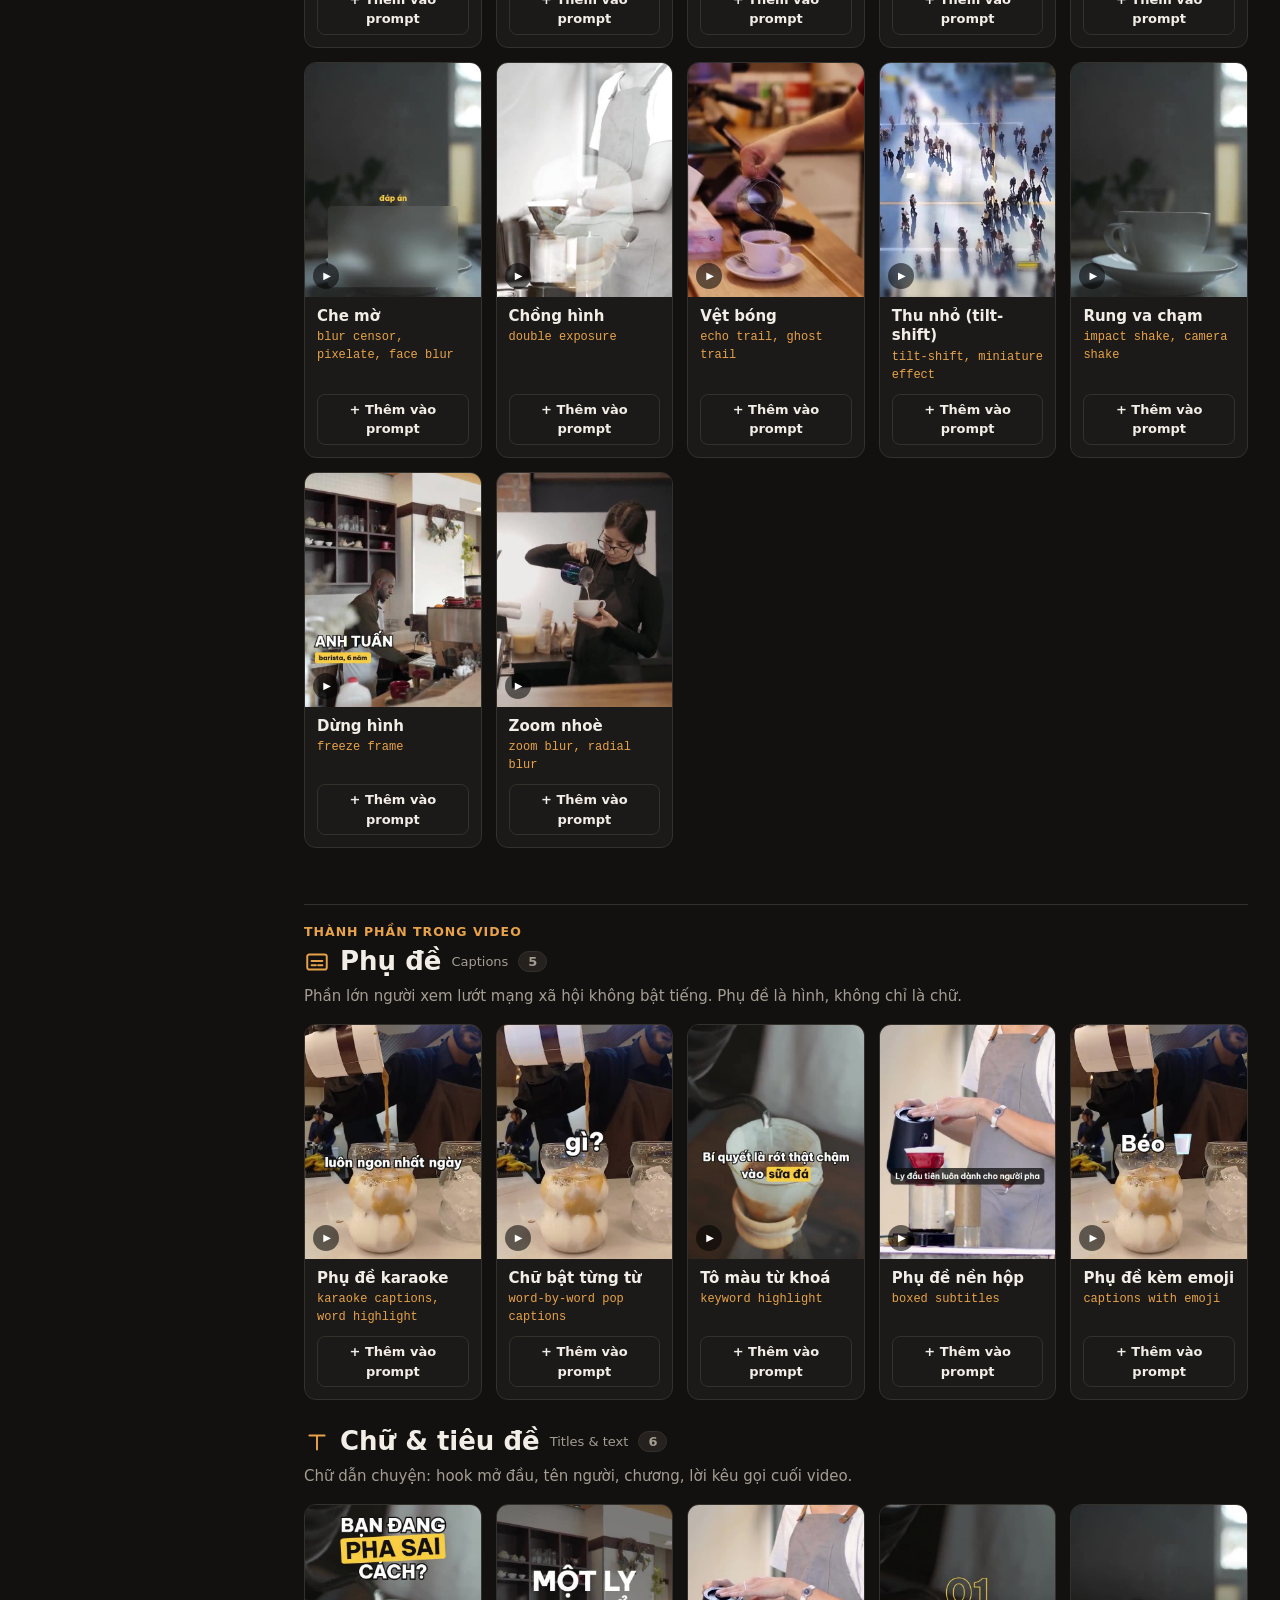
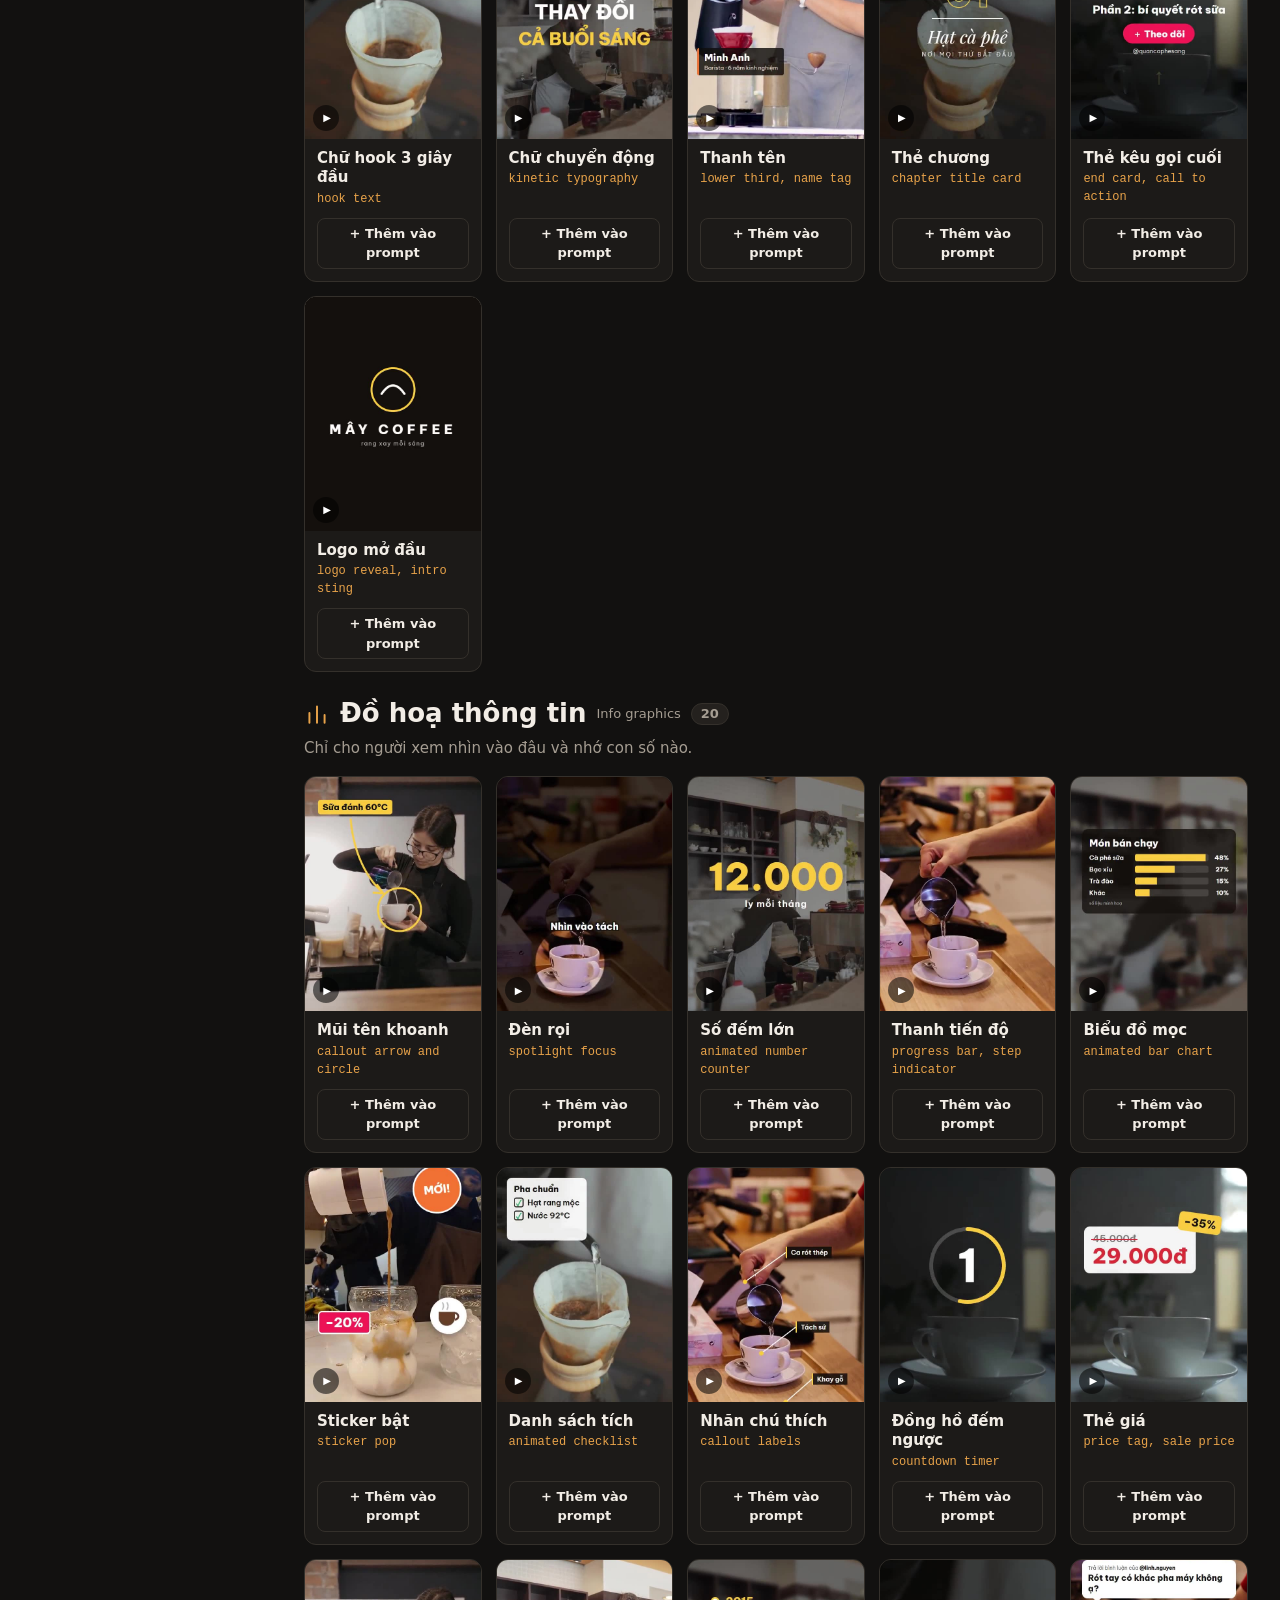
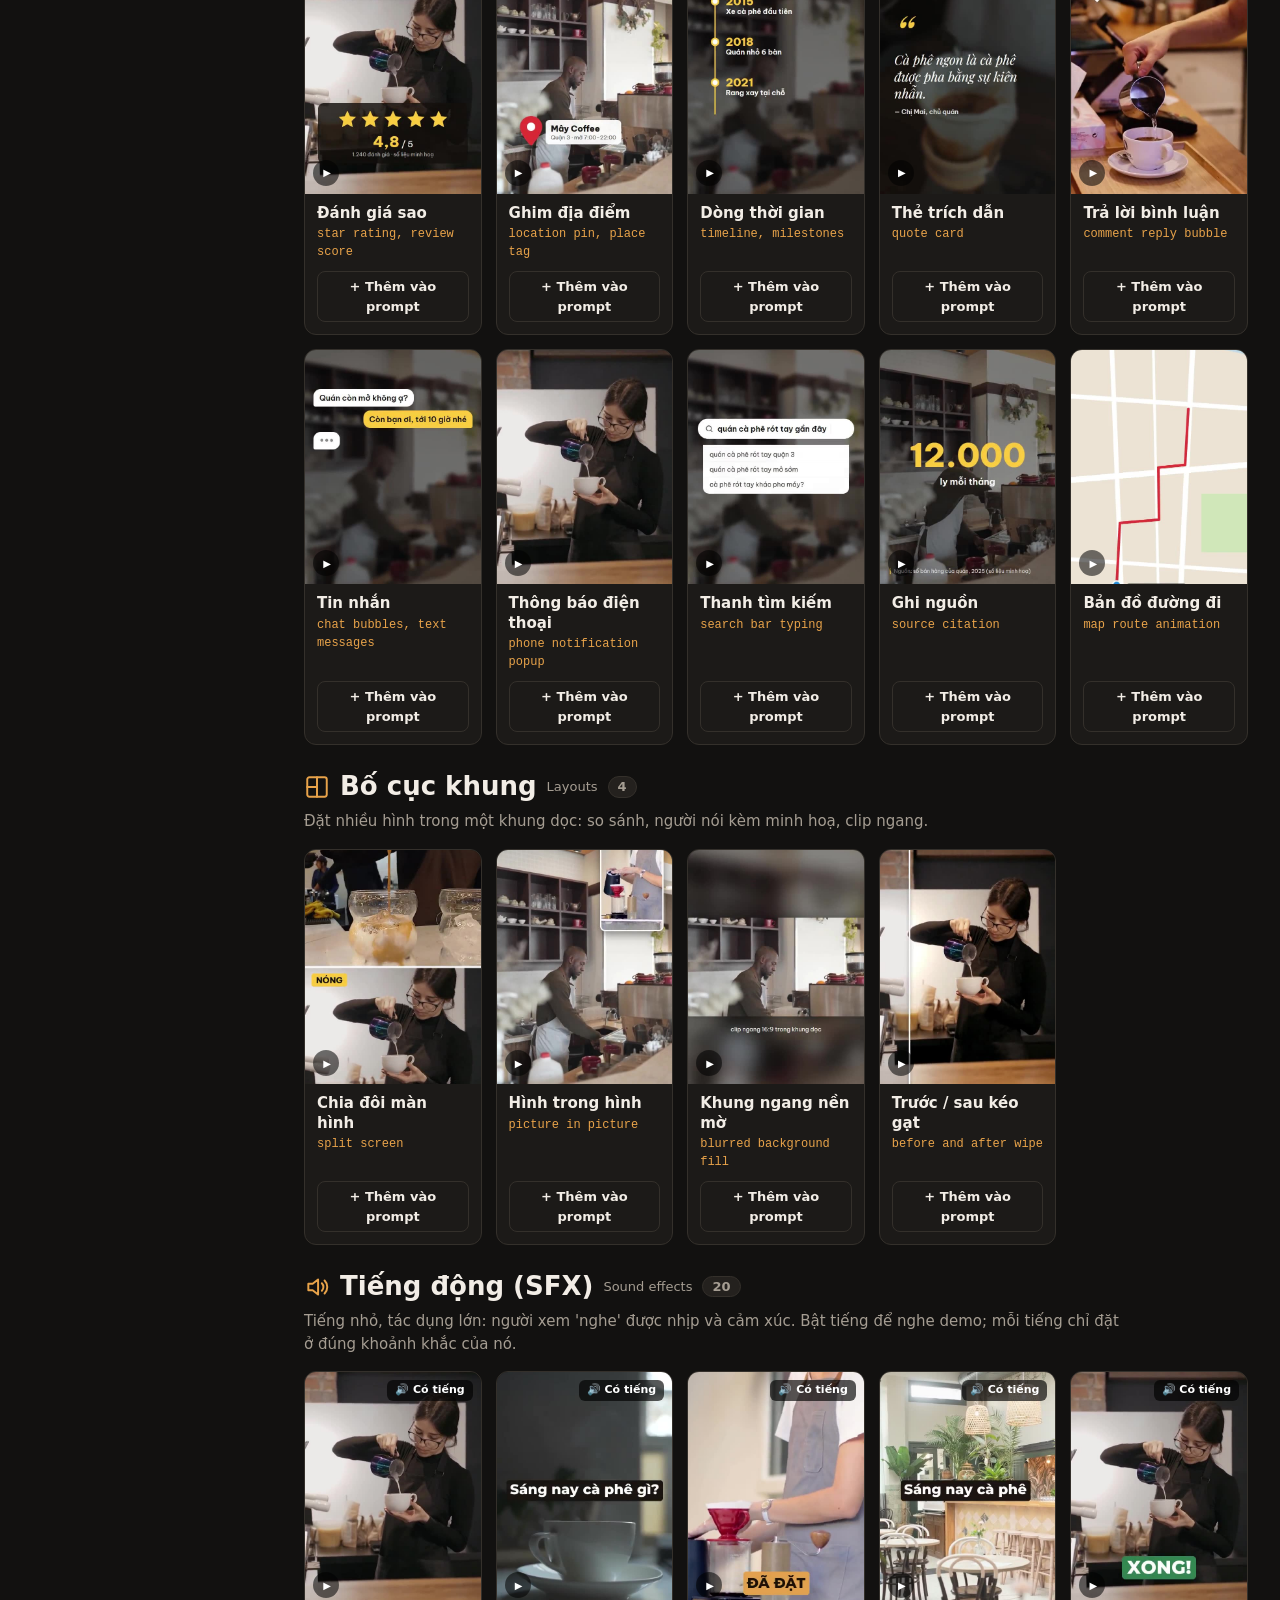
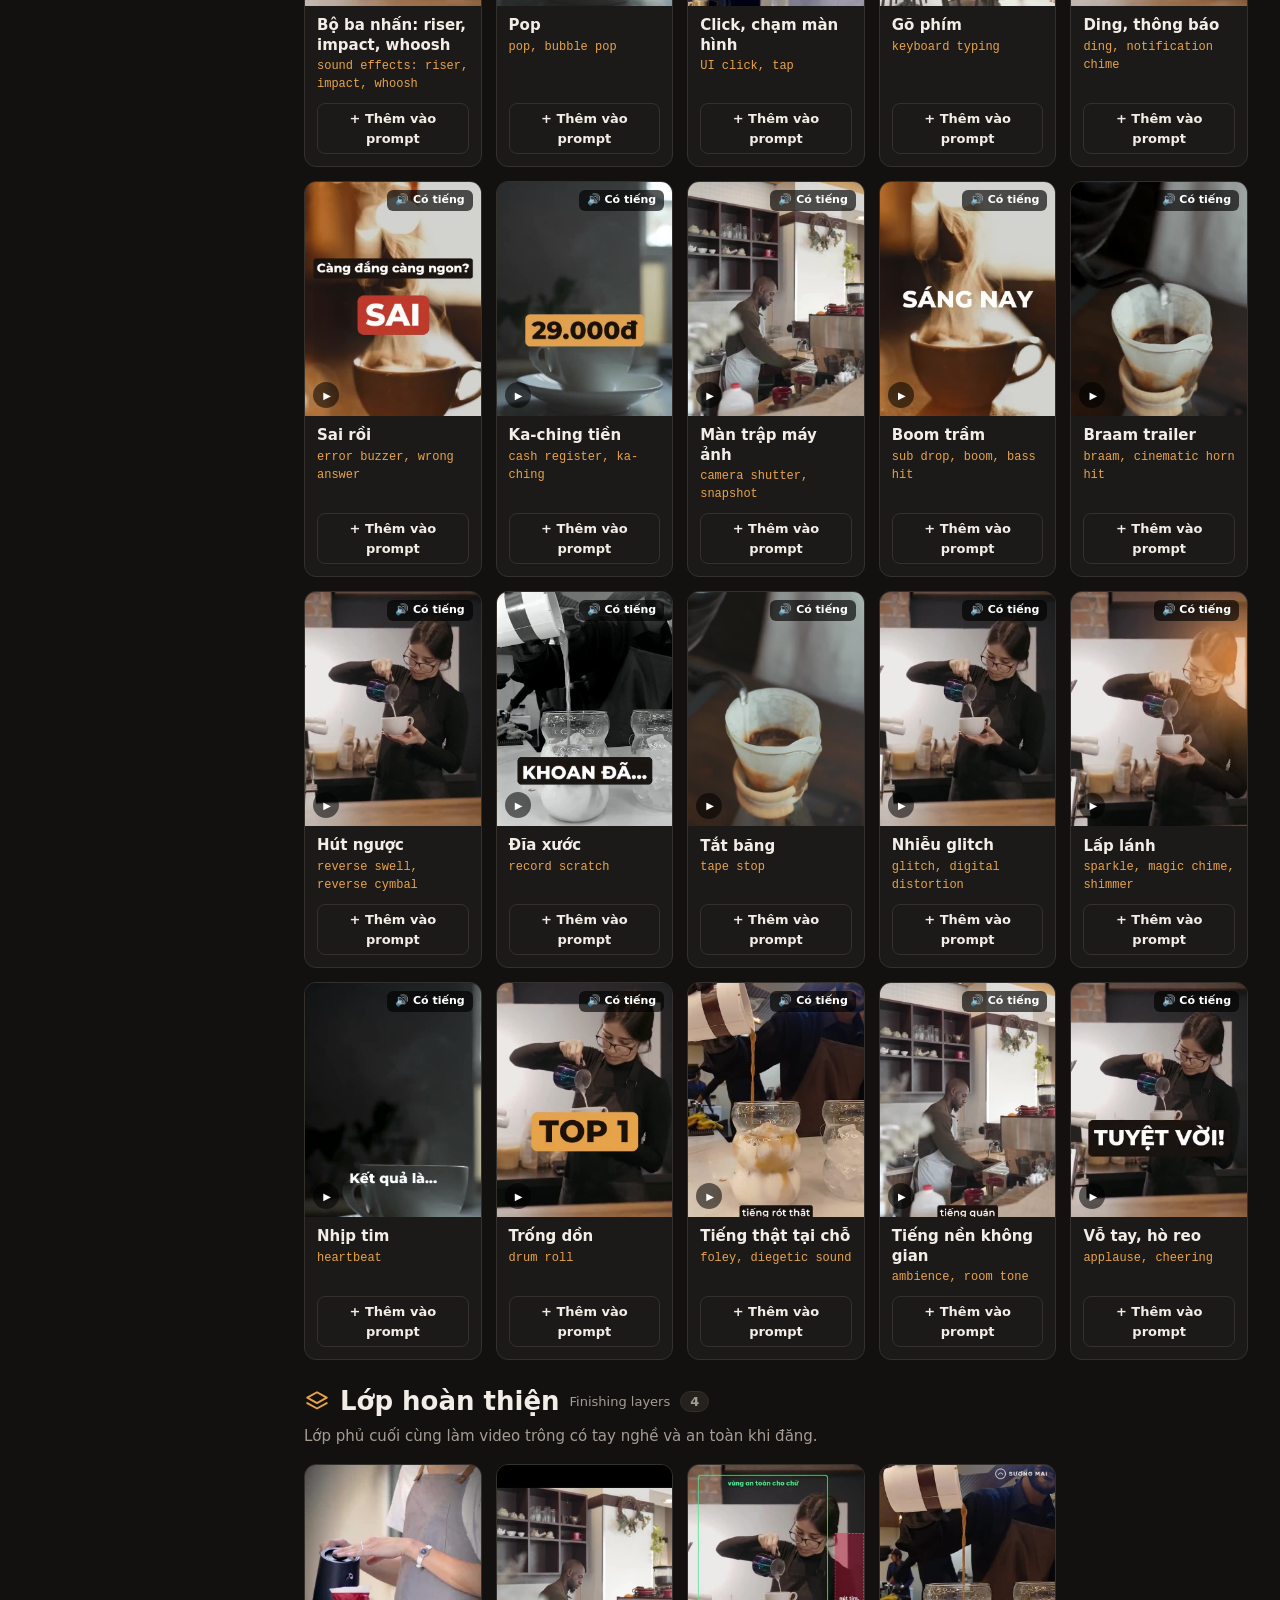
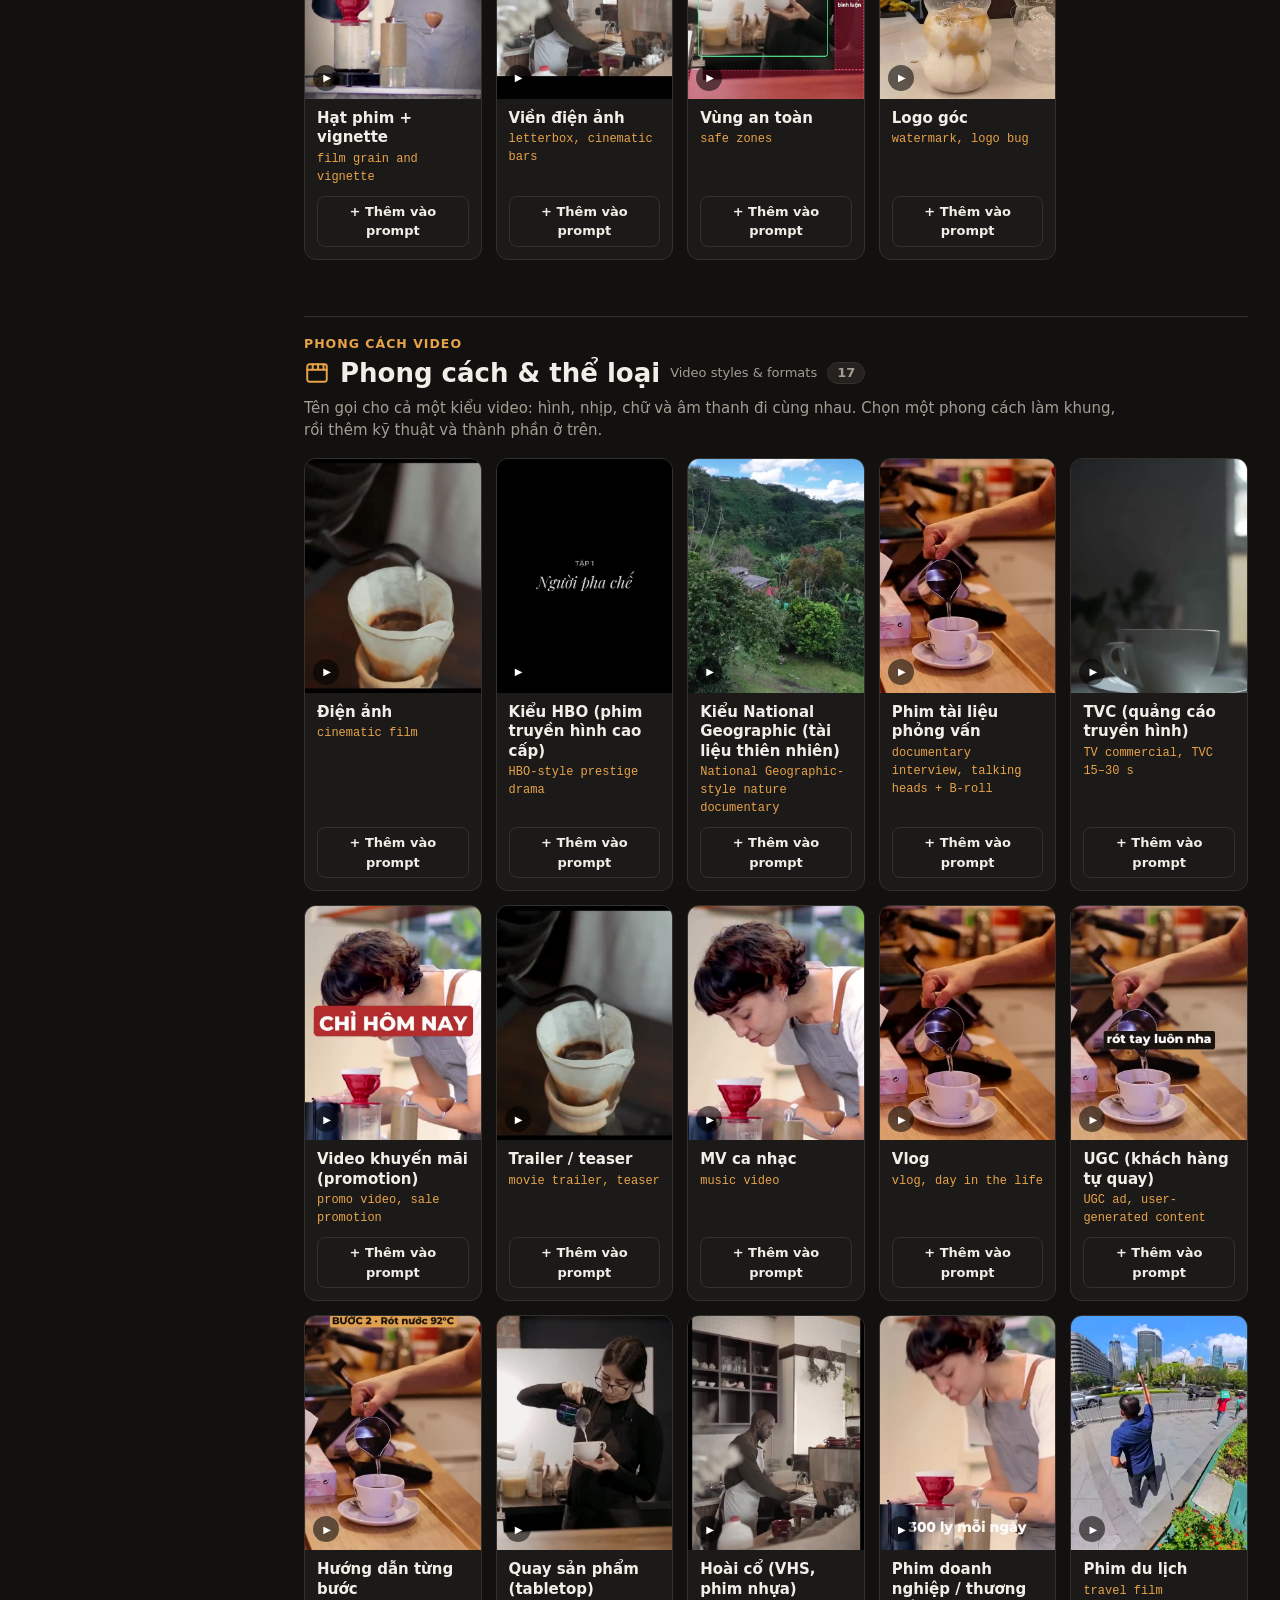
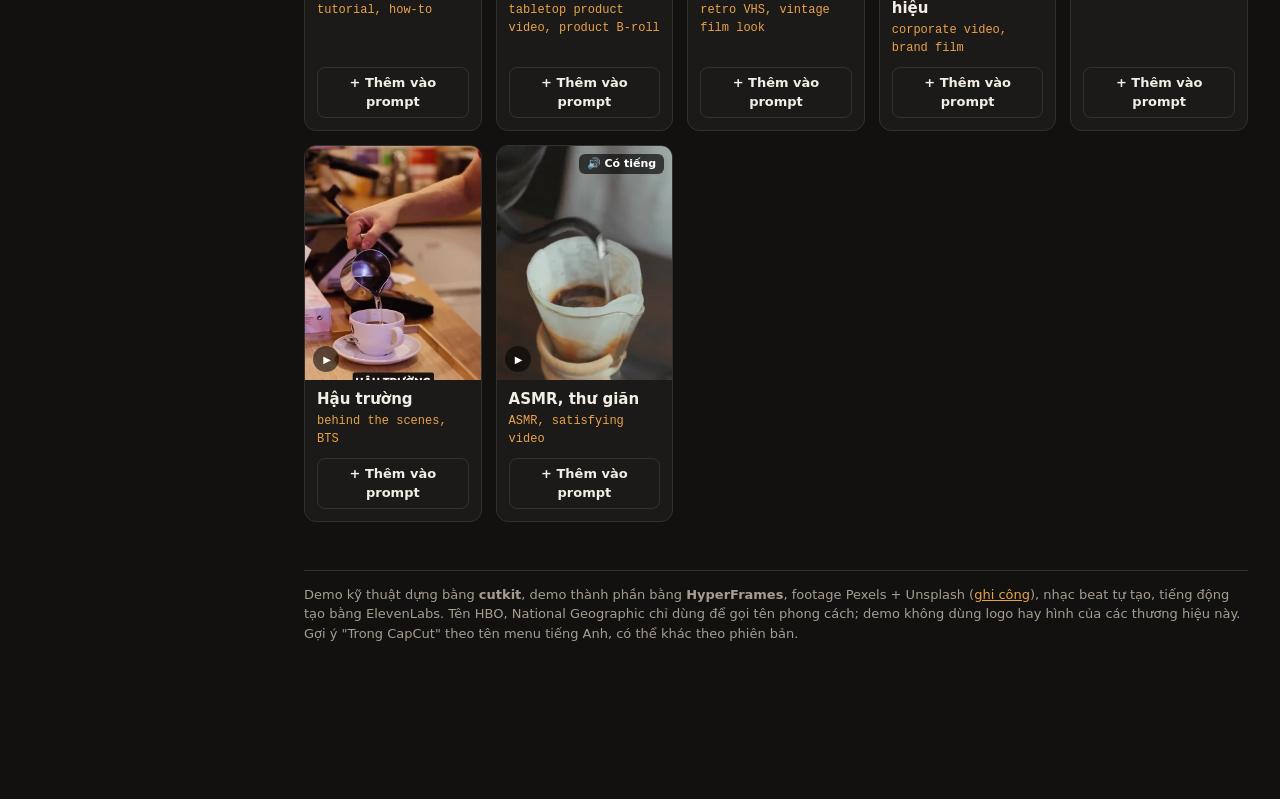
==== commit 74cda169: "Từ điển dựng phim: thêm tiếng động (SFX), phong cách video (HBO, National Geographic, TVC…), 9 tông " ====
--- a/edit-gallery/index.html
+++ b/edit-gallery/index.html
@@ -4,7 +4,7 @@
 <meta charset="utf-8">
 <meta name="viewport" content="width=device-width, initial-scale=1">
 <title>Từ điển dựng phim</title>
-<meta name="description" content="Kỹ thuật dựng (nhịp, chuyển động máy, chuyển cảnh, nhấn, tông màu) và thành phần trong video (phụ đề, chữ, đồ hoạ, bố cục, lớp hoàn thiện), mỗi thứ một demo và một dòng prompt để chọn.">
+<meta name="description" content="Từ điển dựng phim: kỹ thuật dựng, chuyển động máy, tông màu, VFX, tiếng động (SFX), thành phần trong video và phong cách video, mỗi thứ một demo và một dòng prompt để chọn.">
 <link rel="stylesheet" href="style.css">
 </head>
 <body>
@@ -16,7 +16,7 @@
     </a>
     <div class="search">
       <svg viewBox="0 0 24 24" aria-hidden="true"><circle cx="11" cy="11" r="7"/><path d="M20 20l-4-4"/></svg>
-      <input id="q" type="search" placeholder="Tìm: flycam, phụ đề, hồi hộp…" aria-label="Tìm kỹ thuật hoặc thành phần">
+      <input id="q" type="search" placeholder="Tìm: flycam, whoosh, HBO, glitch…" aria-label="Tìm kỹ thuật hoặc thành phần">
     </div>
     <nav id="nav" class="nav" aria-label="Nhóm kỹ thuật và thành phần"></nav>
   </aside>
@@ -35,7 +35,7 @@
     <p id="empty" class="empty" hidden>Không có kỹ thuật nào khớp. Thử từ khác, tiếng Việt hoặc tiếng Anh.</p>
 
     <footer class="foot">
-      Demo kỹ thuật dựng bằng <b>cutkit</b>, demo thành phần bằng <b>HyperFrames</b>, footage Pexels + Unsplash (<a href="CREDITS.md">ghi công</a>), nhạc beat tự tạo.
+      Demo kỹ thuật dựng bằng <b>cutkit</b>, demo thành phần bằng <b>HyperFrames</b>, footage Pexels + Unsplash (<a href="CREDITS.md">ghi công</a>), nhạc beat tự tạo, tiếng động tạo bằng ElevenLabs. Tên HBO, National Geographic chỉ dùng để gọi tên phong cách; demo không dùng logo hay hình của các thương hiệu này.
       Gợi ý "Trong CapCut" theo tên menu tiếng Anh, có thể khác theo phiên bản.
     </footer>
   </div>
--- a/edit-gallery/style.css
+++ b/edit-gallery/style.css
@@ -74,6 +74,7 @@
 .card.playing .play { opacity: 0; }
 .media .tag { position: absolute; right: 8px; top: 8px; border-radius: 6px; padding: 2px 8px; font-size: 11px; }
 .media .tag.need { background: rgba(232,163,74,.95); color: var(--accent-ink); font-weight: 600; }
+.media .tag.aud { background: rgba(0,0,0,.65); color: #fff; font-weight: 600; }
 .body { padding: 10px 12px 12px; display: flex; flex-direction: column; gap: 2px; flex: 1; }
 .body h3 { margin: 0; font-size: 15px; line-height: 1.3; }
 .en { margin: 0; color: var(--accent); font-size: 12px; font-family: ui-monospace, Consolas, monospace; }
